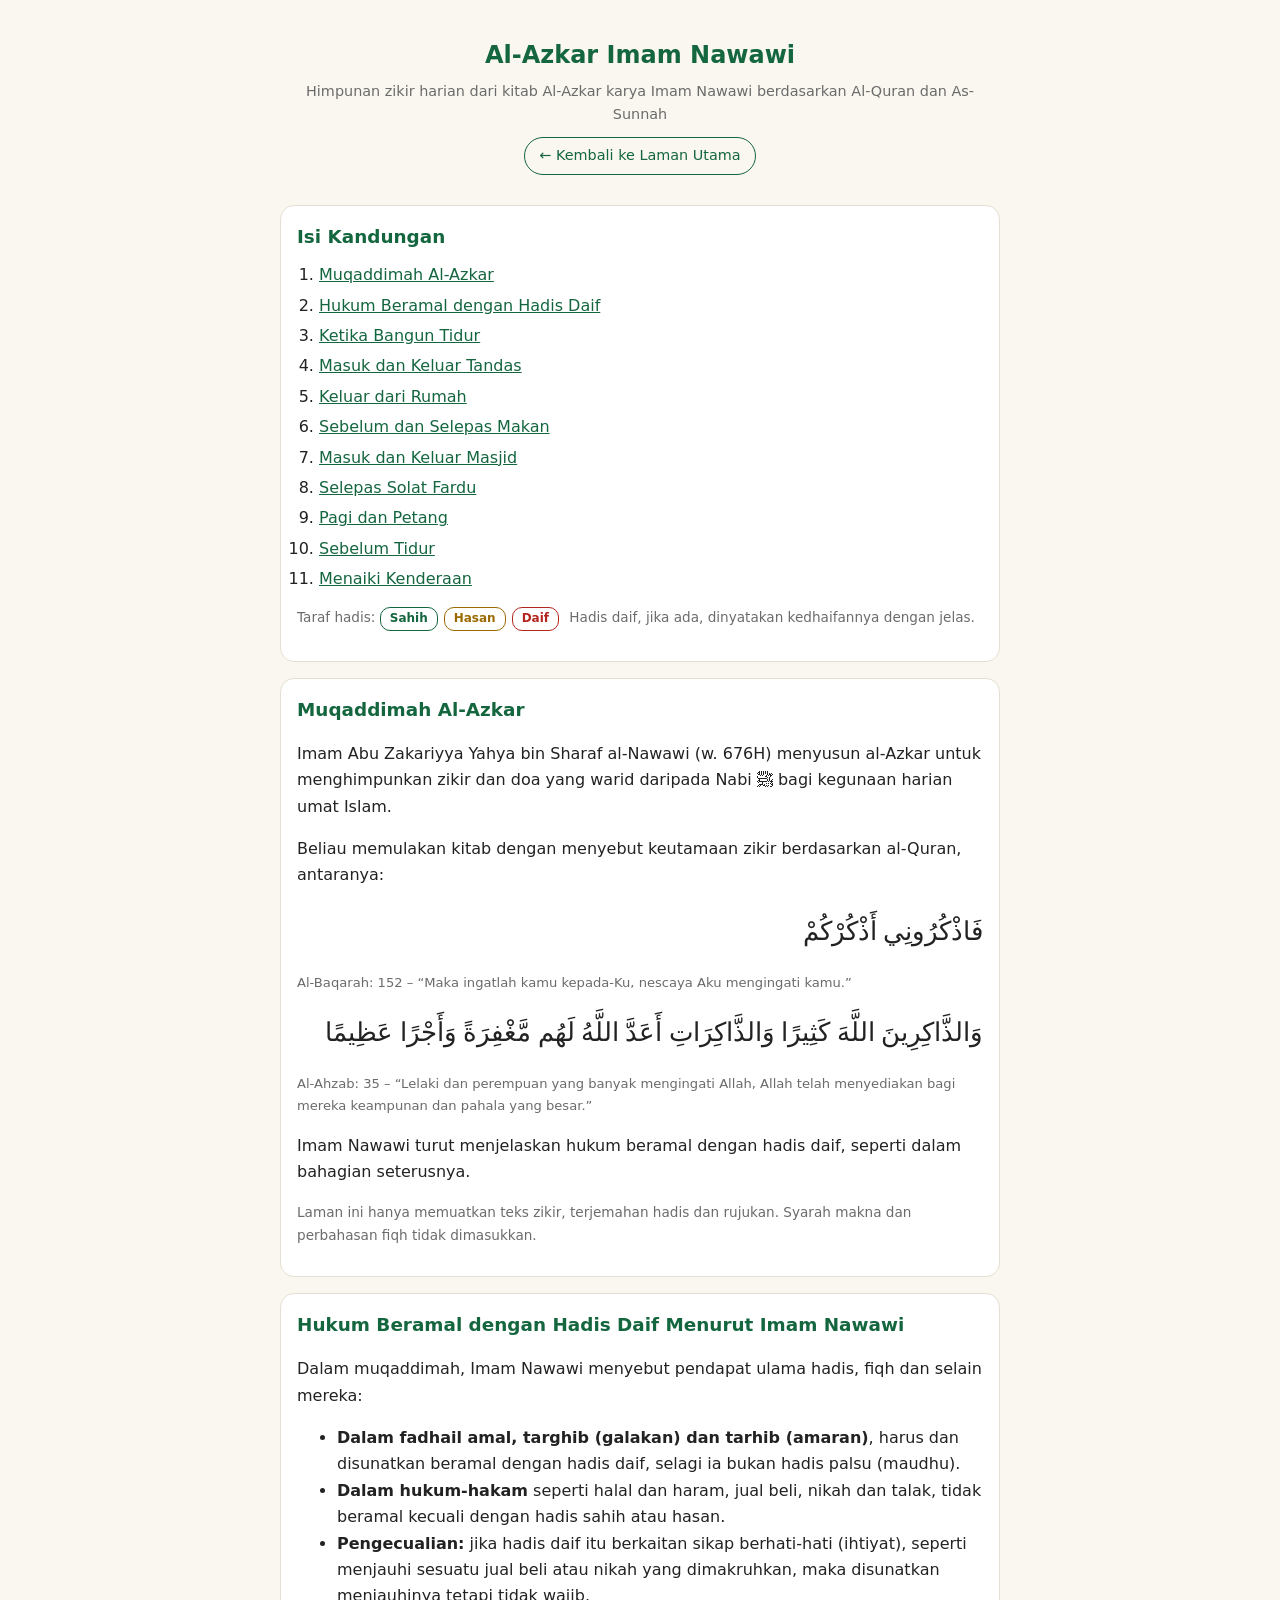
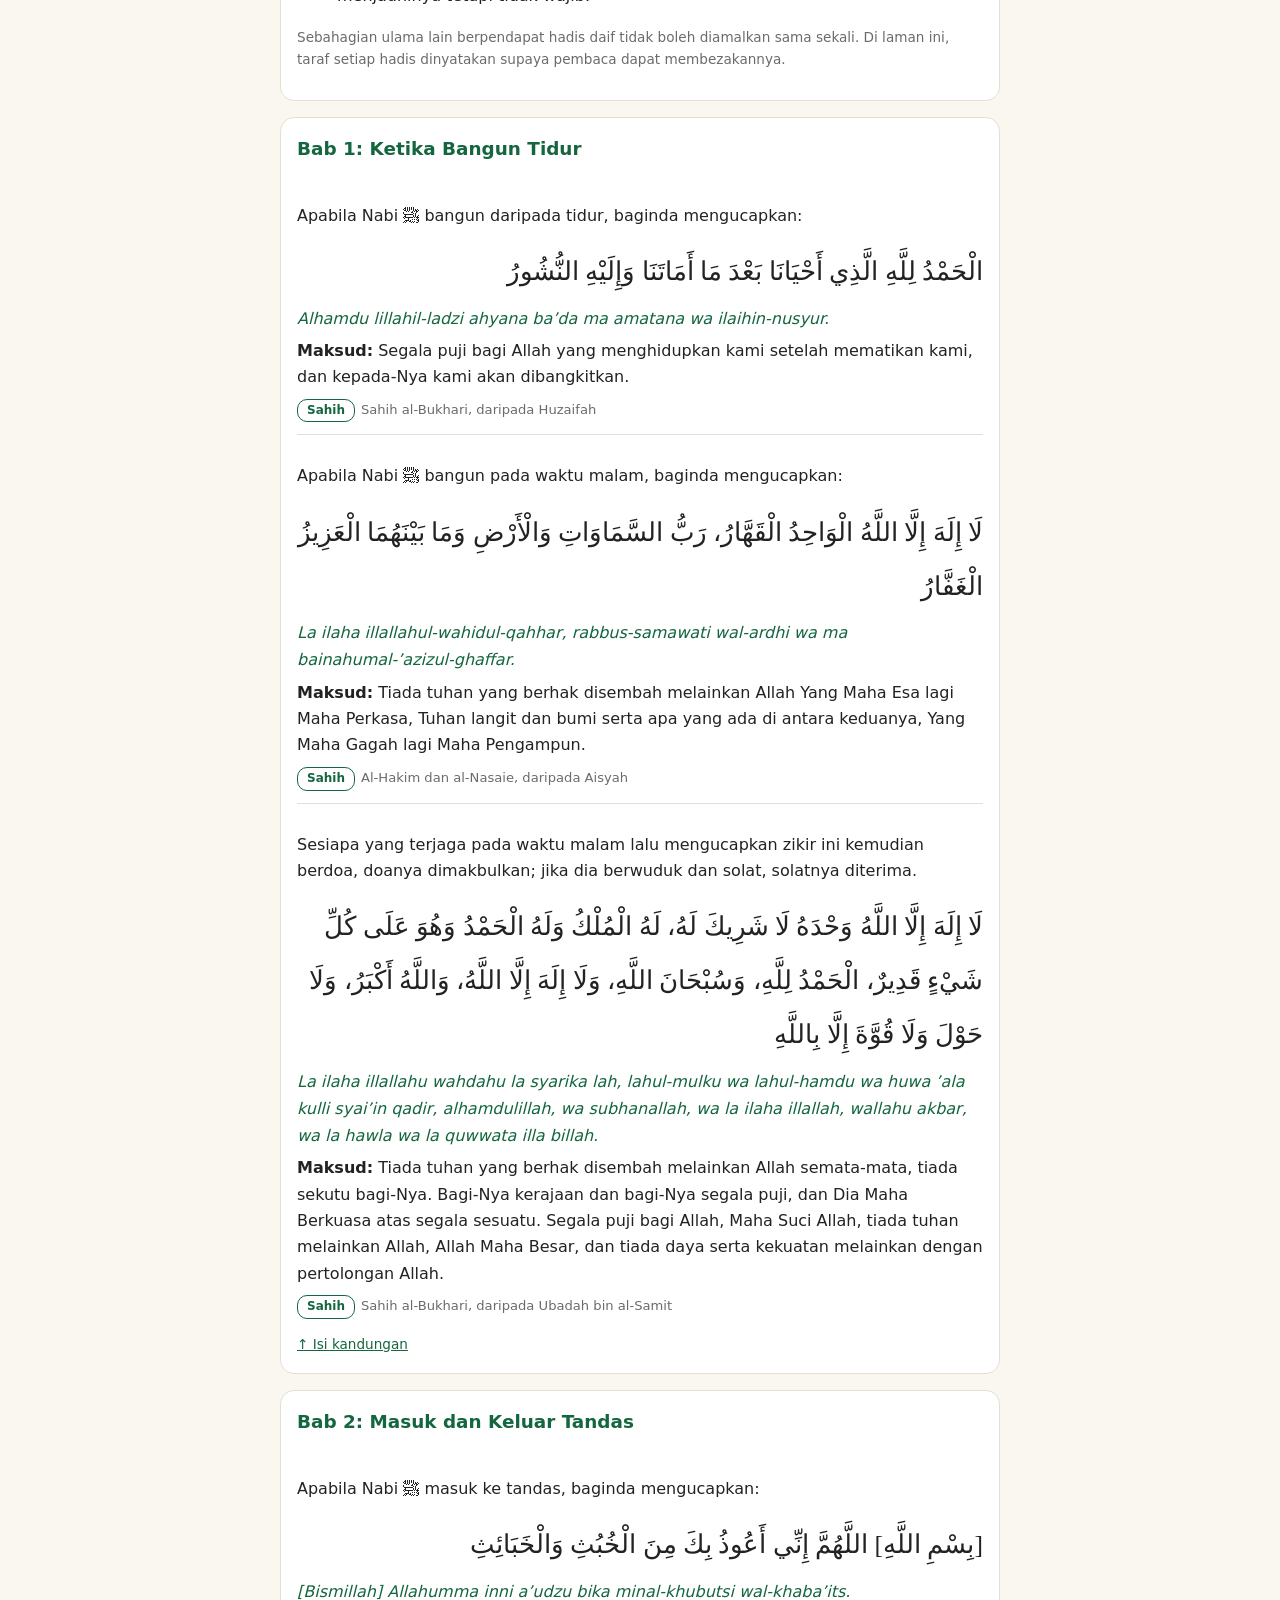
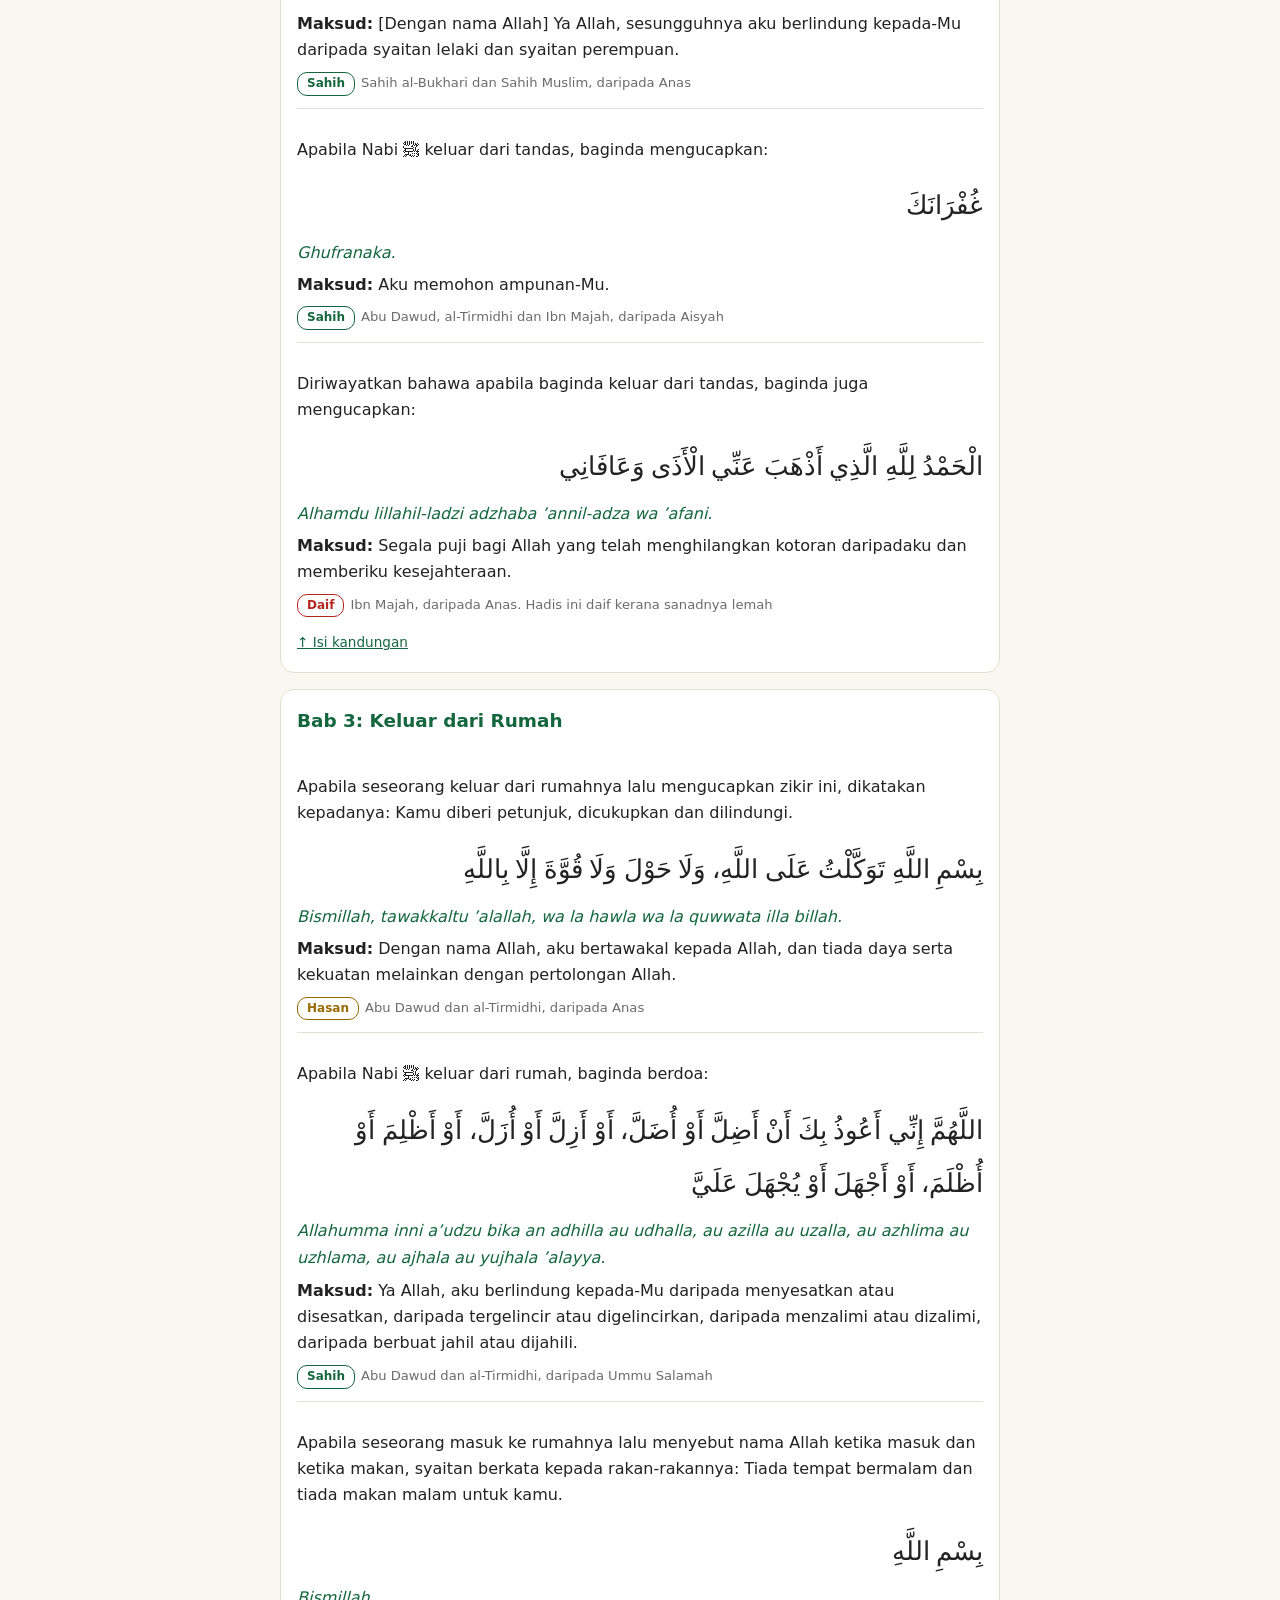
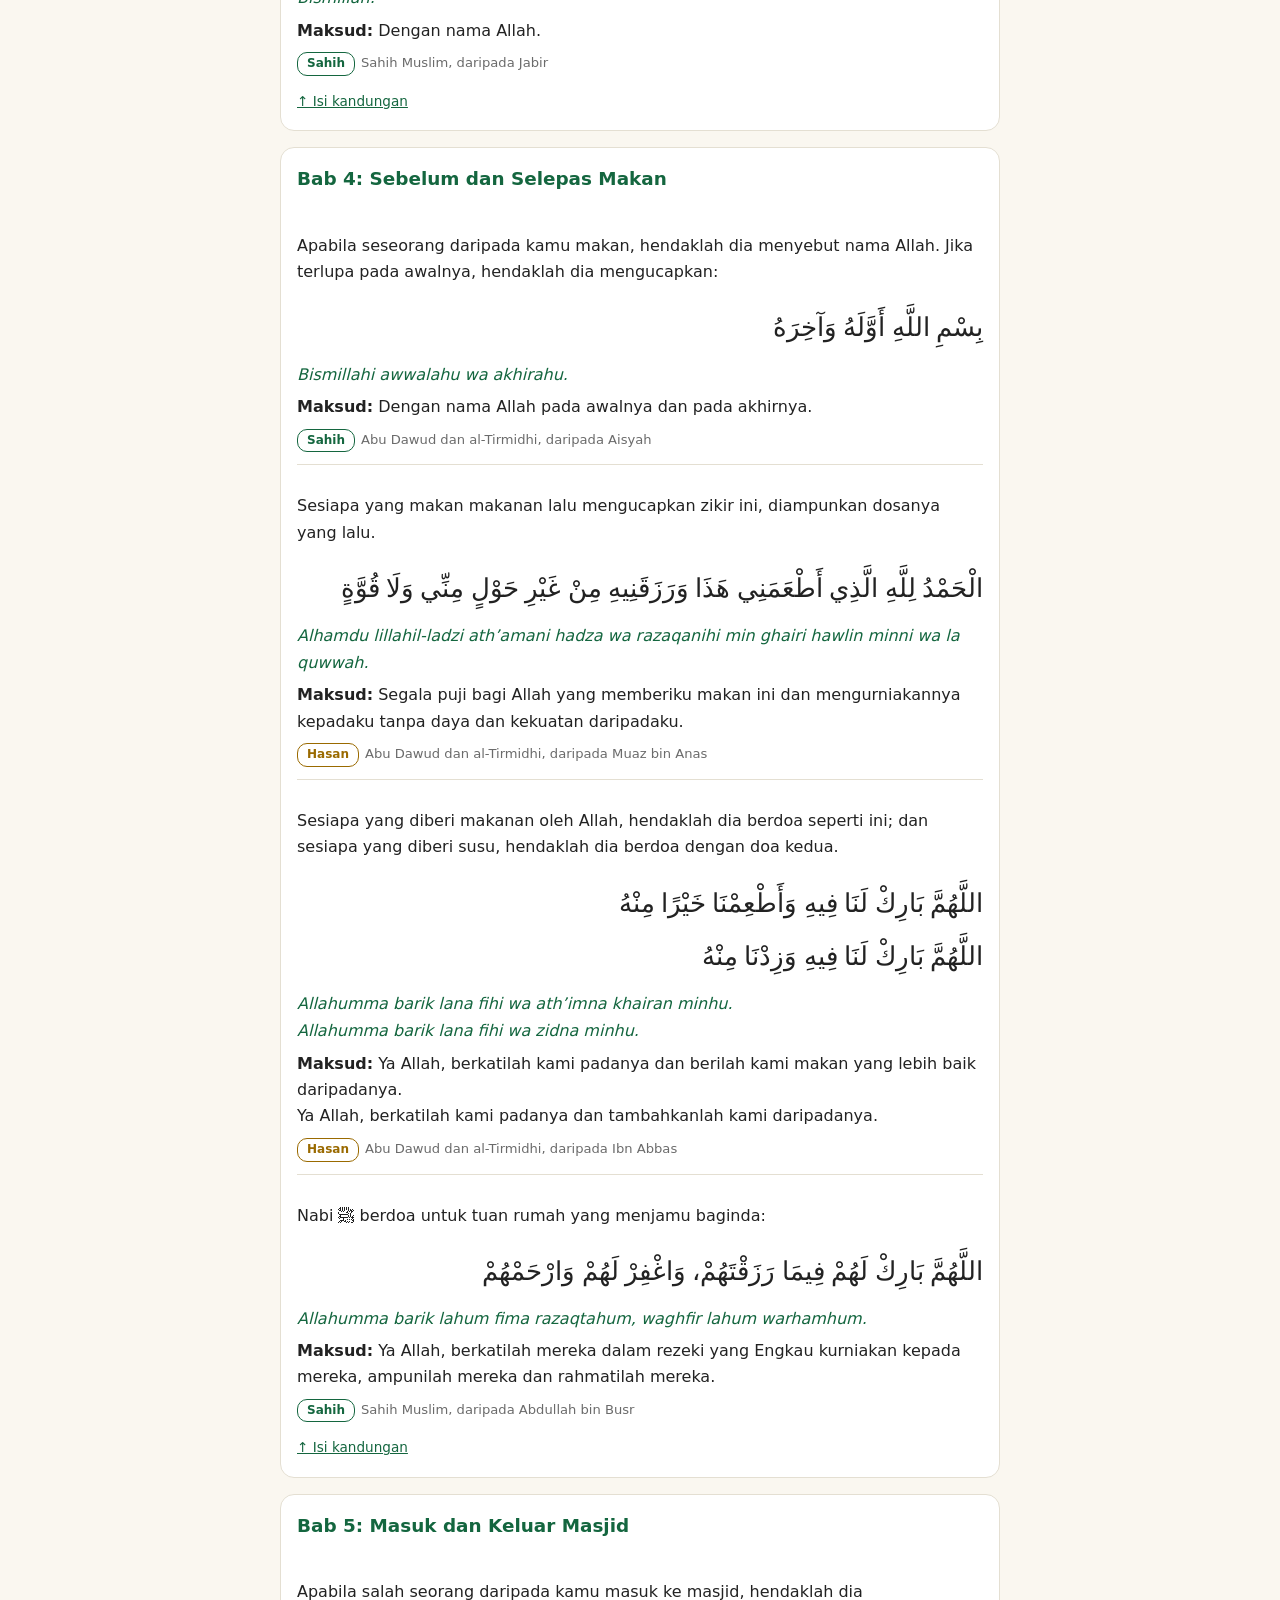
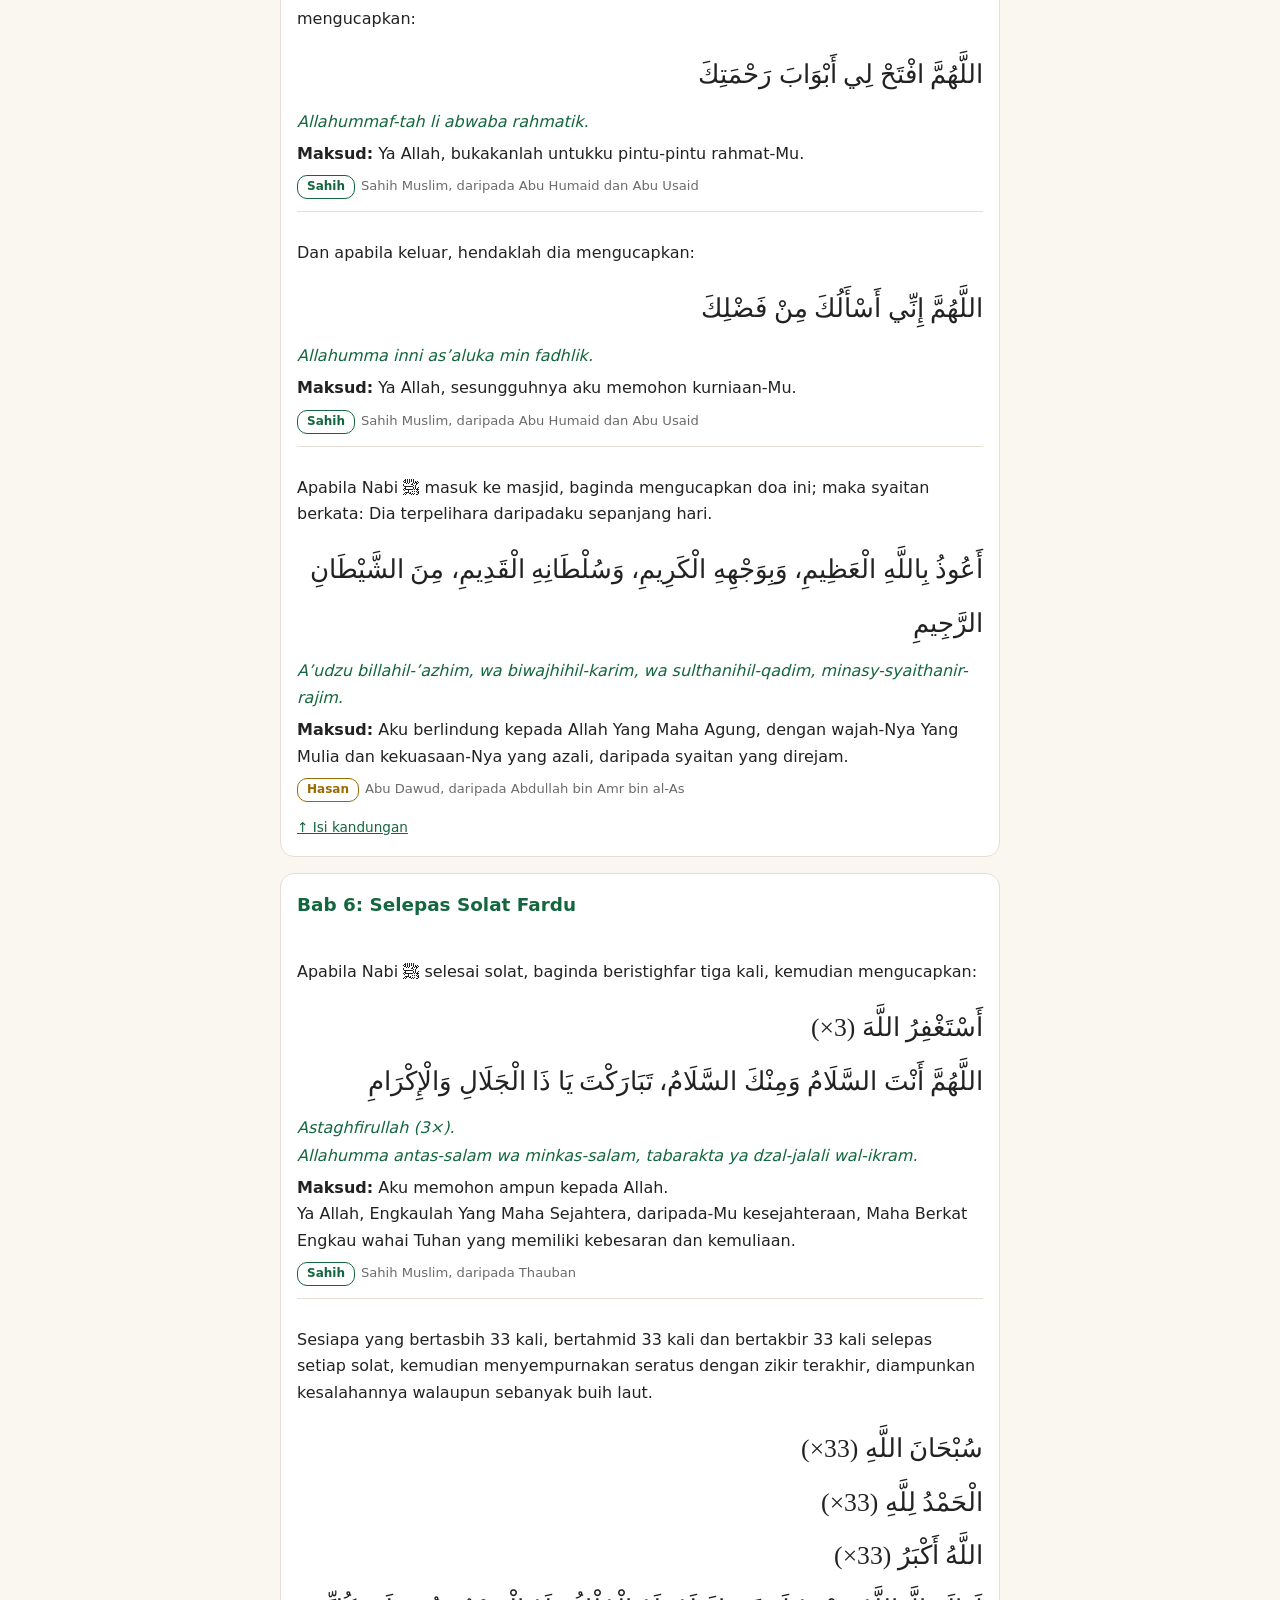
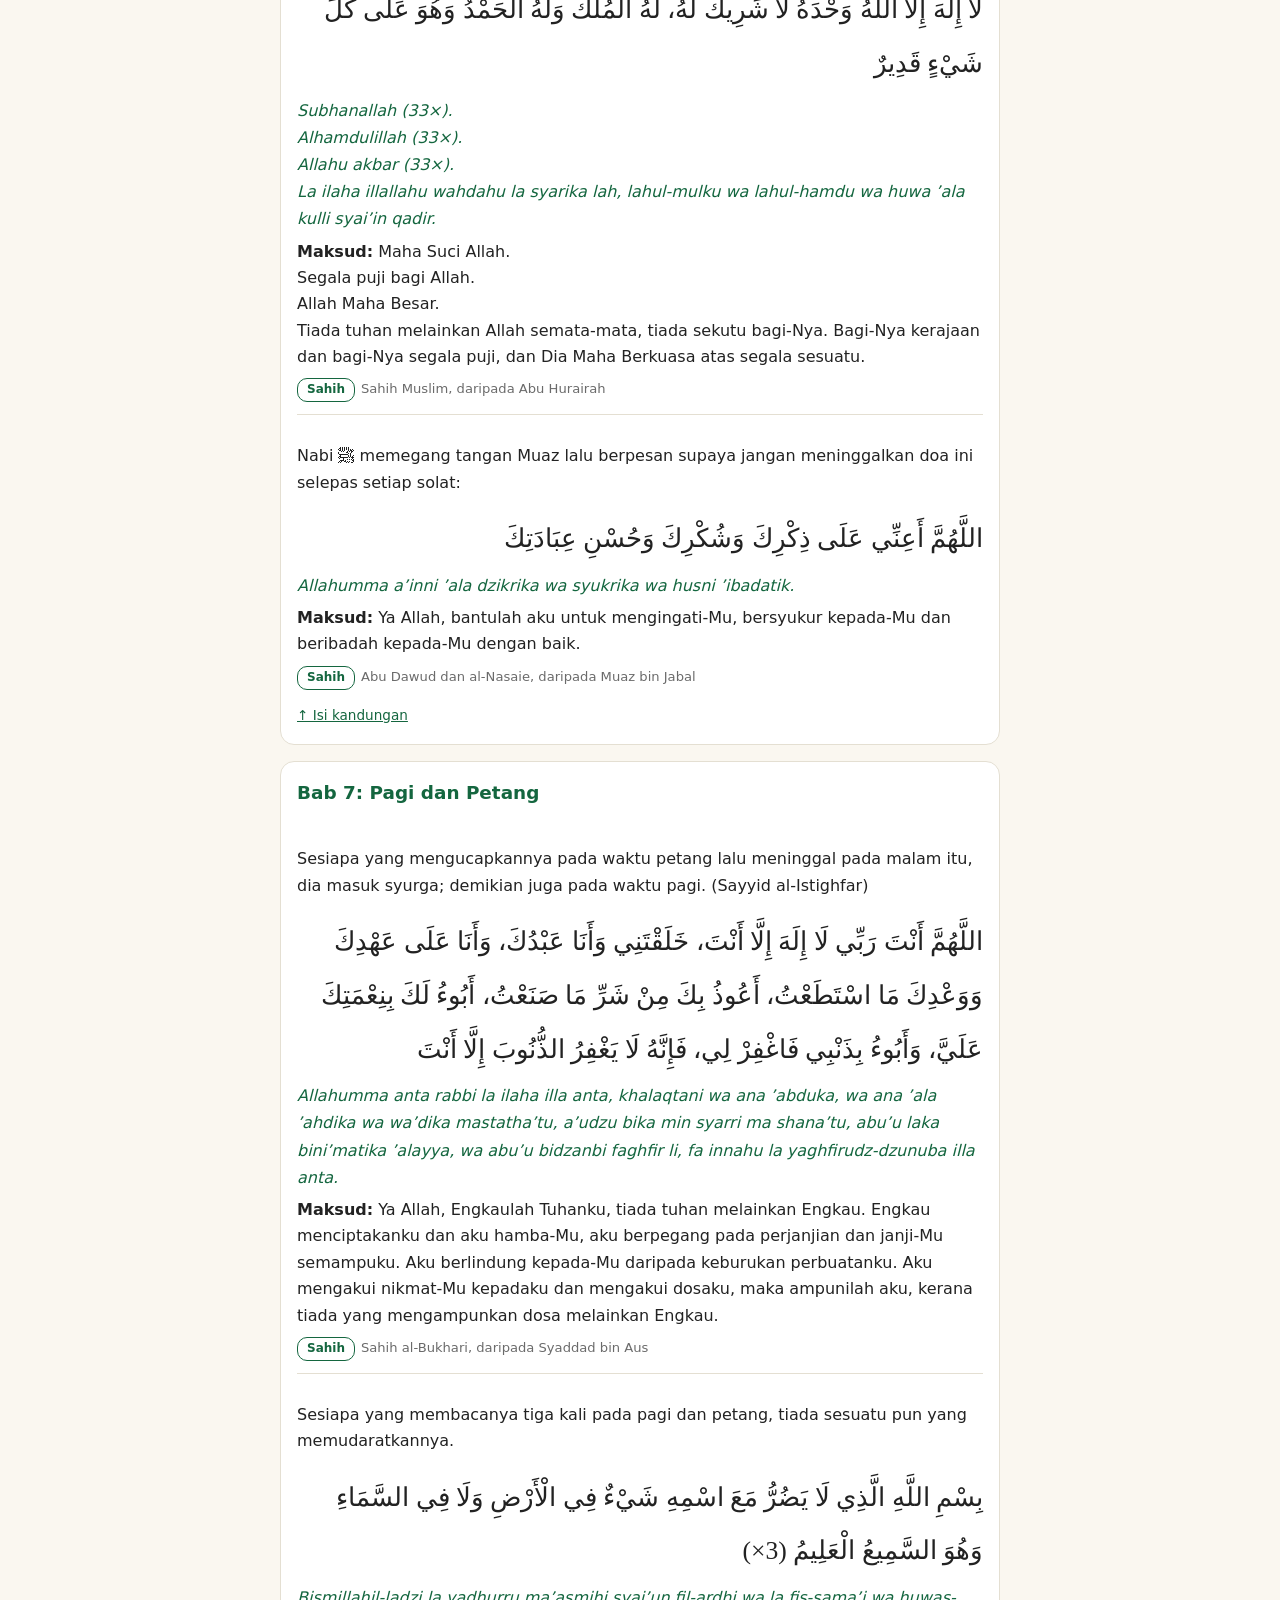
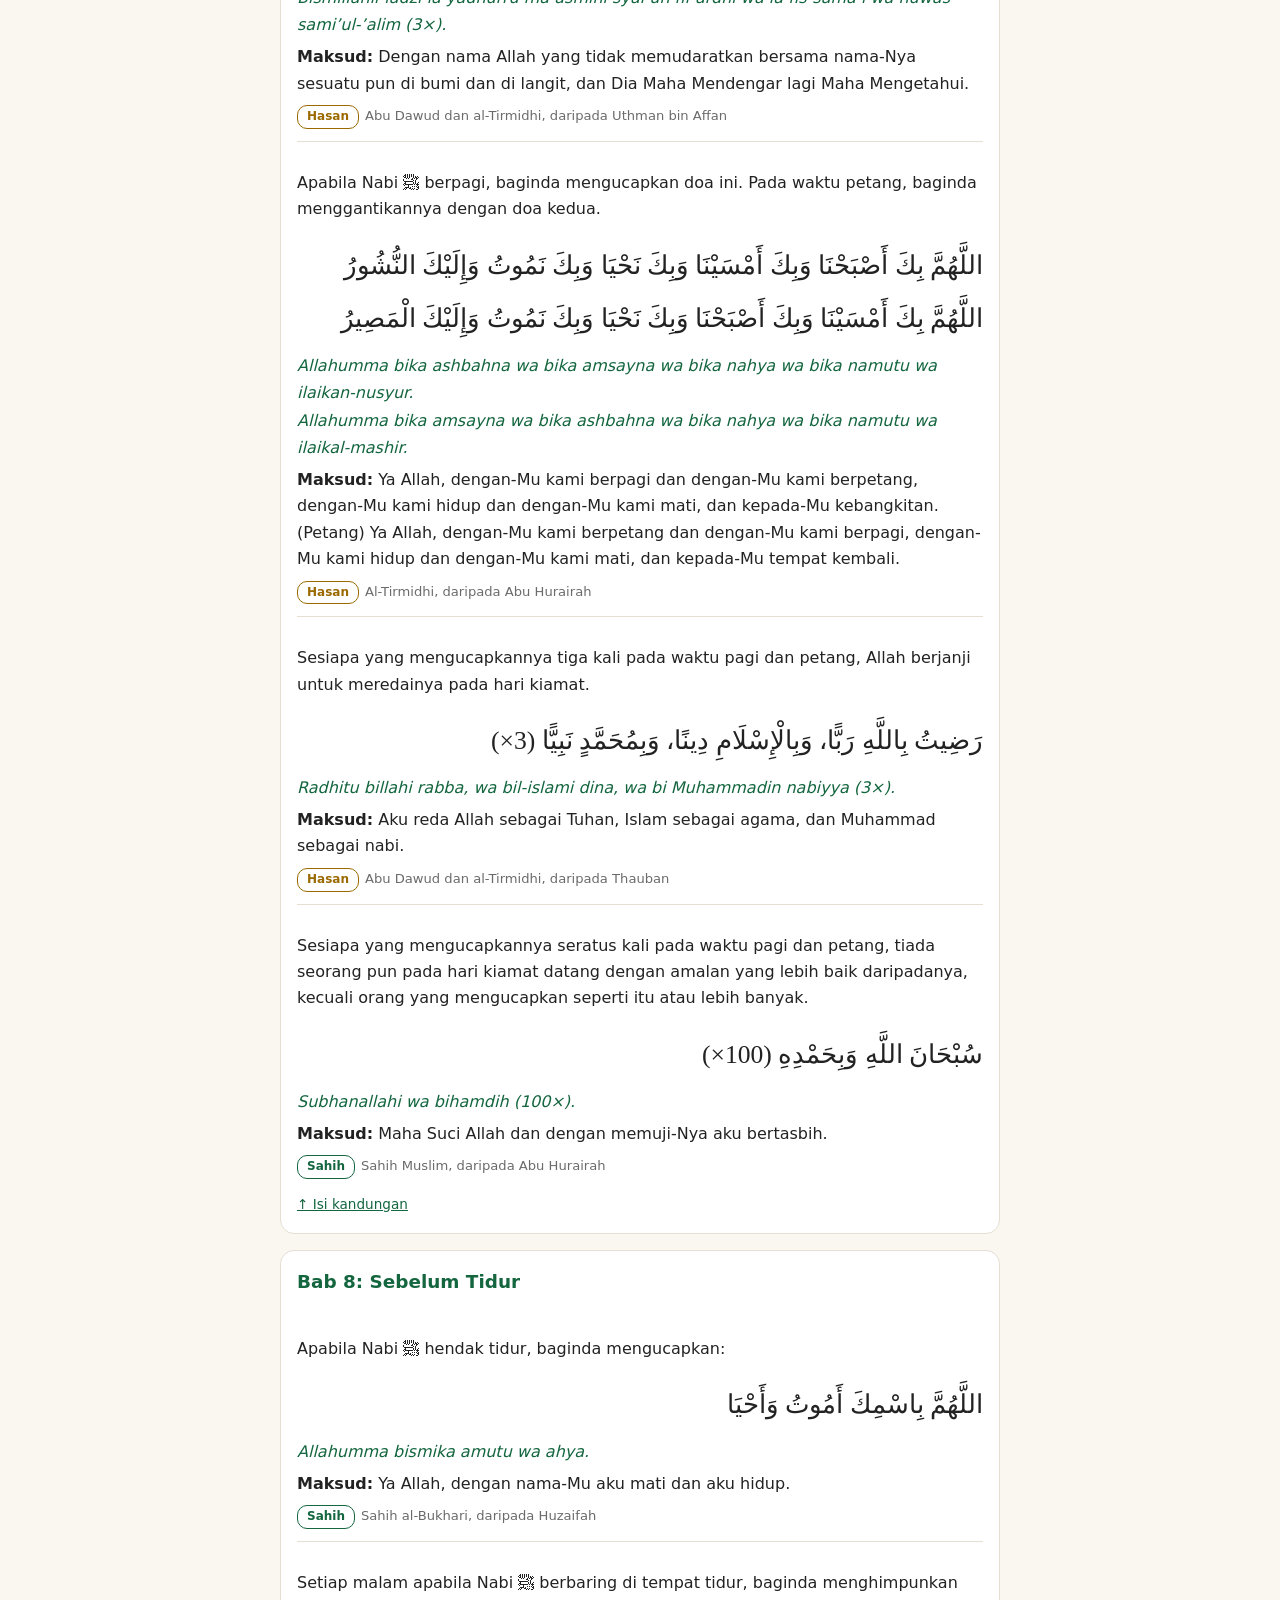
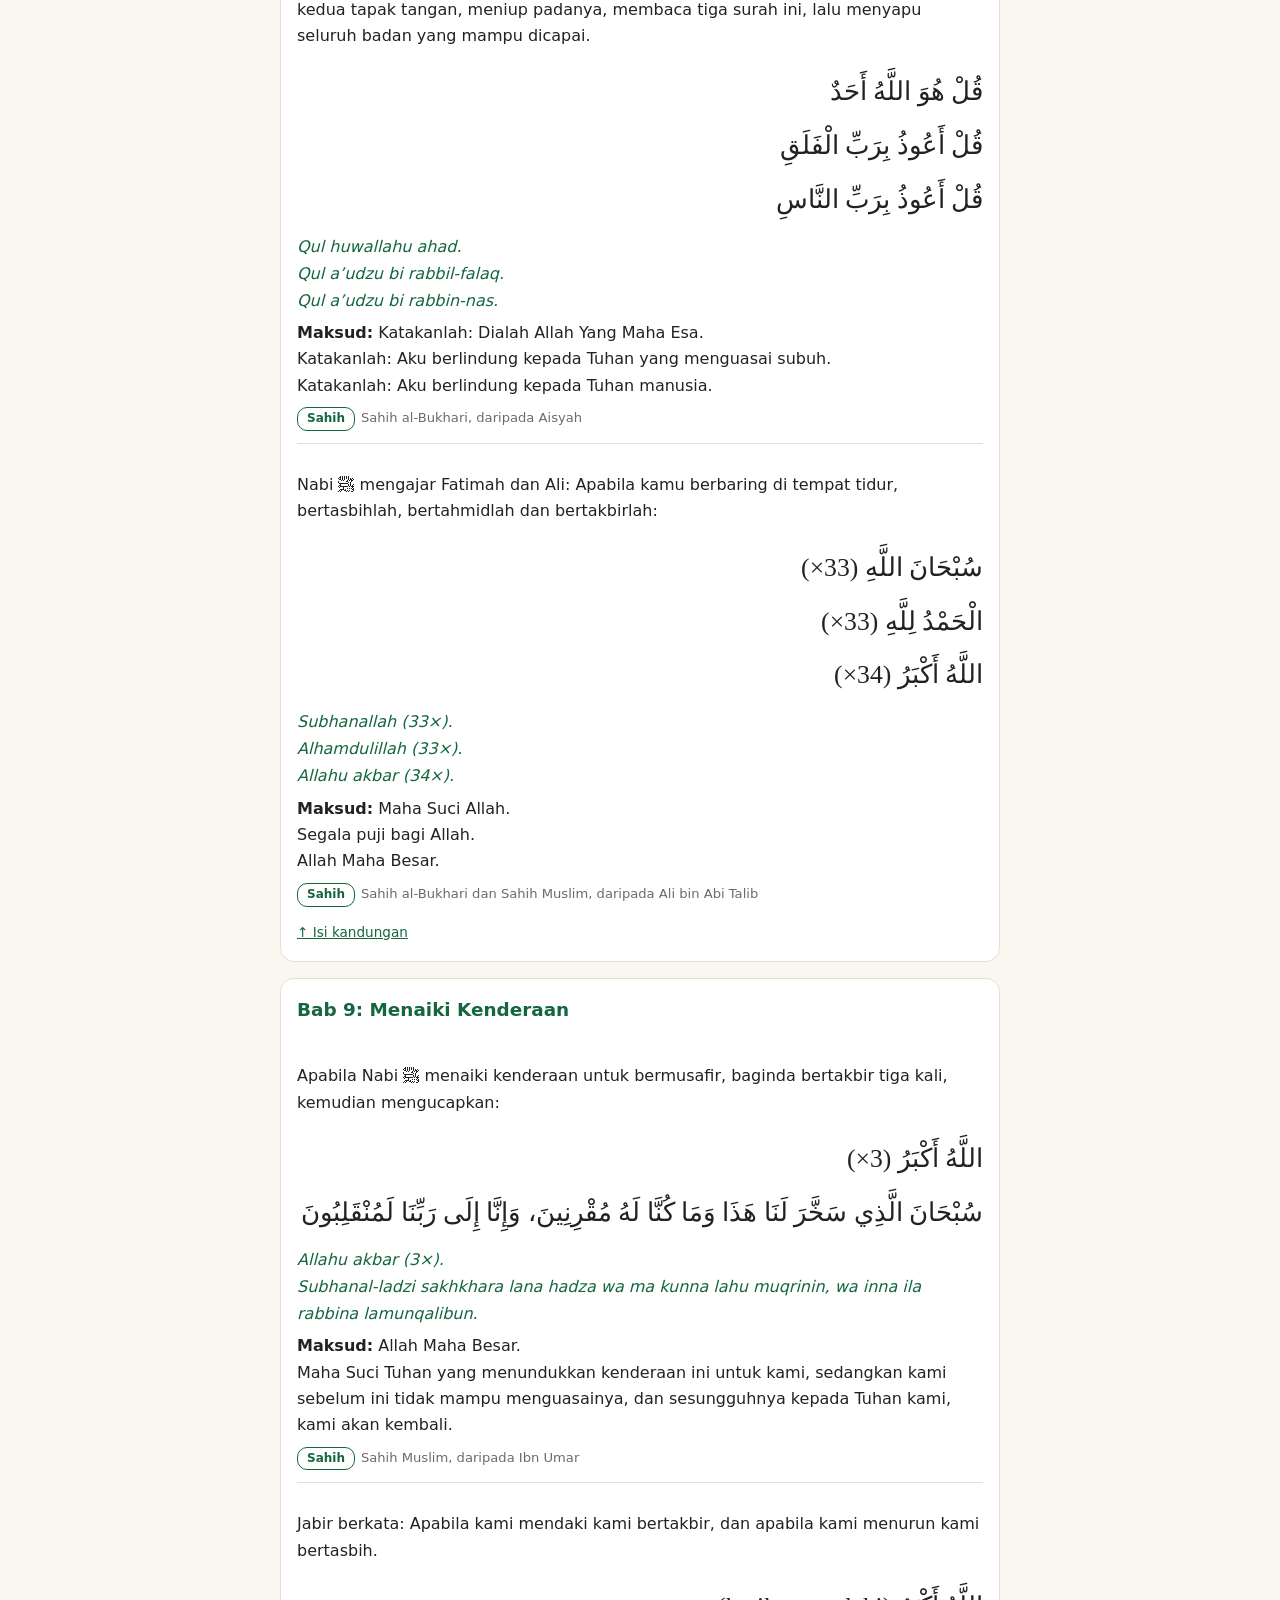
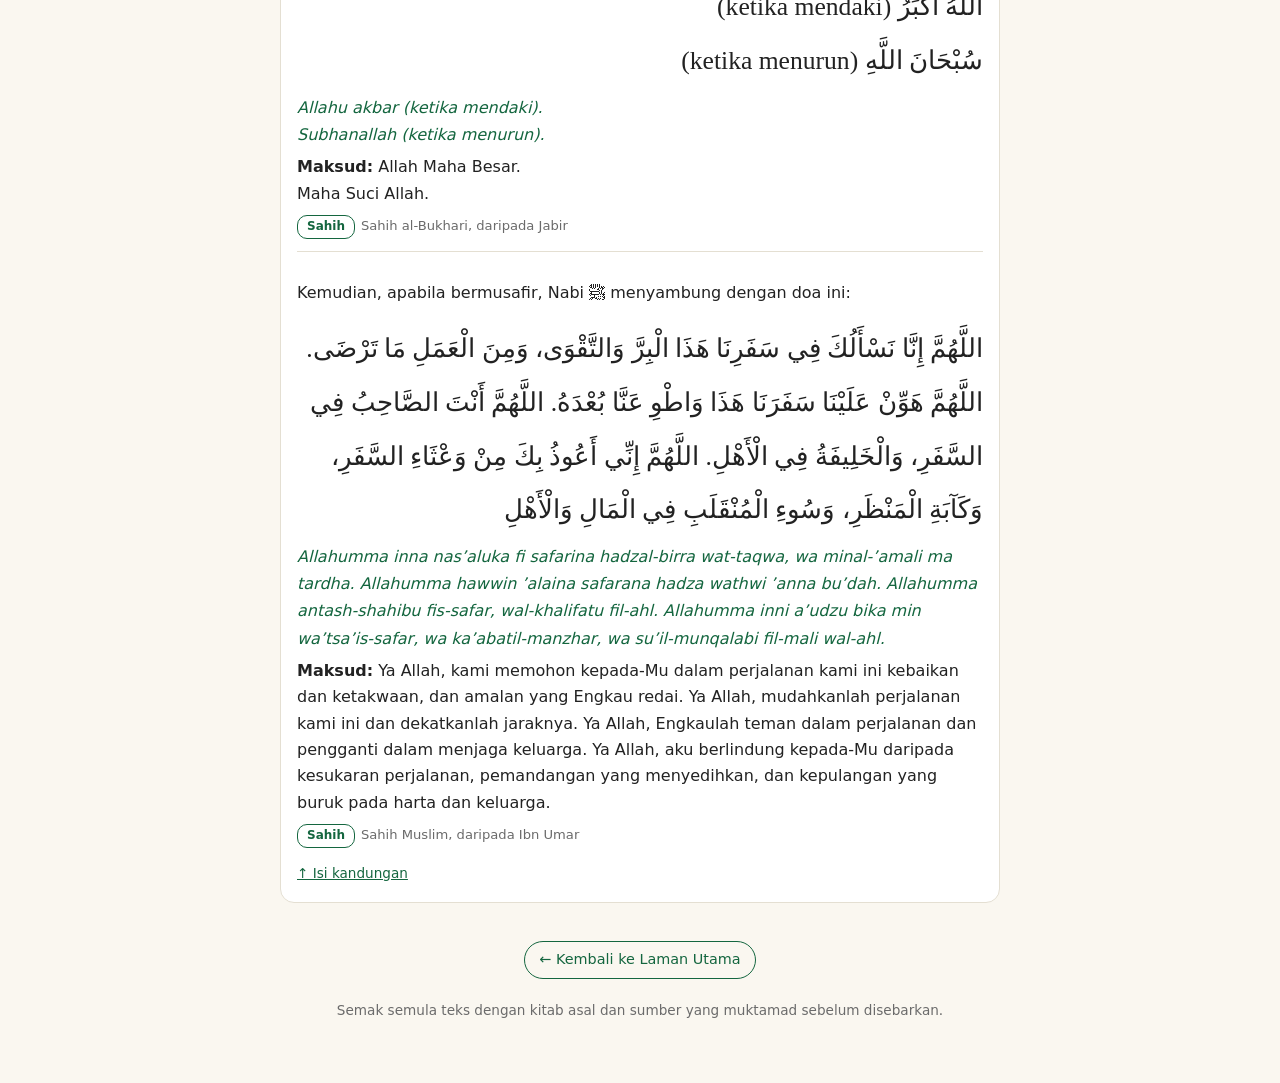
==== azkar/index.html @ 4aedb16b "Add files via upload" ====
<!DOCTYPE html>
<html lang="ms">
<head>
<meta charset="utf-8">
<meta name="viewport" content="width=device-width, initial-scale=1, viewport-fit=cover">
<title>Al-Azkar Imam Nawawi – Zikir Harian</title>
<style>
:root{--bg:#faf7f0;--card:#fff;--tx:#222;--mut:#6b6b6b;--ac:#14663f;--bd:#e4dfd2;--sah:#14663f;--has:#9a6a00;--dai:#b3261e;box-sizing:border-box;padding-top:env(safe-area-inset-top,0px);padding-bottom:env(safe-area-inset-bottom,0px)}
@media (prefers-color-scheme:dark){:root:not([data-theme="light"]){--bg:#14181a;--card:#1d2326;--tx:#e8e6e0;--mut:#a0a0a0;--ac:#6fd1a0;--bd:#2f393d;--sah:#6fd1a0;--has:#e0b44a;--dai:#ff8a80}}
:root[data-theme="dark"]{--bg:#14181a;--card:#1d2326;--tx:#e8e6e0;--mut:#a0a0a0;--ac:#6fd1a0;--bd:#2f393d;--sah:#6fd1a0;--has:#e0b44a;--dai:#ff8a80}
html{scroll-padding-top:env(safe-area-inset-top,0px);scroll-behavior:smooth}
body{margin:0;background:var(--bg);color:var(--tx);font:16px/1.65 system-ui,-apple-system,"Segoe UI",sans-serif}
main{max-width:720px;margin:0 auto;padding:16px}
header{text-align:center;padding:20px 0 8px}
h1{margin:0;font-size:1.5rem;color:var(--ac)}
header p{margin:4px 0;color:var(--mut);font-size:.9rem}
a{color:var(--ac)}
.back{display:inline-block;margin:6px 0;padding:6px 14px;border:1px solid var(--ac);border-radius:20px;text-decoration:none;font-size:.9rem}
section{background:var(--card);border:1px solid var(--bd);border-radius:14px;padding:16px;margin:16px 0}
h2{margin:0 0 10px;font-size:1.15rem;color:var(--ac)}
ol.toc{padding-left:22px;margin:0}
ol.toc li{margin:4px 0}
.item{border-top:1px solid var(--bd);padding:12px 0}
.item:first-of-type{border-top:0}
.ar{font-family:"Amiri","Scheherazade New","Noto Naskh Arabic","Traditional Arabic",serif;direction:rtl;text-align:right;font-size:1.6rem;line-height:2.1;margin:6px 0}
.ref{font-size:.82rem;color:var(--mut)}
.tr{font-style:italic;color:var(--ac);margin:6px 0;line-height:1.7}
.ms{margin:4px 0 8px}
.b{display:inline-block;font-size:.75rem;font-weight:700;padding:1px 9px;border-radius:10px;border:1px solid;margin-right:6px}
.b.sahih{color:var(--sah)}.b.hasan{color:var(--has)}.b.daif{color:var(--dai)}
.up{font-size:.85rem}
.note{font-size:.85rem;color:var(--mut)}
footer{text-align:center;color:var(--mut);font-size:.85rem;padding:16px 0 32px}
</style>
</head>
<body>
<main>
<header>
<h1>Al-Azkar Imam Nawawi</h1>
<p>Himpunan zikir harian dari kitab Al-Azkar karya Imam Nawawi berdasarkan Al-Quran dan As-Sunnah</p>
<a class="back" href="../">← Kembali ke Laman Utama</a>
</header>

<section id="isi-kandungan">
<h2>Isi Kandungan</h2>
<ol class="toc" id="toc"></ol>
<p class="note">Taraf hadis: <span class="b sahih">Sahih</span><span class="b hasan">Hasan</span><span class="b daif">Daif</span> Hadis daif, jika ada, dinyatakan kedhaifannya dengan jelas.</p>
</section>

<section id="muqaddimah">
<h2>Muqaddimah Al-Azkar</h2>
<p>Imam Abu Zakariyya Yahya bin Sharaf al-Nawawi (w. 676H) menyusun al-Azkar untuk menghimpunkan zikir dan doa yang warid daripada Nabi ﷺ bagi kegunaan harian umat Islam.</p>
<p>Beliau memulakan kitab dengan menyebut keutamaan zikir berdasarkan al-Quran, antaranya:</p>
<div class="ar">فَاذْكُرُونِي أَذْكُرْكُمْ</div>
<p class="ref">Al-Baqarah: 152 – “Maka ingatlah kamu kepada-Ku, nescaya Aku mengingati kamu.”</p>
<div class="ar">وَالذَّاكِرِينَ اللَّهَ كَثِيرًا وَالذَّاكِرَاتِ أَعَدَّ اللَّهُ لَهُم مَّغْفِرَةً وَأَجْرًا عَظِيمًا</div>
<p class="ref">Al-Ahzab: 35 – “Lelaki dan perempuan yang banyak mengingati Allah, Allah telah menyediakan bagi mereka keampunan dan pahala yang besar.”</p>
<p>Imam Nawawi turut menjelaskan hukum beramal dengan hadis daif, seperti dalam bahagian seterusnya.</p>
<p class="note">Laman ini hanya memuatkan teks zikir, terjemahan hadis dan rujukan. Syarah makna dan perbahasan fiqh tidak dimasukkan.</p>
</section>

<section id="hukum-hadis-daif">
<h2>Hukum Beramal dengan Hadis Daif Menurut Imam Nawawi</h2>
<p>Dalam muqaddimah, Imam Nawawi menyebut pendapat ulama hadis, fiqh dan selain mereka:</p>
<ul>
<li><b>Dalam fadhail amal, targhib (galakan) dan tarhib (amaran)</b>, harus dan disunatkan beramal dengan hadis daif, selagi ia bukan hadis palsu (maudhu).</li>
<li><b>Dalam hukum-hakam</b> seperti halal dan haram, jual beli, nikah dan talak, tidak beramal kecuali dengan hadis sahih atau hasan.</li>
<li><b>Pengecualian:</b> jika hadis daif itu berkaitan sikap berhati-hati (ihtiyat), seperti menjauhi sesuatu jual beli atau nikah yang dimakruhkan, maka disunatkan menjauhinya tetapi tidak wajib.</li>
</ul>
<p class="note">Sebahagian ulama lain berpendapat hadis daif tidak boleh diamalkan sama sekali. Di laman ini, taraf setiap hadis dinyatakan supaya pembaca dapat membezakannya.</p>
</section>

<div id="bab"></div>
<footer>
<a class="back" href="../">← Kembali ke Laman Utama</a>
<p>Semak semula teks dengan kitab asal dan sumber yang muktamad sebelum disebarkan.</p>
</footer>
</main>
<script>
var G={s:["sahih","Sahih"],h:["hasan","Hasan"],d:["daif","Daif"]};
var D=[
["Ketika Bangun Tidur",[
["Apabila Nabi ﷺ bangun daripada tidur, baginda mengucapkan:","الْحَمْدُ لِلَّهِ الَّذِي أَحْيَانَا بَعْدَ مَا أَمَاتَنَا وَإِلَيْهِ النُّشُورُ","Sahih al-Bukhari, daripada Huzaifah","s"],
["Apabila Nabi ﷺ bangun pada waktu malam, baginda mengucapkan:","لَا إِلَهَ إِلَّا اللَّهُ الْوَاحِدُ الْقَهَّارُ، رَبُّ السَّمَاوَاتِ وَالْأَرْضِ وَمَا بَيْنَهُمَا الْعَزِيزُ الْغَفَّارُ","Al-Hakim dan al-Nasaie, daripada Aisyah","s"],
["Sesiapa yang terjaga pada waktu malam lalu mengucapkan zikir ini kemudian berdoa, doanya dimakbulkan; jika dia berwuduk dan solat, solatnya diterima.","لَا إِلَهَ إِلَّا اللَّهُ وَحْدَهُ لَا شَرِيكَ لَهُ، لَهُ الْمُلْكُ وَلَهُ الْحَمْدُ وَهُوَ عَلَى كُلِّ شَيْءٍ قَدِيرٌ، الْحَمْدُ لِلَّهِ، وَسُبْحَانَ اللَّهِ، وَلَا إِلَهَ إِلَّا اللَّهُ، وَاللَّهُ أَكْبَرُ، وَلَا حَوْلَ وَلَا قُوَّةَ إِلَّا بِاللَّهِ","Sahih al-Bukhari, daripada Ubadah bin al-Samit","s"]]],
["Masuk dan Keluar Tandas",[
["Apabila Nabi ﷺ masuk ke tandas, baginda mengucapkan:","[بِسْمِ اللَّهِ] اللَّهُمَّ إِنِّي أَعُوذُ بِكَ مِنَ الْخُبُثِ وَالْخَبَائِثِ","Sahih al-Bukhari dan Sahih Muslim, daripada Anas","s"],
["Apabila Nabi ﷺ keluar dari tandas, baginda mengucapkan:","غُفْرَانَكَ","Abu Dawud, al-Tirmidhi dan Ibn Majah, daripada Aisyah","s"],
["Diriwayatkan bahawa apabila baginda keluar dari tandas, baginda juga mengucapkan:","الْحَمْدُ لِلَّهِ الَّذِي أَذْهَبَ عَنِّي الْأَذَى وَعَافَانِي","Ibn Majah, daripada Anas. Hadis ini daif kerana sanadnya lemah","d"]]],
["Keluar dari Rumah",[
["Apabila seseorang keluar dari rumahnya lalu mengucapkan zikir ini, dikatakan kepadanya: Kamu diberi petunjuk, dicukupkan dan dilindungi.","بِسْمِ اللَّهِ تَوَكَّلْتُ عَلَى اللَّهِ، وَلَا حَوْلَ وَلَا قُوَّةَ إِلَّا بِاللَّهِ","Abu Dawud dan al-Tirmidhi, daripada Anas","h"],
["Apabila Nabi ﷺ keluar dari rumah, baginda berdoa:","اللَّهُمَّ إِنِّي أَعُوذُ بِكَ أَنْ أَضِلَّ أَوْ أُضَلَّ، أَوْ أَزِلَّ أَوْ أُزَلَّ، أَوْ أَظْلِمَ أَوْ أُظْلَمَ، أَوْ أَجْهَلَ أَوْ يُجْهَلَ عَلَيَّ","Abu Dawud dan al-Tirmidhi, daripada Ummu Salamah","s"],
["Apabila seseorang masuk ke rumahnya lalu menyebut nama Allah ketika masuk dan ketika makan, syaitan berkata kepada rakan-rakannya: Tiada tempat bermalam dan tiada makan malam untuk kamu.","بِسْمِ اللَّهِ","Sahih Muslim, daripada Jabir","s"]]],
["Sebelum dan Selepas Makan",[
["Apabila seseorang daripada kamu makan, hendaklah dia menyebut nama Allah. Jika terlupa pada awalnya, hendaklah dia mengucapkan:","بِسْمِ اللَّهِ أَوَّلَهُ وَآخِرَهُ","Abu Dawud dan al-Tirmidhi, daripada Aisyah","s"],
["Sesiapa yang makan makanan lalu mengucapkan zikir ini, diampunkan dosanya yang lalu.","الْحَمْدُ لِلَّهِ الَّذِي أَطْعَمَنِي هَذَا وَرَزَقَنِيهِ مِنْ غَيْرِ حَوْلٍ مِنِّي وَلَا قُوَّةٍ","Abu Dawud dan al-Tirmidhi, daripada Muaz bin Anas","h"],
["Sesiapa yang diberi makanan oleh Allah, hendaklah dia berdoa seperti ini; dan sesiapa yang diberi susu, hendaklah dia berdoa dengan doa kedua.","اللَّهُمَّ بَارِكْ لَنَا فِيهِ وَأَطْعِمْنَا خَيْرًا مِنْهُ<br>اللَّهُمَّ بَارِكْ لَنَا فِيهِ وَزِدْنَا مِنْهُ","Abu Dawud dan al-Tirmidhi, daripada Ibn Abbas","h"],
["Nabi ﷺ berdoa untuk tuan rumah yang menjamu baginda:","اللَّهُمَّ بَارِكْ لَهُمْ فِيمَا رَزَقْتَهُمْ، وَاغْفِرْ لَهُمْ وَارْحَمْهُمْ","Sahih Muslim, daripada Abdullah bin Busr","s"]]],
["Masuk dan Keluar Masjid",[
["Apabila salah seorang daripada kamu masuk ke masjid, hendaklah dia mengucapkan:","اللَّهُمَّ افْتَحْ لِي أَبْوَابَ رَحْمَتِكَ","Sahih Muslim, daripada Abu Humaid dan Abu Usaid","s"],
["Dan apabila keluar, hendaklah dia mengucapkan:","اللَّهُمَّ إِنِّي أَسْأَلُكَ مِنْ فَضْلِكَ","Sahih Muslim, daripada Abu Humaid dan Abu Usaid","s"],
["Apabila Nabi ﷺ masuk ke masjid, baginda mengucapkan doa ini; maka syaitan berkata: Dia terpelihara daripadaku sepanjang hari.","أَعُوذُ بِاللَّهِ الْعَظِيمِ، وَبِوَجْهِهِ الْكَرِيمِ، وَسُلْطَانِهِ الْقَدِيمِ، مِنَ الشَّيْطَانِ الرَّجِيمِ","Abu Dawud, daripada Abdullah bin Amr bin al-As","h"]]],
["Selepas Solat Fardu",[
["Apabila Nabi ﷺ selesai solat, baginda beristighfar tiga kali, kemudian mengucapkan:","أَسْتَغْفِرُ اللَّهَ (3×)<br>اللَّهُمَّ أَنْتَ السَّلَامُ وَمِنْكَ السَّلَامُ، تَبَارَكْتَ يَا ذَا الْجَلَالِ وَالْإِكْرَامِ","Sahih Muslim, daripada Thauban","s"],
["Sesiapa yang bertasbih 33 kali, bertahmid 33 kali dan bertakbir 33 kali selepas setiap solat, kemudian menyempurnakan seratus dengan zikir terakhir, diampunkan kesalahannya walaupun sebanyak buih laut.","سُبْحَانَ اللَّهِ (33×)<br>الْحَمْدُ لِلَّهِ (33×)<br>اللَّهُ أَكْبَرُ (33×)<br>لَا إِلَهَ إِلَّا اللَّهُ وَحْدَهُ لَا شَرِيكَ لَهُ، لَهُ الْمُلْكُ وَلَهُ الْحَمْدُ وَهُوَ عَلَى كُلِّ شَيْءٍ قَدِيرٌ","Sahih Muslim, daripada Abu Hurairah","s"],
["Nabi ﷺ memegang tangan Muaz lalu berpesan supaya jangan meninggalkan doa ini selepas setiap solat:","اللَّهُمَّ أَعِنِّي عَلَى ذِكْرِكَ وَشُكْرِكَ وَحُسْنِ عِبَادَتِكَ","Abu Dawud dan al-Nasaie, daripada Muaz bin Jabal","s"]]],
["Pagi dan Petang",[
["Sesiapa yang mengucapkannya pada waktu petang lalu meninggal pada malam itu, dia masuk syurga; demikian juga pada waktu pagi. (Sayyid al-Istighfar)","اللَّهُمَّ أَنْتَ رَبِّي لَا إِلَهَ إِلَّا أَنْتَ، خَلَقْتَنِي وَأَنَا عَبْدُكَ، وَأَنَا عَلَى عَهْدِكَ وَوَعْدِكَ مَا اسْتَطَعْتُ، أَعُوذُ بِكَ مِنْ شَرِّ مَا صَنَعْتُ، أَبُوءُ لَكَ بِنِعْمَتِكَ عَلَيَّ، وَأَبُوءُ بِذَنْبِي فَاغْفِرْ لِي، فَإِنَّهُ لَا يَغْفِرُ الذُّنُوبَ إِلَّا أَنْتَ","Sahih al-Bukhari, daripada Syaddad bin Aus","s"],
["Sesiapa yang membacanya tiga kali pada pagi dan petang, tiada sesuatu pun yang memudaratkannya.","بِسْمِ اللَّهِ الَّذِي لَا يَضُرُّ مَعَ اسْمِهِ شَيْءٌ فِي الْأَرْضِ وَلَا فِي السَّمَاءِ وَهُوَ السَّمِيعُ الْعَلِيمُ (3×)","Abu Dawud dan al-Tirmidhi, daripada Uthman bin Affan","h"],
["Apabila Nabi ﷺ berpagi, baginda mengucapkan doa ini. Pada waktu petang, baginda menggantikannya dengan doa kedua.","اللَّهُمَّ بِكَ أَصْبَحْنَا وَبِكَ أَمْسَيْنَا وَبِكَ نَحْيَا وَبِكَ نَمُوتُ وَإِلَيْكَ النُّشُورُ<br>اللَّهُمَّ بِكَ أَمْسَيْنَا وَبِكَ أَصْبَحْنَا وَبِكَ نَحْيَا وَبِكَ نَمُوتُ وَإِلَيْكَ الْمَصِيرُ","Al-Tirmidhi, daripada Abu Hurairah","h"],
["Sesiapa yang mengucapkannya tiga kali pada waktu pagi dan petang, Allah berjanji untuk meredainya pada hari kiamat.","رَضِيتُ بِاللَّهِ رَبًّا، وَبِالْإِسْلَامِ دِينًا، وَبِمُحَمَّدٍ نَبِيًّا (3×)","Abu Dawud dan al-Tirmidhi, daripada Thauban","h"],
["Sesiapa yang mengucapkannya seratus kali pada waktu pagi dan petang, tiada seorang pun pada hari kiamat datang dengan amalan yang lebih baik daripadanya, kecuali orang yang mengucapkan seperti itu atau lebih banyak.","سُبْحَانَ اللَّهِ وَبِحَمْدِهِ (100×)","Sahih Muslim, daripada Abu Hurairah","s"]]],
["Sebelum Tidur",[
["Apabila Nabi ﷺ hendak tidur, baginda mengucapkan:","اللَّهُمَّ بِاسْمِكَ أَمُوتُ وَأَحْيَا","Sahih al-Bukhari, daripada Huzaifah","s"],
["Setiap malam apabila Nabi ﷺ berbaring di tempat tidur, baginda menghimpunkan kedua tapak tangan, meniup padanya, membaca tiga surah ini, lalu menyapu seluruh badan yang mampu dicapai.","قُلْ هُوَ اللَّهُ أَحَدٌ<br>قُلْ أَعُوذُ بِرَبِّ الْفَلَقِ<br>قُلْ أَعُوذُ بِرَبِّ النَّاسِ","Sahih al-Bukhari, daripada Aisyah","s"],
["Nabi ﷺ mengajar Fatimah dan Ali: Apabila kamu berbaring di tempat tidur, bertasbihlah, bertahmidlah dan bertakbirlah:","سُبْحَانَ اللَّهِ (33×)<br>الْحَمْدُ لِلَّهِ (33×)<br>اللَّهُ أَكْبَرُ (34×)","Sahih al-Bukhari dan Sahih Muslim, daripada Ali bin Abi Talib","s"]]],
["Menaiki Kenderaan",[
["Apabila Nabi ﷺ menaiki kenderaan untuk bermusafir, baginda bertakbir tiga kali, kemudian mengucapkan:","اللَّهُ أَكْبَرُ (3×)<br>سُبْحَانَ الَّذِي سَخَّرَ لَنَا هَذَا وَمَا كُنَّا لَهُ مُقْرِنِينَ، وَإِنَّا إِلَى رَبِّنَا لَمُنْقَلِبُونَ","Sahih Muslim, daripada Ibn Umar","s"],
["Jabir berkata: Apabila kami mendaki kami bertakbir, dan apabila kami menurun kami bertasbih.","اللَّهُ أَكْبَرُ (ketika mendaki)<br>سُبْحَانَ اللَّهِ (ketika menurun)","Sahih al-Bukhari, daripada Jabir","s"],
["Kemudian, apabila bermusafir, Nabi ﷺ menyambung dengan doa ini:","اللَّهُمَّ إِنَّا نَسْأَلُكَ فِي سَفَرِنَا هَذَا الْبِرَّ وَالتَّقْوَى، وَمِنَ الْعَمَلِ مَا تَرْضَى. اللَّهُمَّ هَوِّنْ عَلَيْنَا سَفَرَنَا هَذَا وَاطْوِ عَنَّا بُعْدَهُ. اللَّهُمَّ أَنْتَ الصَّاحِبُ فِي السَّفَرِ، وَالْخَلِيفَةُ فِي الْأَهْلِ. اللَّهُمَّ إِنِّي أَعُوذُ بِكَ مِنْ وَعْثَاءِ السَّفَرِ، وَكَآبَةِ الْمَنْظَرِ، وَسُوءِ الْمُنْقَلَبِ فِي الْمَالِ وَالْأَهْلِ","Sahih Muslim, daripada Ibn Umar","s"]]]
];
var T=[
[["Alhamdu lillahil-ladzi ahyana ba’da ma amatana wa ilaihin-nusyur.","Segala puji bagi Allah yang menghidupkan kami setelah mematikan kami, dan kepada-Nya kami akan dibangkitkan."],
["La ilaha illallahul-wahidul-qahhar, rabbus-samawati wal-ardhi wa ma bainahumal-’azizul-ghaffar.","Tiada tuhan yang berhak disembah melainkan Allah Yang Maha Esa lagi Maha Perkasa, Tuhan langit dan bumi serta apa yang ada di antara keduanya, Yang Maha Gagah lagi Maha Pengampun."],
["La ilaha illallahu wahdahu la syarika lah, lahul-mulku wa lahul-hamdu wa huwa ’ala kulli syai’in qadir, alhamdulillah, wa subhanallah, wa la ilaha illallah, wallahu akbar, wa la hawla wa la quwwata illa billah.","Tiada tuhan yang berhak disembah melainkan Allah semata-mata, tiada sekutu bagi-Nya. Bagi-Nya kerajaan dan bagi-Nya segala puji, dan Dia Maha Berkuasa atas segala sesuatu. Segala puji bagi Allah, Maha Suci Allah, tiada tuhan melainkan Allah, Allah Maha Besar, dan tiada daya serta kekuatan melainkan dengan pertolongan Allah."]],
[["[Bismillah] Allahumma inni a’udzu bika minal-khubutsi wal-khaba’its.","[Dengan nama Allah] Ya Allah, sesungguhnya aku berlindung kepada-Mu daripada syaitan lelaki dan syaitan perempuan."],
["Ghufranaka.","Aku memohon ampunan-Mu."],
["Alhamdu lillahil-ladzi adzhaba ’annil-adza wa ’afani.","Segala puji bagi Allah yang telah menghilangkan kotoran daripadaku dan memberiku kesejahteraan."]],
[["Bismillah, tawakkaltu ’alallah, wa la hawla wa la quwwata illa billah.","Dengan nama Allah, aku bertawakal kepada Allah, dan tiada daya serta kekuatan melainkan dengan pertolongan Allah."],
["Allahumma inni a’udzu bika an adhilla au udhalla, au azilla au uzalla, au azhlima au uzhlama, au ajhala au yujhala ’alayya.","Ya Allah, aku berlindung kepada-Mu daripada menyesatkan atau disesatkan, daripada tergelincir atau digelincirkan, daripada menzalimi atau dizalimi, daripada berbuat jahil atau dijahili."],
["Bismillah.","Dengan nama Allah."]],
[["Bismillahi awwalahu wa akhirahu.","Dengan nama Allah pada awalnya dan pada akhirnya."],
["Alhamdu lillahil-ladzi ath’amani hadza wa razaqanihi min ghairi hawlin minni wa la quwwah.","Segala puji bagi Allah yang memberiku makan ini dan mengurniakannya kepadaku tanpa daya dan kekuatan daripadaku."],
["Allahumma barik lana fihi wa ath’imna khairan minhu.<br>Allahumma barik lana fihi wa zidna minhu.","Ya Allah, berkatilah kami padanya dan berilah kami makan yang lebih baik daripadanya.<br>Ya Allah, berkatilah kami padanya dan tambahkanlah kami daripadanya."],
["Allahumma barik lahum fima razaqtahum, waghfir lahum warhamhum.","Ya Allah, berkatilah mereka dalam rezeki yang Engkau kurniakan kepada mereka, ampunilah mereka dan rahmatilah mereka."]],
[["Allahummaf-tah li abwaba rahmatik.","Ya Allah, bukakanlah untukku pintu-pintu rahmat-Mu."],
["Allahumma inni as’aluka min fadhlik.","Ya Allah, sesungguhnya aku memohon kurniaan-Mu."],
["A’udzu billahil-’azhim, wa biwajhihil-karim, wa sulthanihil-qadim, minasy-syaithanir-rajim.","Aku berlindung kepada Allah Yang Maha Agung, dengan wajah-Nya Yang Mulia dan kekuasaan-Nya yang azali, daripada syaitan yang direjam."]],
[["Astaghfirullah (3×).<br>Allahumma antas-salam wa minkas-salam, tabarakta ya dzal-jalali wal-ikram.","Aku memohon ampun kepada Allah.<br>Ya Allah, Engkaulah Yang Maha Sejahtera, daripada-Mu kesejahteraan, Maha Berkat Engkau wahai Tuhan yang memiliki kebesaran dan kemuliaan."],
["Subhanallah (33×).<br>Alhamdulillah (33×).<br>Allahu akbar (33×).<br>La ilaha illallahu wahdahu la syarika lah, lahul-mulku wa lahul-hamdu wa huwa ’ala kulli syai’in qadir.","Maha Suci Allah.<br>Segala puji bagi Allah.<br>Allah Maha Besar.<br>Tiada tuhan melainkan Allah semata-mata, tiada sekutu bagi-Nya. Bagi-Nya kerajaan dan bagi-Nya segala puji, dan Dia Maha Berkuasa atas segala sesuatu."],
["Allahumma a’inni ’ala dzikrika wa syukrika wa husni ’ibadatik.","Ya Allah, bantulah aku untuk mengingati-Mu, bersyukur kepada-Mu dan beribadah kepada-Mu dengan baik."]],
[["Allahumma anta rabbi la ilaha illa anta, khalaqtani wa ana ’abduka, wa ana ’ala ’ahdika wa wa’dika mastatha’tu, a’udzu bika min syarri ma shana’tu, abu’u laka bini’matika ’alayya, wa abu’u bidzanbi faghfir li, fa innahu la yaghfirudz-dzunuba illa anta.","Ya Allah, Engkaulah Tuhanku, tiada tuhan melainkan Engkau. Engkau menciptakanku dan aku hamba-Mu, aku berpegang pada perjanjian dan janji-Mu semampuku. Aku berlindung kepada-Mu daripada keburukan perbuatanku. Aku mengakui nikmat-Mu kepadaku dan mengakui dosaku, maka ampunilah aku, kerana tiada yang mengampunkan dosa melainkan Engkau."],
["Bismillahil-ladzi la yadhurru ma’asmihi syai’un fil-ardhi wa la fis-sama’i wa huwas-sami’ul-’alim (3×).","Dengan nama Allah yang tidak memudaratkan bersama nama-Nya sesuatu pun di bumi dan di langit, dan Dia Maha Mendengar lagi Maha Mengetahui."],
["Allahumma bika ashbahna wa bika amsayna wa bika nahya wa bika namutu wa ilaikan-nusyur.<br>Allahumma bika amsayna wa bika ashbahna wa bika nahya wa bika namutu wa ilaikal-mashir.","Ya Allah, dengan-Mu kami berpagi dan dengan-Mu kami berpetang, dengan-Mu kami hidup dan dengan-Mu kami mati, dan kepada-Mu kebangkitan.<br>(Petang) Ya Allah, dengan-Mu kami berpetang dan dengan-Mu kami berpagi, dengan-Mu kami hidup dan dengan-Mu kami mati, dan kepada-Mu tempat kembali."],
["Radhitu billahi rabba, wa bil-islami dina, wa bi Muhammadin nabiyya (3×).","Aku reda Allah sebagai Tuhan, Islam sebagai agama, dan Muhammad sebagai nabi."],
["Subhanallahi wa bihamdih (100×).","Maha Suci Allah dan dengan memuji-Nya aku bertasbih."]],
[["Allahumma bismika amutu wa ahya.","Ya Allah, dengan nama-Mu aku mati dan aku hidup."],
["Qul huwallahu ahad.<br>Qul a’udzu bi rabbil-falaq.<br>Qul a’udzu bi rabbin-nas.","Katakanlah: Dialah Allah Yang Maha Esa.<br>Katakanlah: Aku berlindung kepada Tuhan yang menguasai subuh.<br>Katakanlah: Aku berlindung kepada Tuhan manusia."],
["Subhanallah (33×).<br>Alhamdulillah (33×).<br>Allahu akbar (34×).","Maha Suci Allah.<br>Segala puji bagi Allah.<br>Allah Maha Besar."]],
[["Allahu akbar (3×).<br>Subhanal-ladzi sakhkhara lana hadza wa ma kunna lahu muqrinin, wa inna ila rabbina lamunqalibun.","Allah Maha Besar.<br>Maha Suci Tuhan yang menundukkan kenderaan ini untuk kami, sedangkan kami sebelum ini tidak mampu menguasainya, dan sesungguhnya kepada Tuhan kami, kami akan kembali."],
["Allahu akbar (ketika mendaki).<br>Subhanallah (ketika menurun).","Allah Maha Besar.<br>Maha Suci Allah."],
["Allahumma inna nas’aluka fi safarina hadzal-birra wat-taqwa, wa minal-’amali ma tardha. Allahumma hawwin ’alaina safarana hadza wathwi ’anna bu’dah. Allahumma antash-shahibu fis-safar, wal-khalifatu fil-ahl. Allahumma inni a’udzu bika min wa’tsa’is-safar, wa ka’abatil-manzhar, wa su’il-munqalabi fil-mali wal-ahl.","Ya Allah, kami memohon kepada-Mu dalam perjalanan kami ini kebaikan dan ketakwaan, dan amalan yang Engkau redai. Ya Allah, mudahkanlah perjalanan kami ini dan dekatkanlah jaraknya. Ya Allah, Engkaulah teman dalam perjalanan dan pengganti dalam menjaga keluarga. Ya Allah, aku berlindung kepada-Mu daripada kesukaran perjalanan, pemandangan yang menyedihkan, dan kepulangan yang buruk pada harta dan keluarga."]]
];
var toc=document.getElementById("toc"),out=document.getElementById("bab");
toc.innerHTML='<li><a href="#muqaddimah">Muqaddimah Al-Azkar</a></li><li><a href="#hukum-hadis-daif">Hukum Beramal dengan Hadis Daif</a></li>';
D.forEach(function(c,i){
 var id="bab-"+(i+1);
 toc.innerHTML+='<li><a href="#'+id+'">'+c[0]+'</a></li>';
 var h='<section id="'+id+'"><h2>Bab '+(i+1)+': '+c[0]+'</h2>';
 c[1].forEach(function(t,j){
  var g=G[t[3]],x=(T[i]&&T[i][j])||["",""];
  h+='<div class="item"><p>'+t[0]+'</p><div class="ar">'+t[1]+'</div><div class="tr">'+x[0]+'</div><div class="ms"><b>Maksud:</b> '+x[1]+'</div><div class="ref"><span class="b '+g[0]+'">'+g[1]+'</span>'+t[2]+'</div></div>';
 });
 h+='<a class="up" href="#isi-kandungan">↑ Isi kandungan</a></section>';
 out.innerHTML+=h;
});
</script>
</body>
</html>
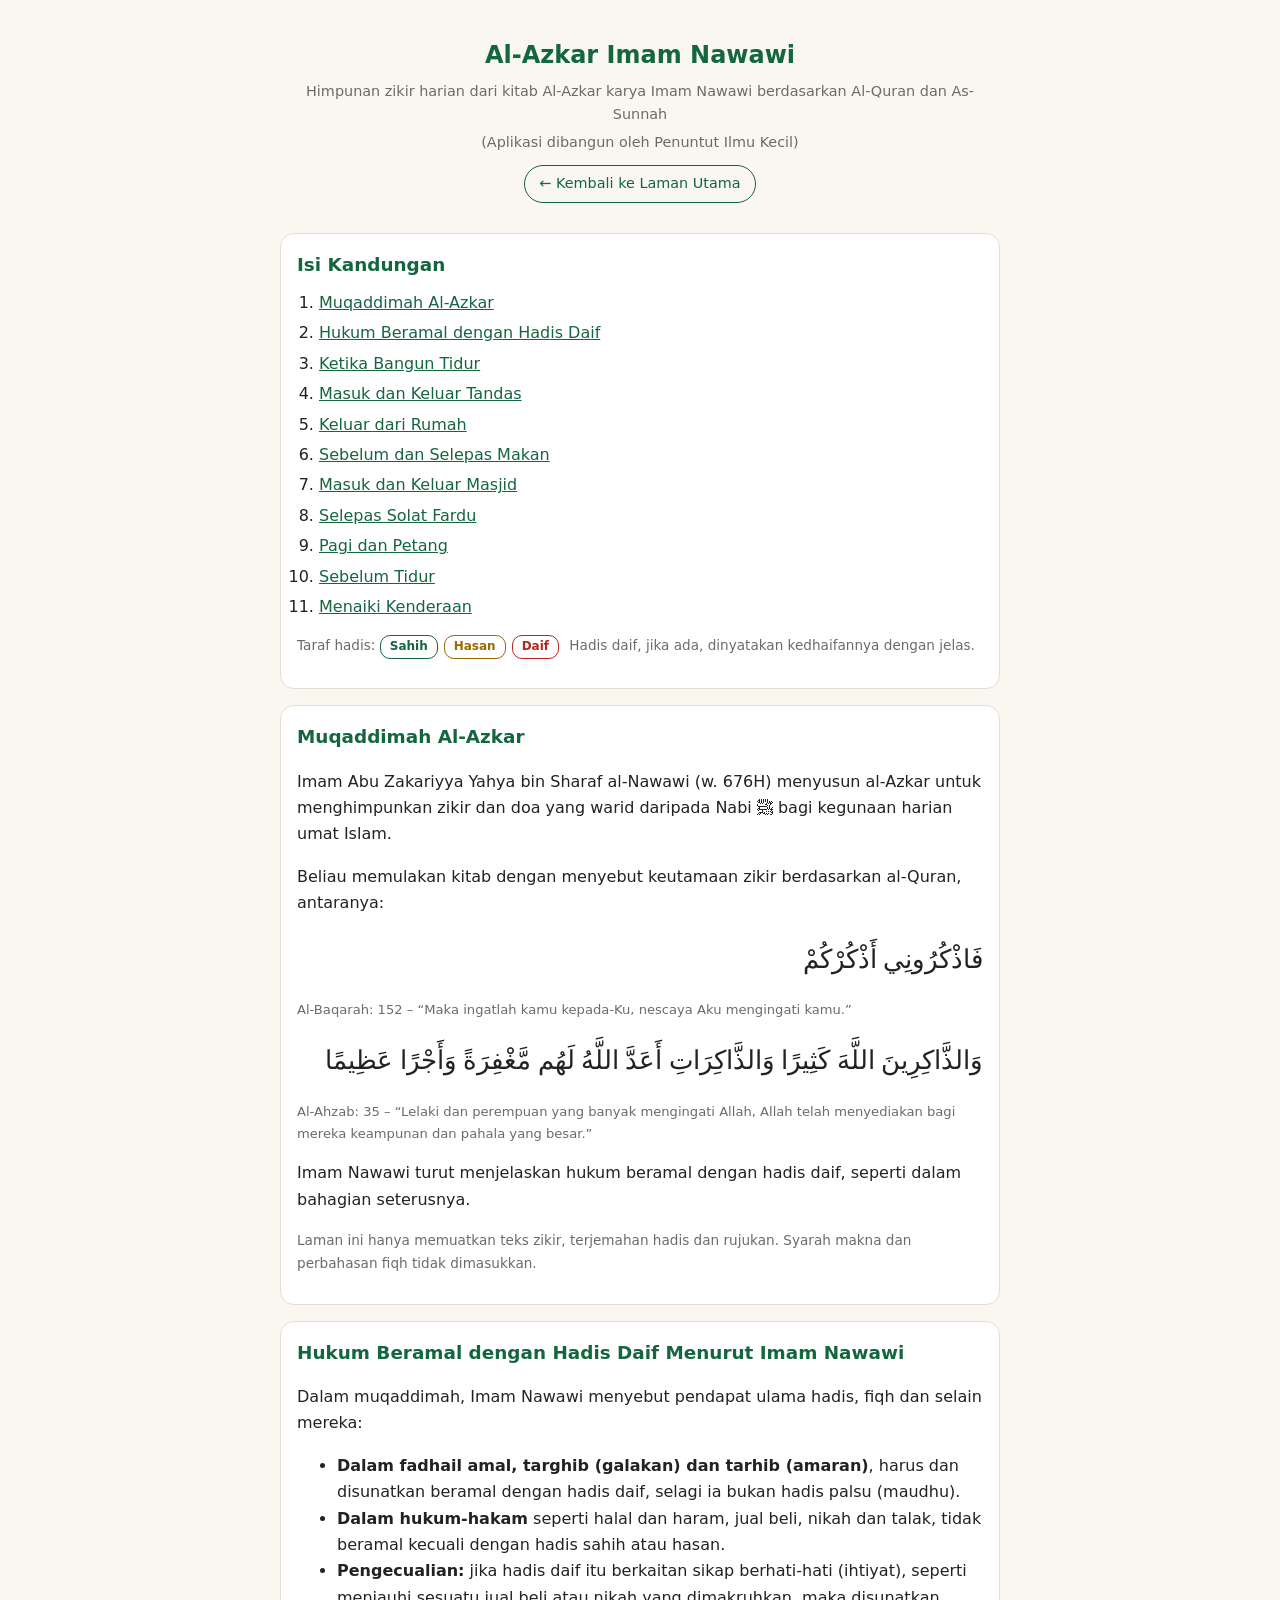
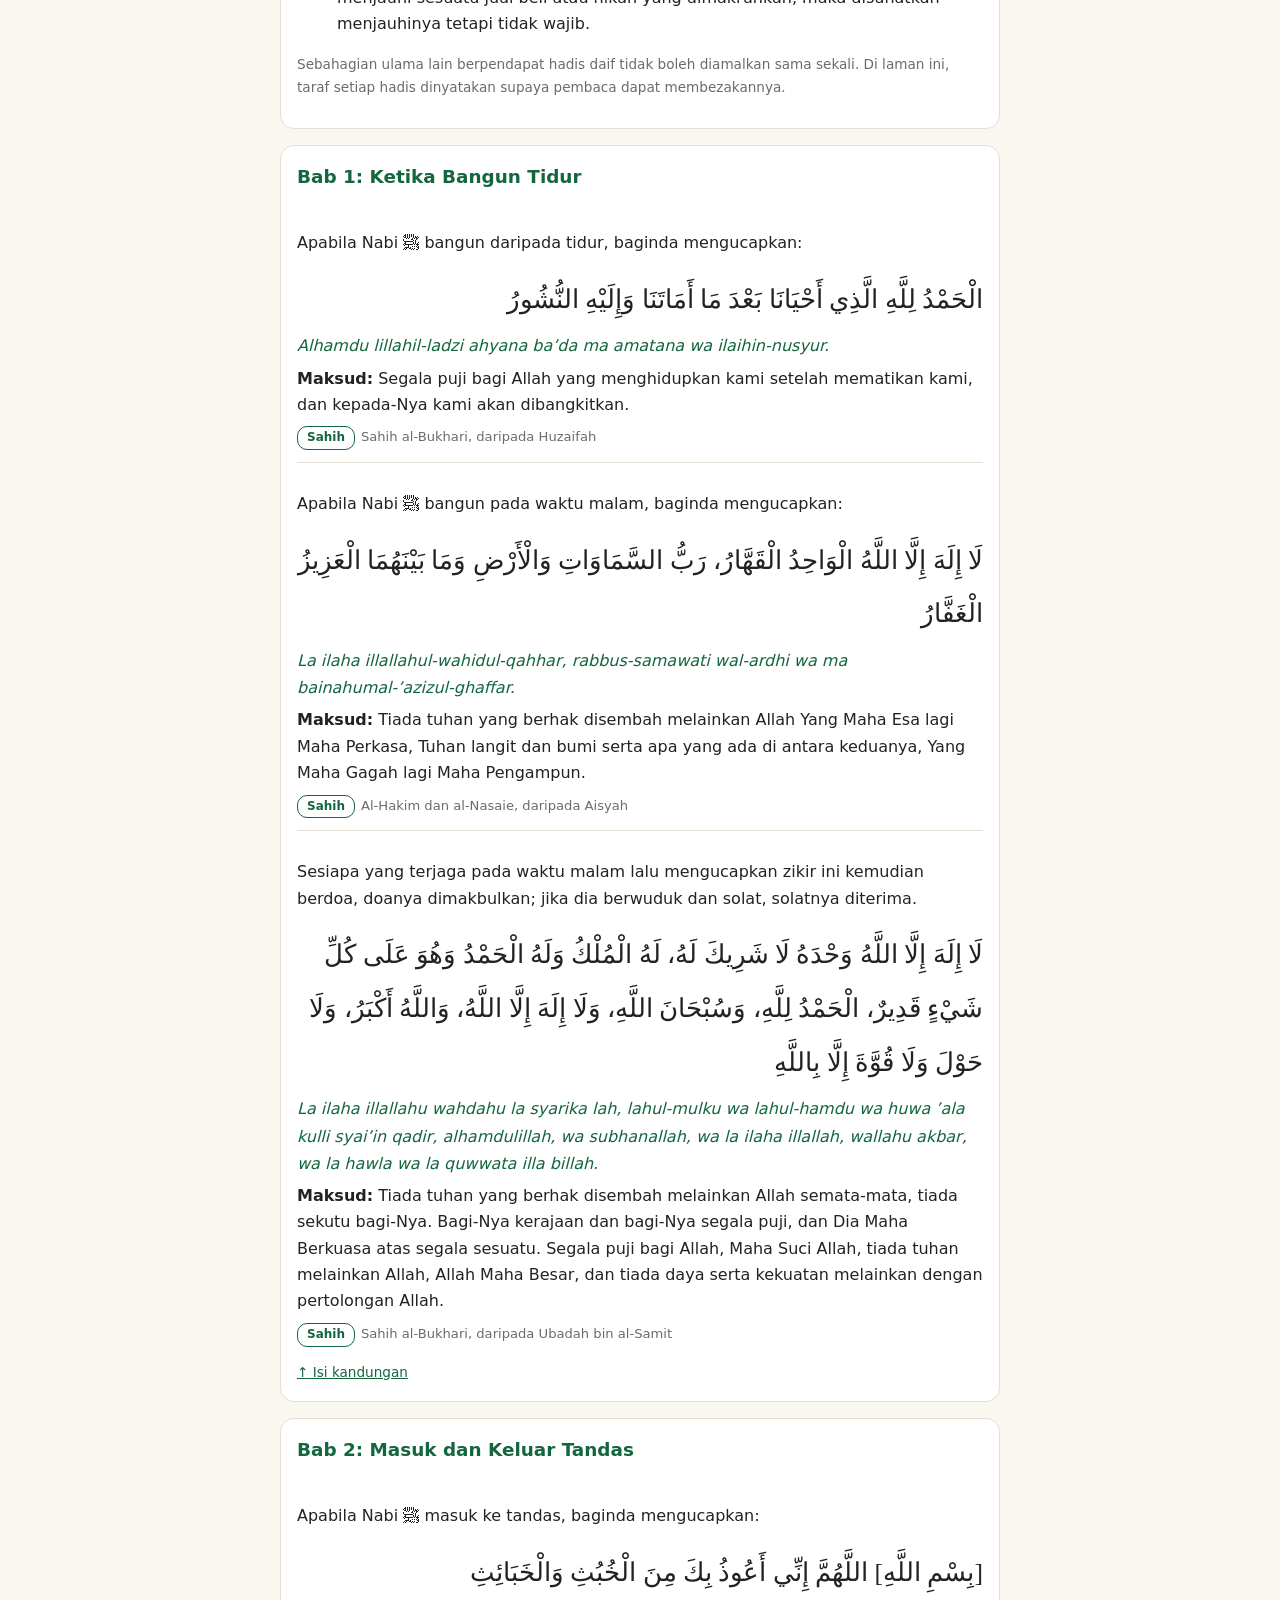
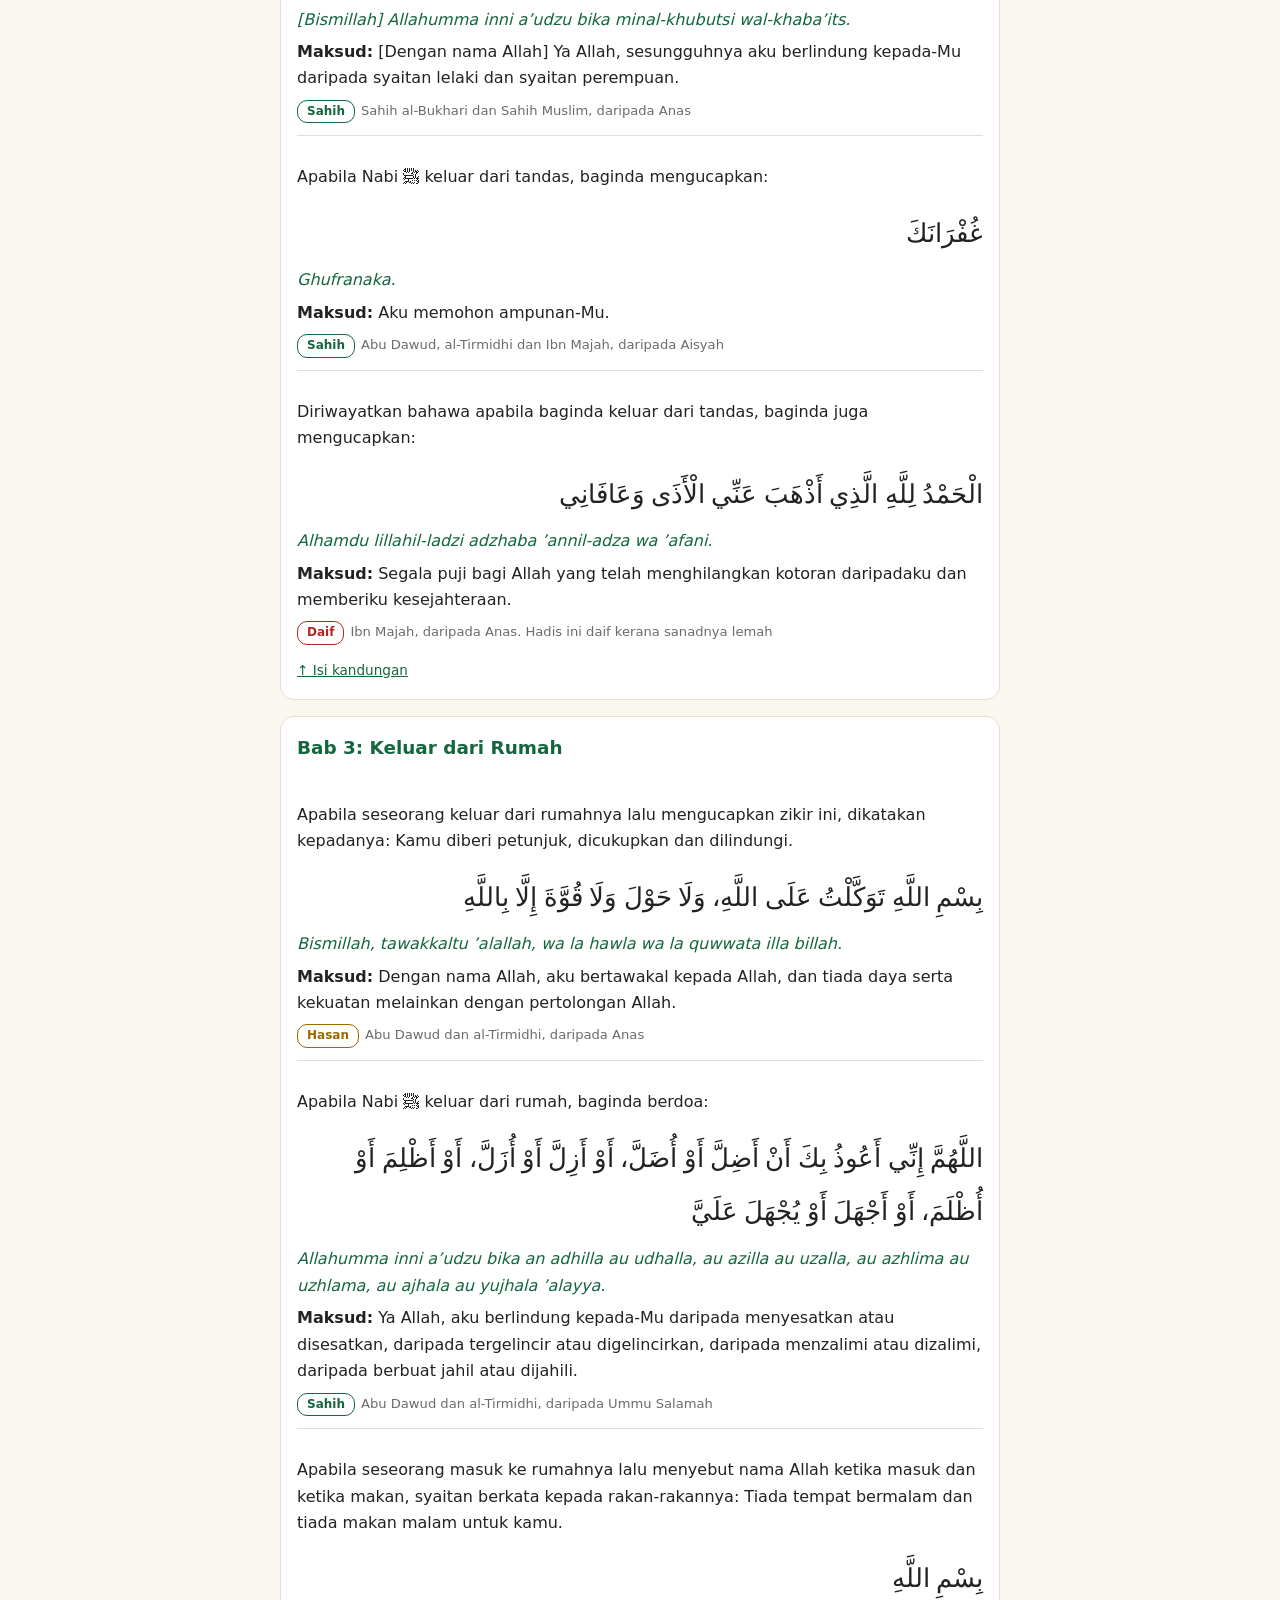
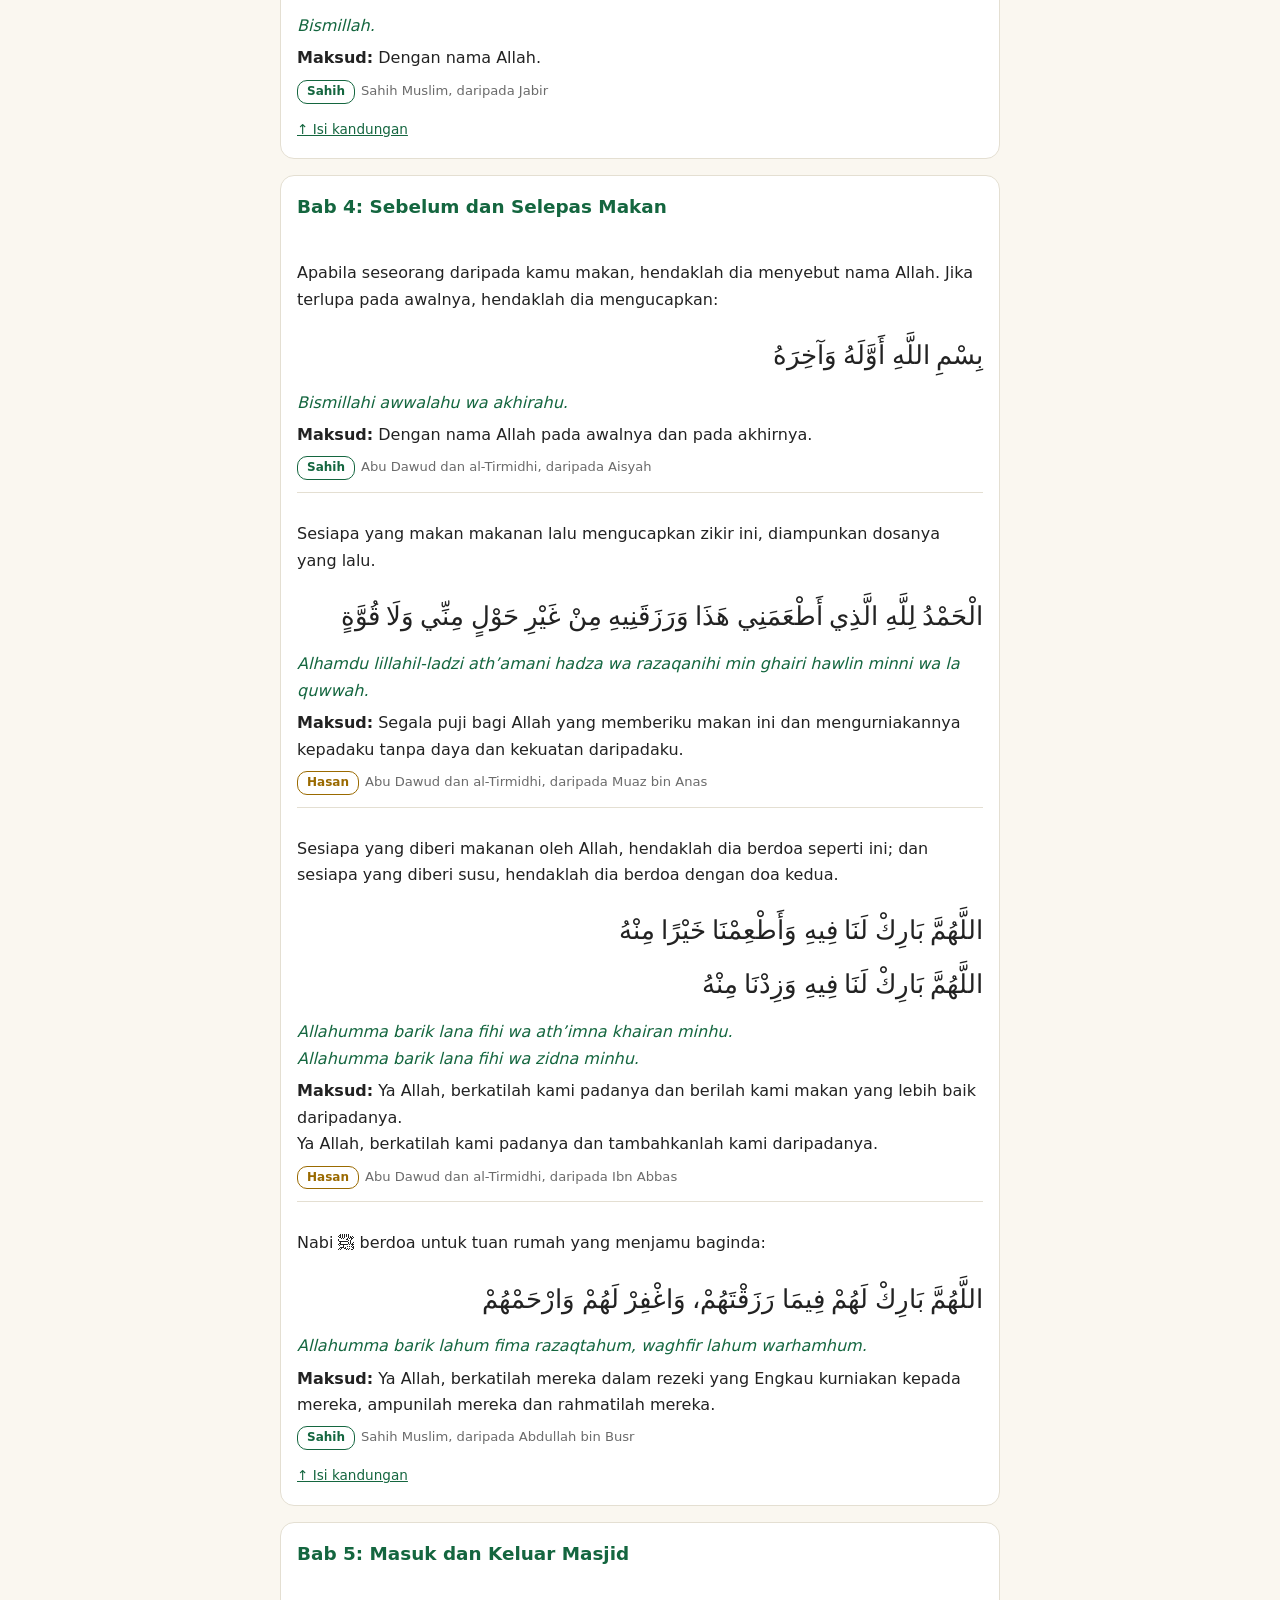
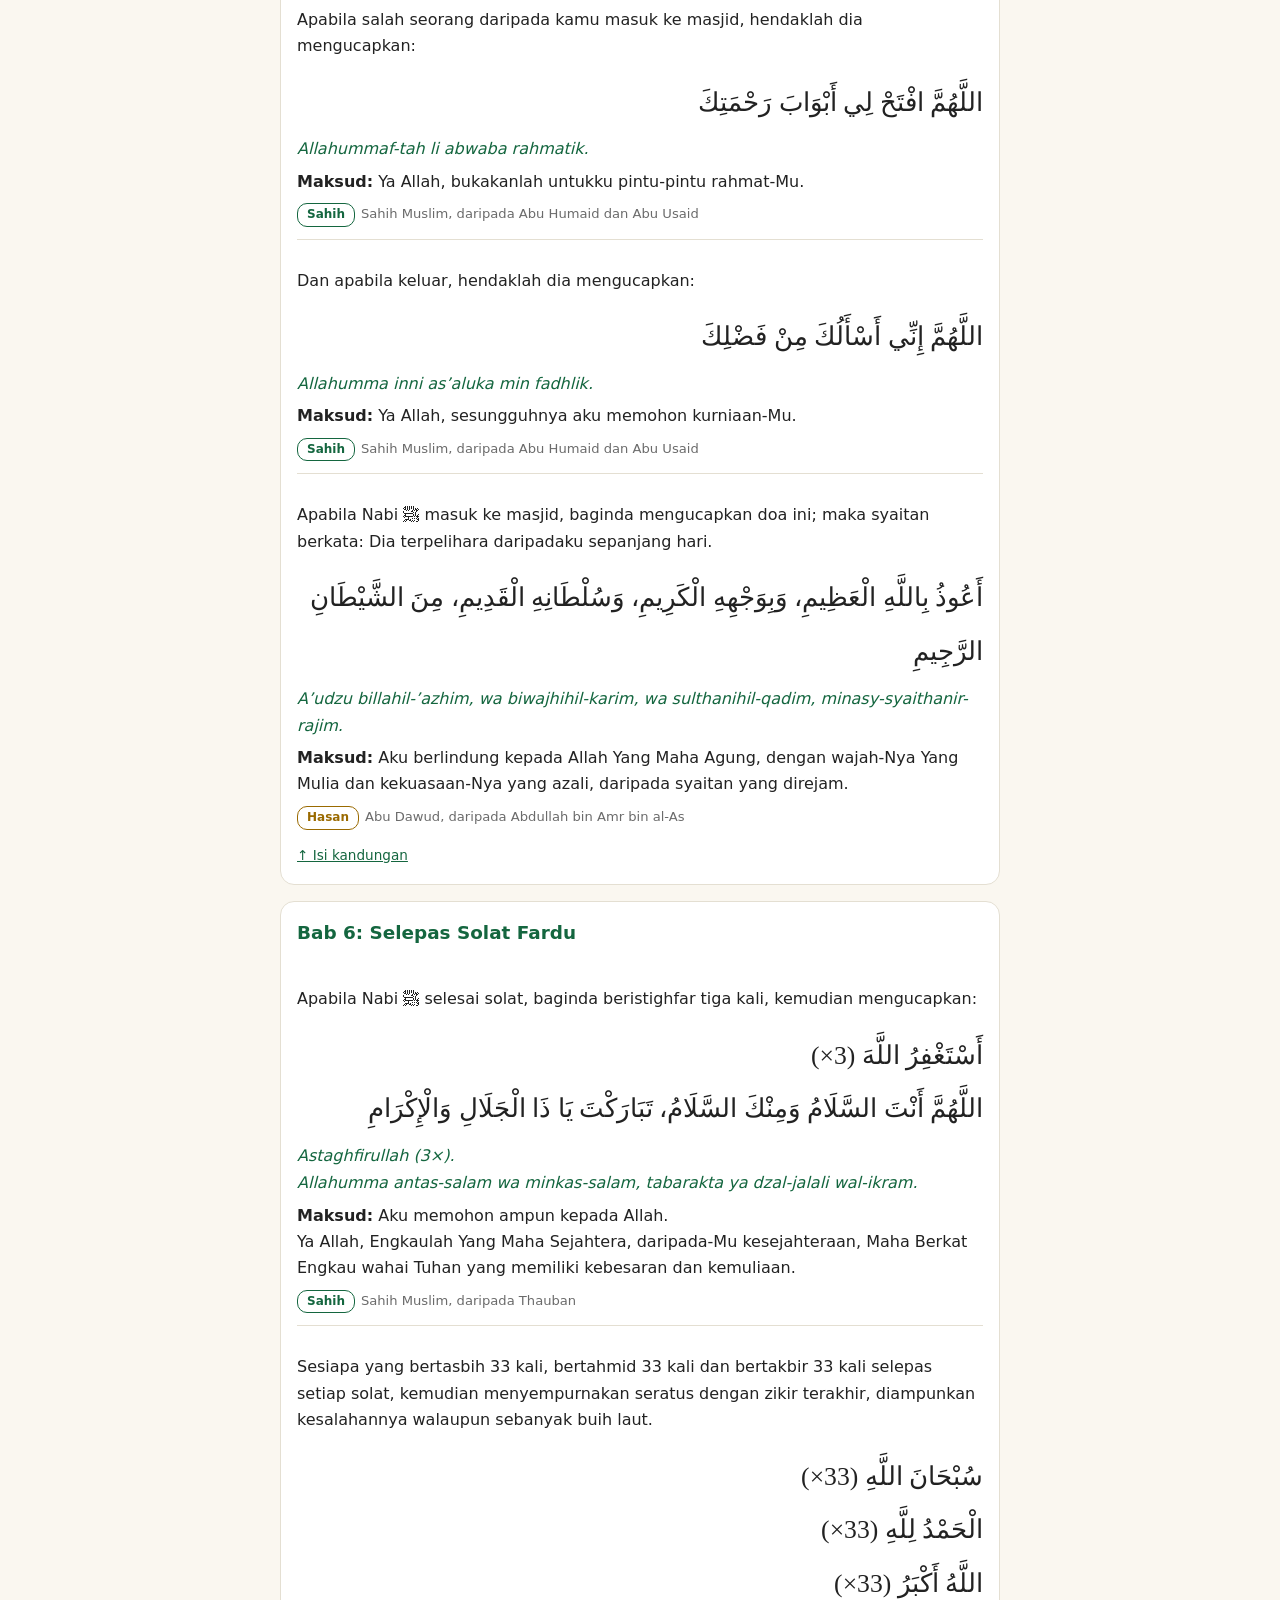
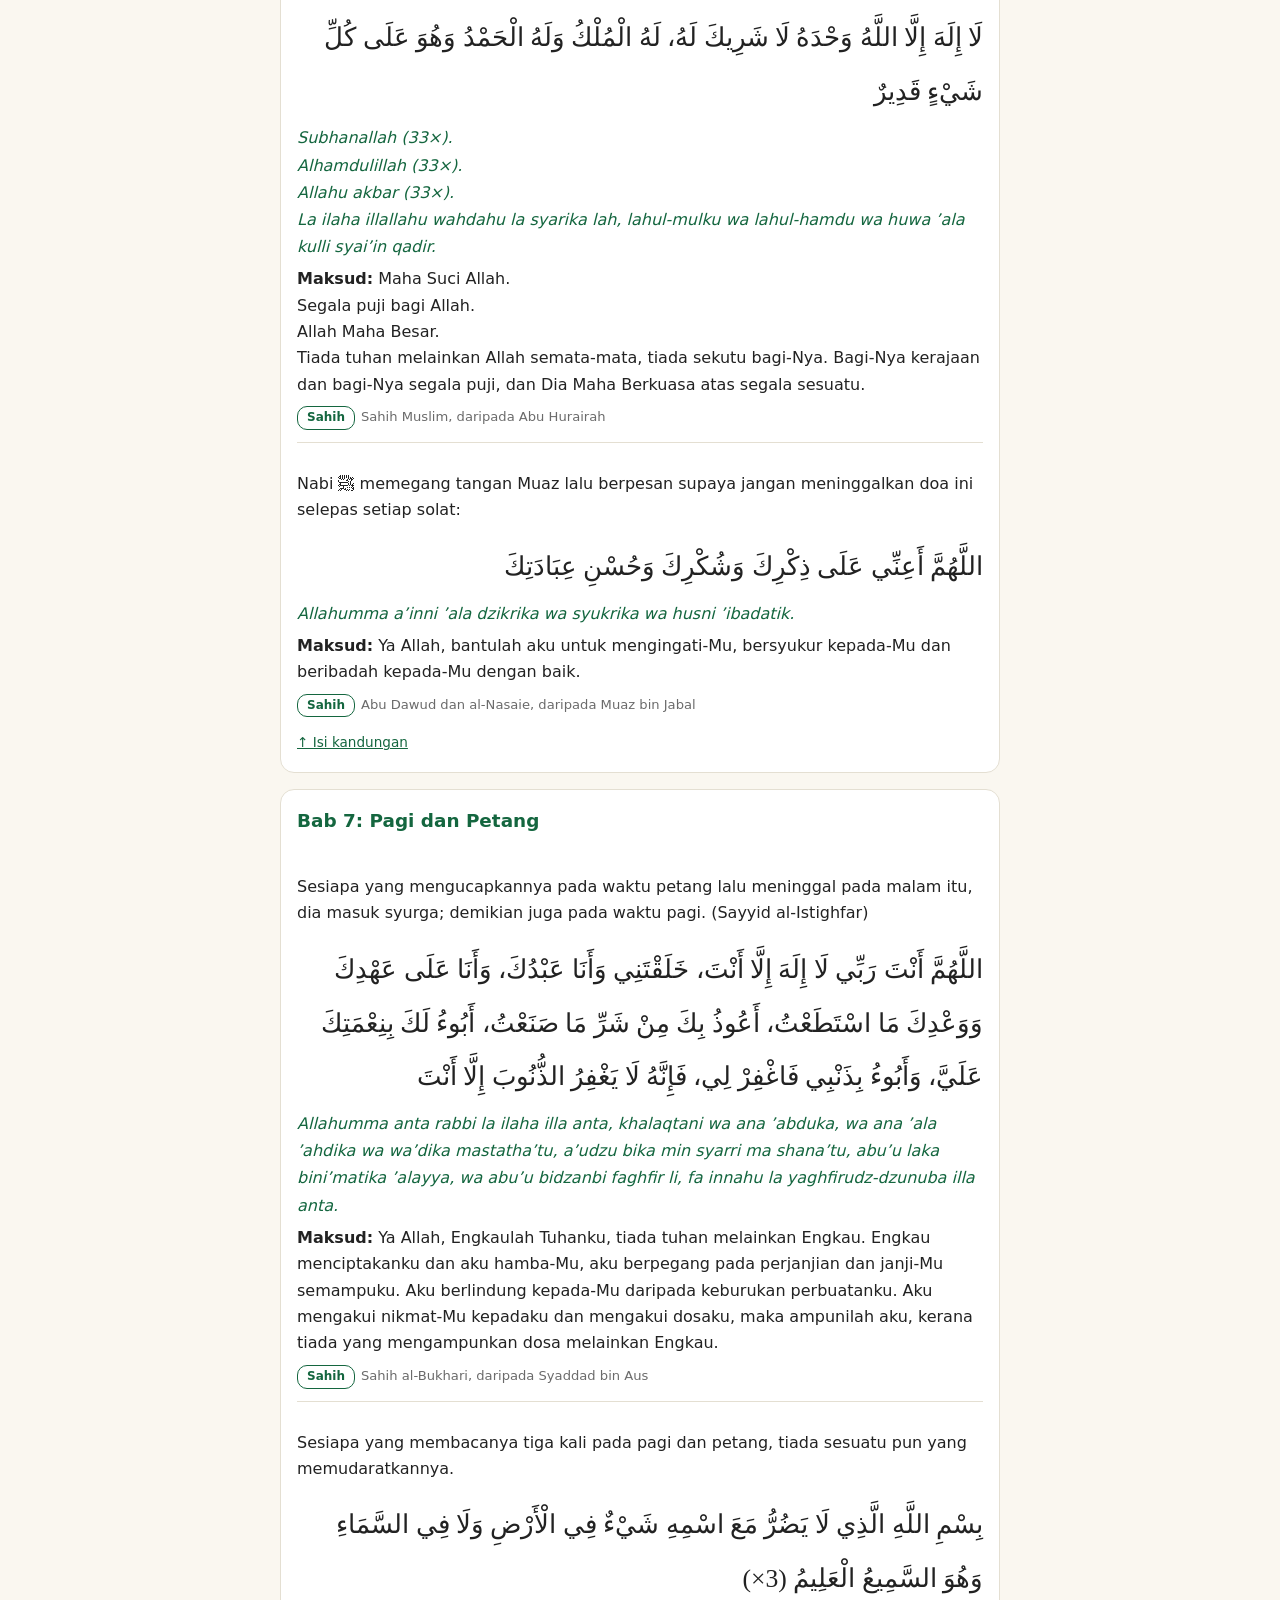
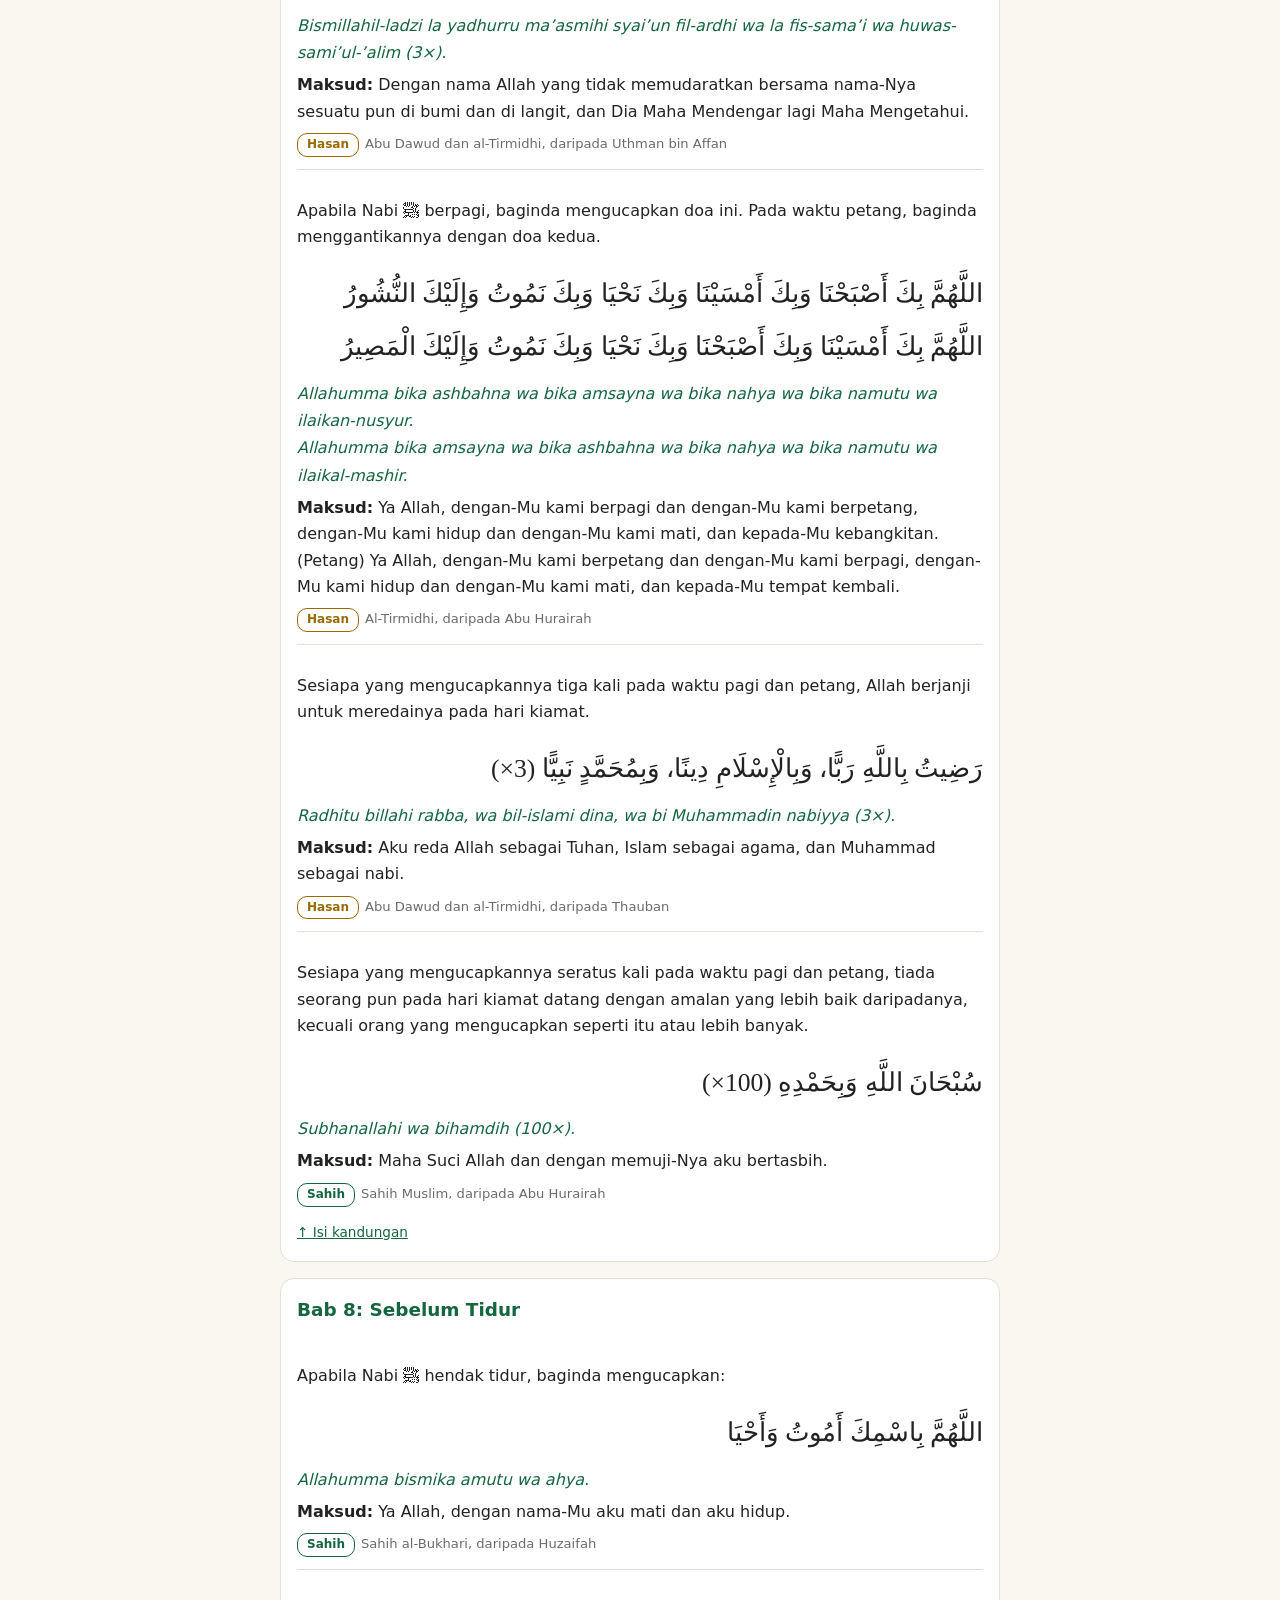
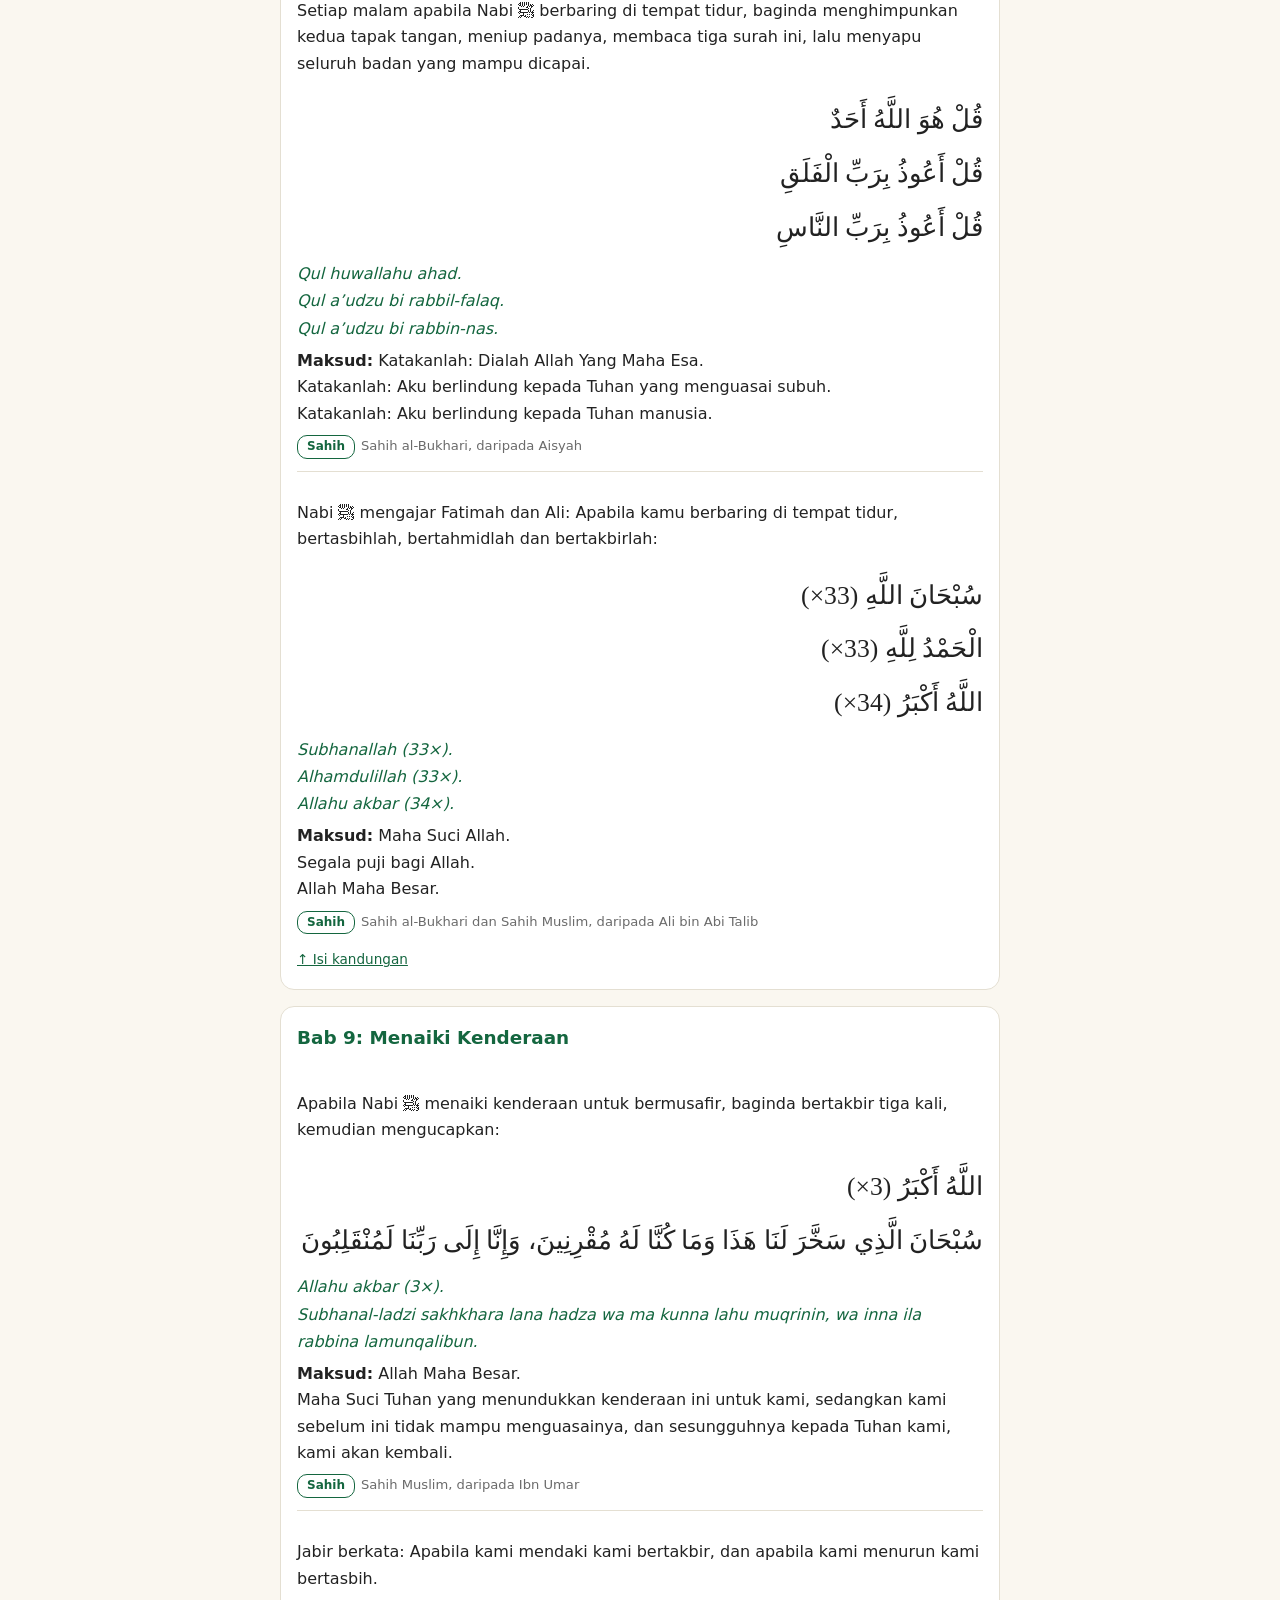
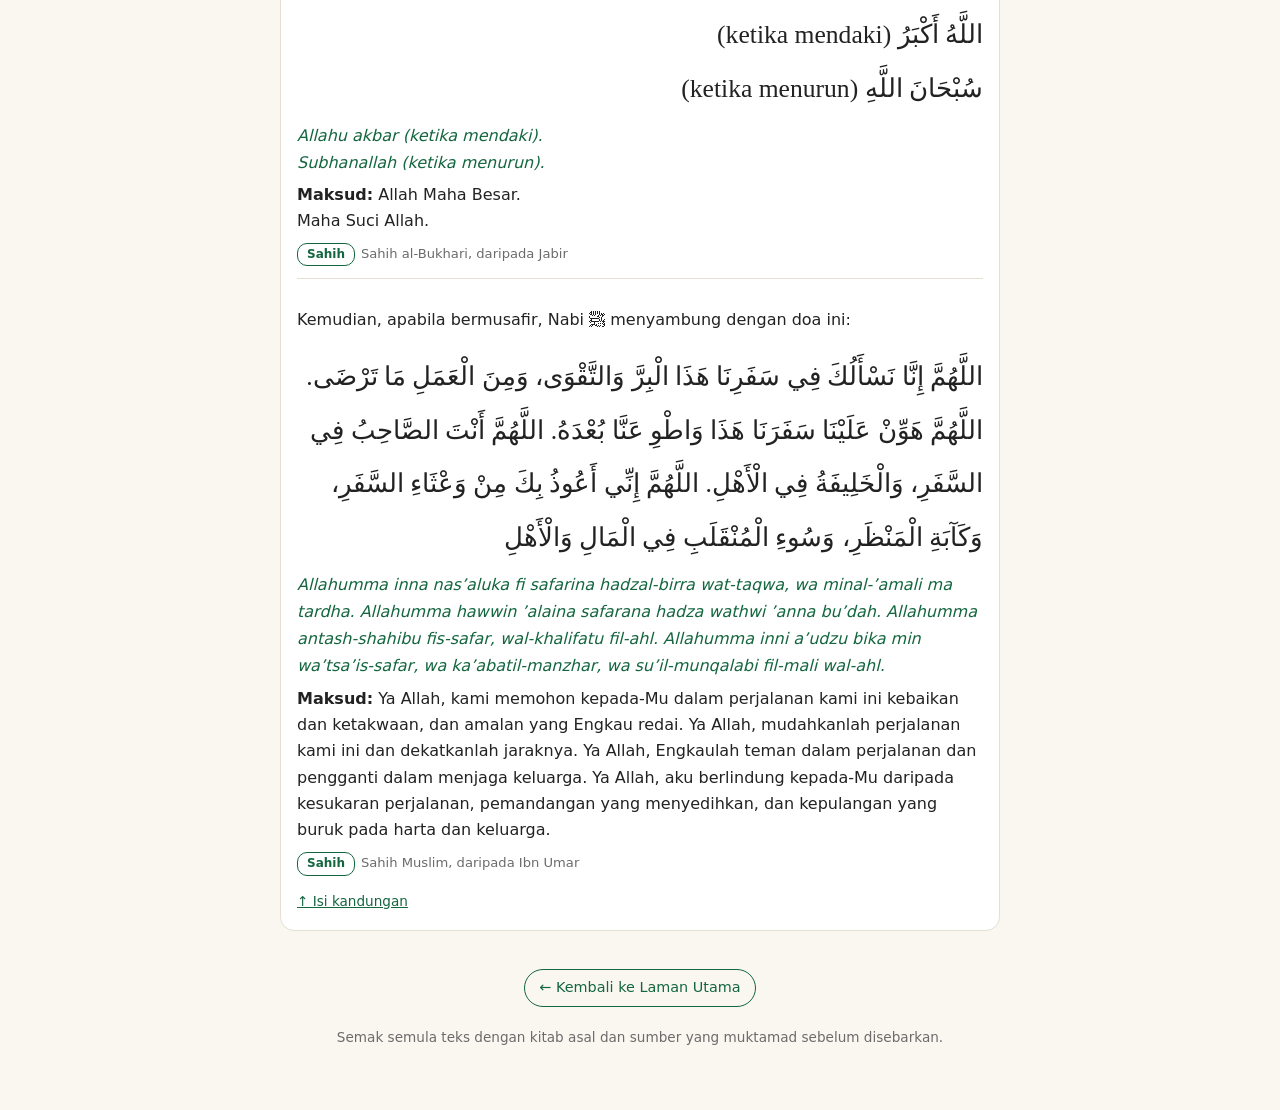
==== commit 04c3e4b1: "Add application builder credit to index.html" ====
--- a/azkar/index.html
+++ b/azkar/index.html
@@ -38,6 +38,7 @@
 <header>
 <h1>Al-Azkar Imam Nawawi</h1>
 <p>Himpunan zikir harian dari kitab Al-Azkar karya Imam Nawawi berdasarkan Al-Quran dan As-Sunnah</p>
+<p>(Aplikasi dibangun oleh Penuntut Ilmu Kecil)</p>
 <a class="back" href="../">← Kembali ke Laman Utama</a>
 </header>
 
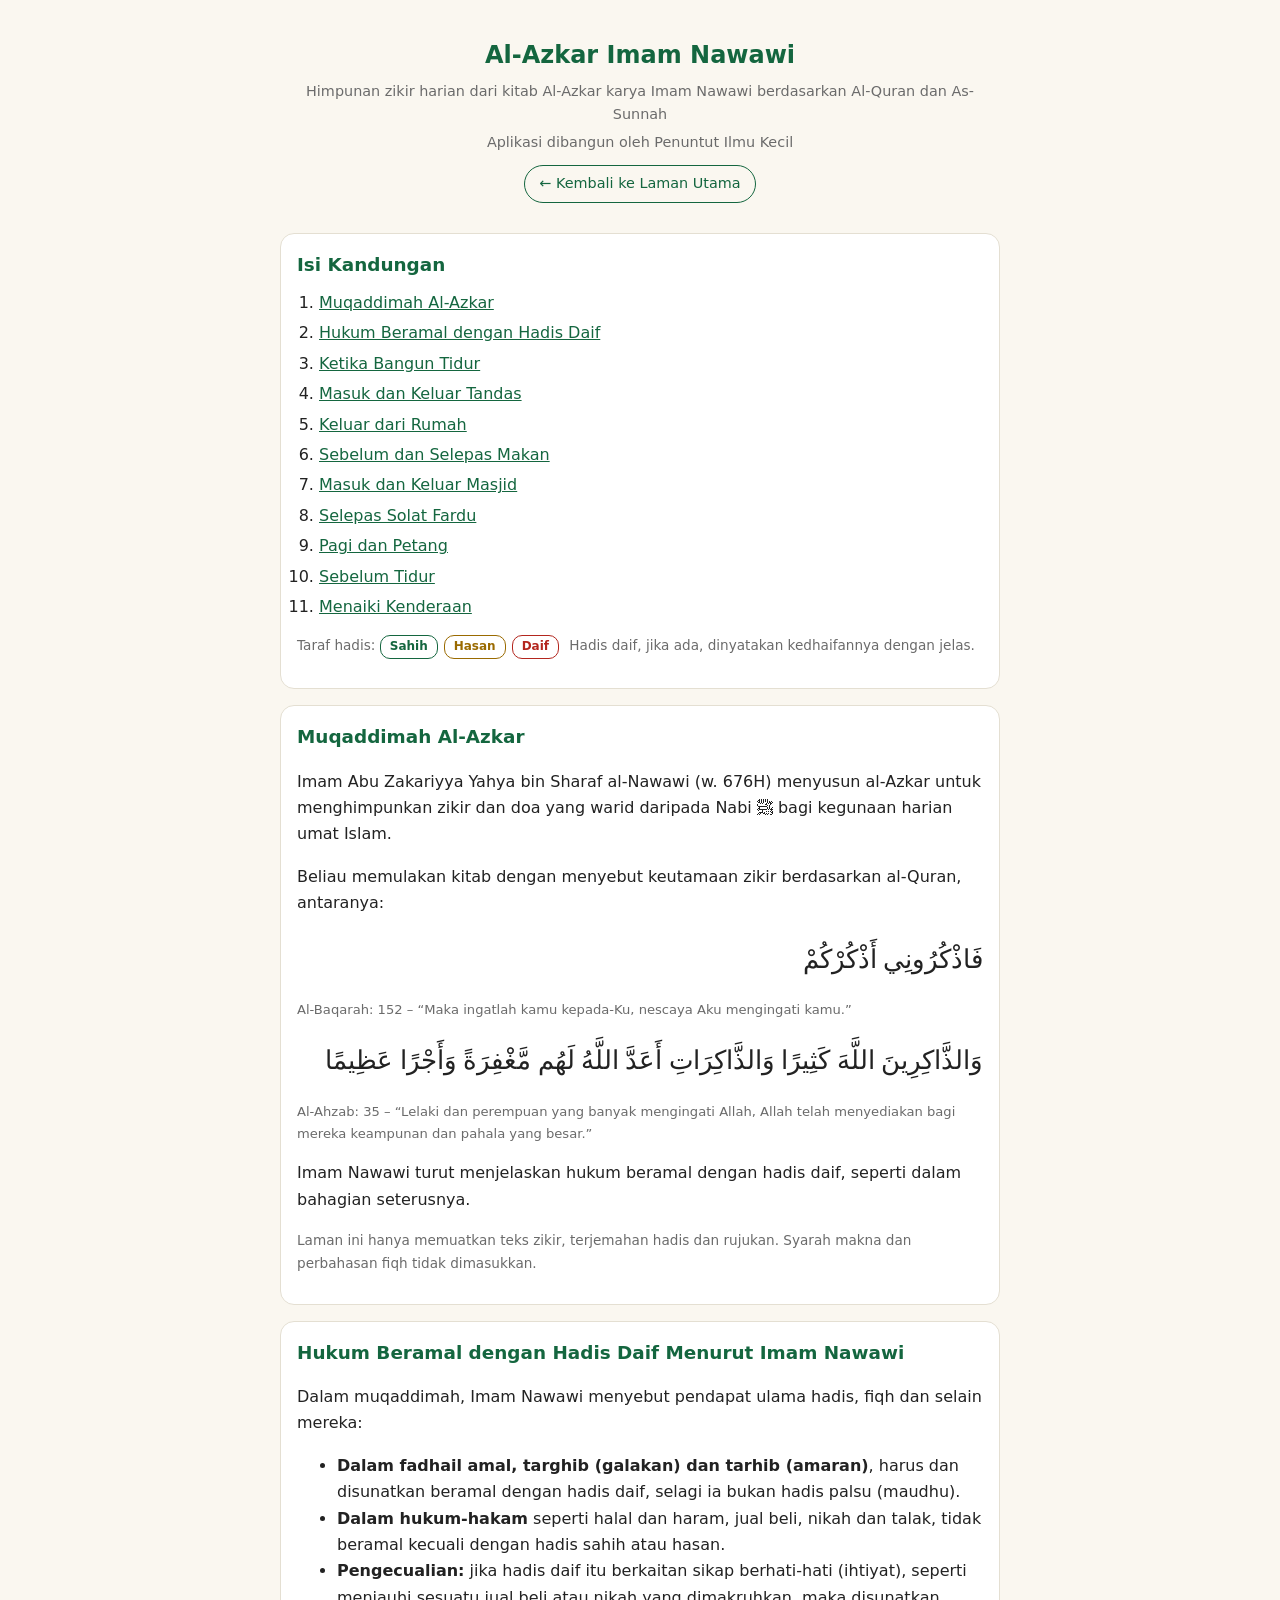
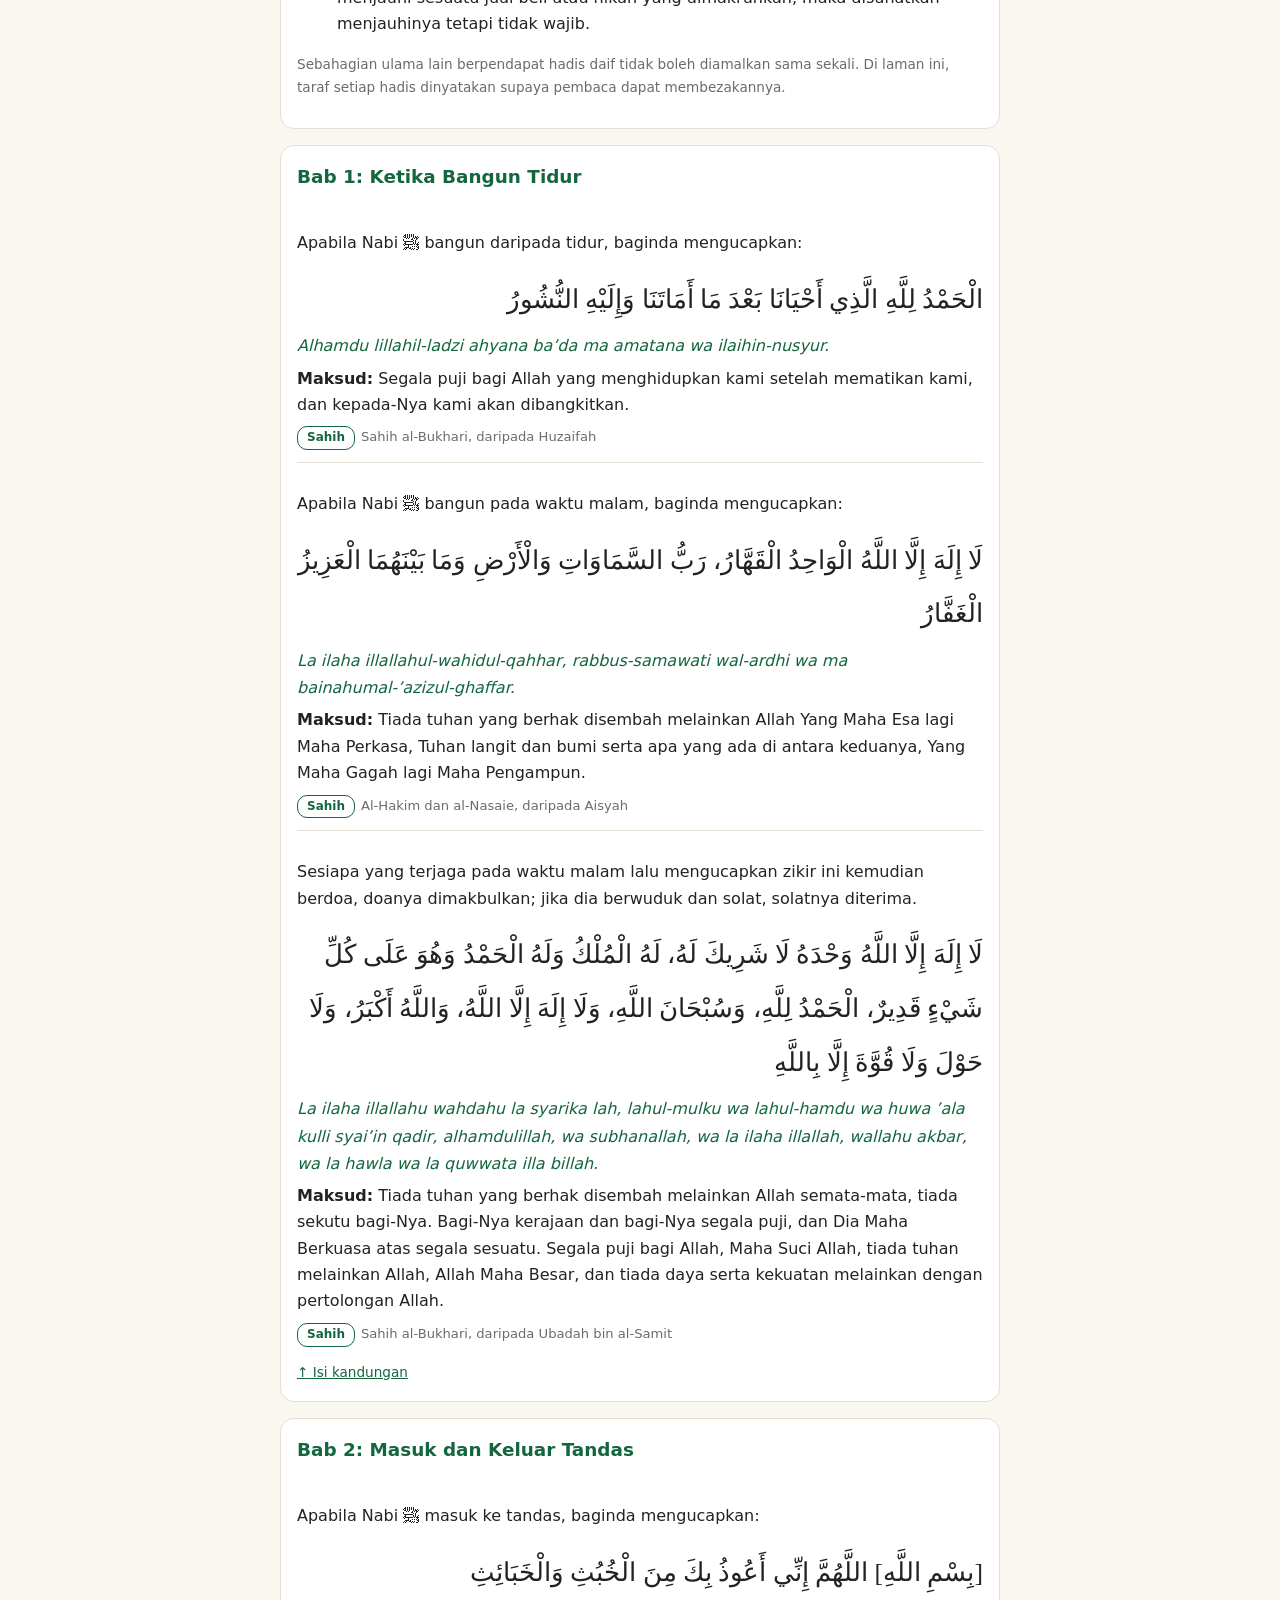
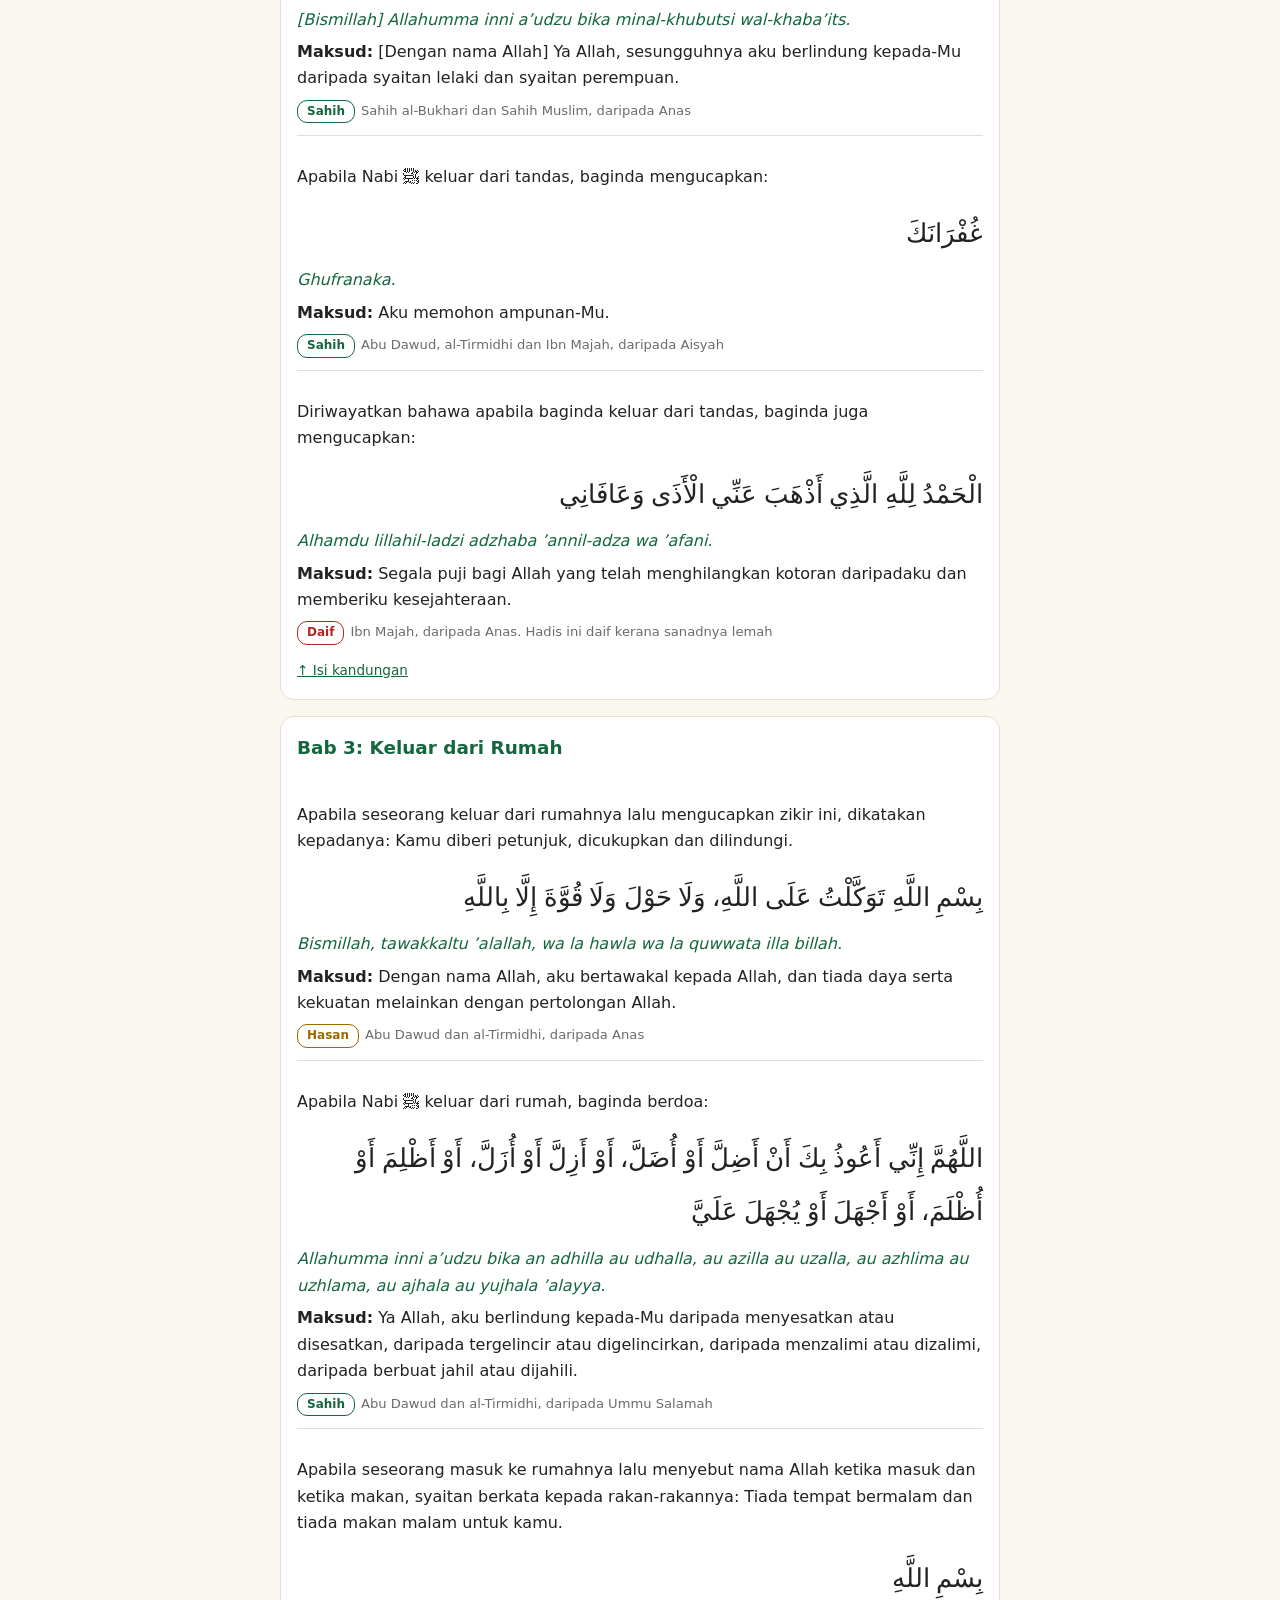
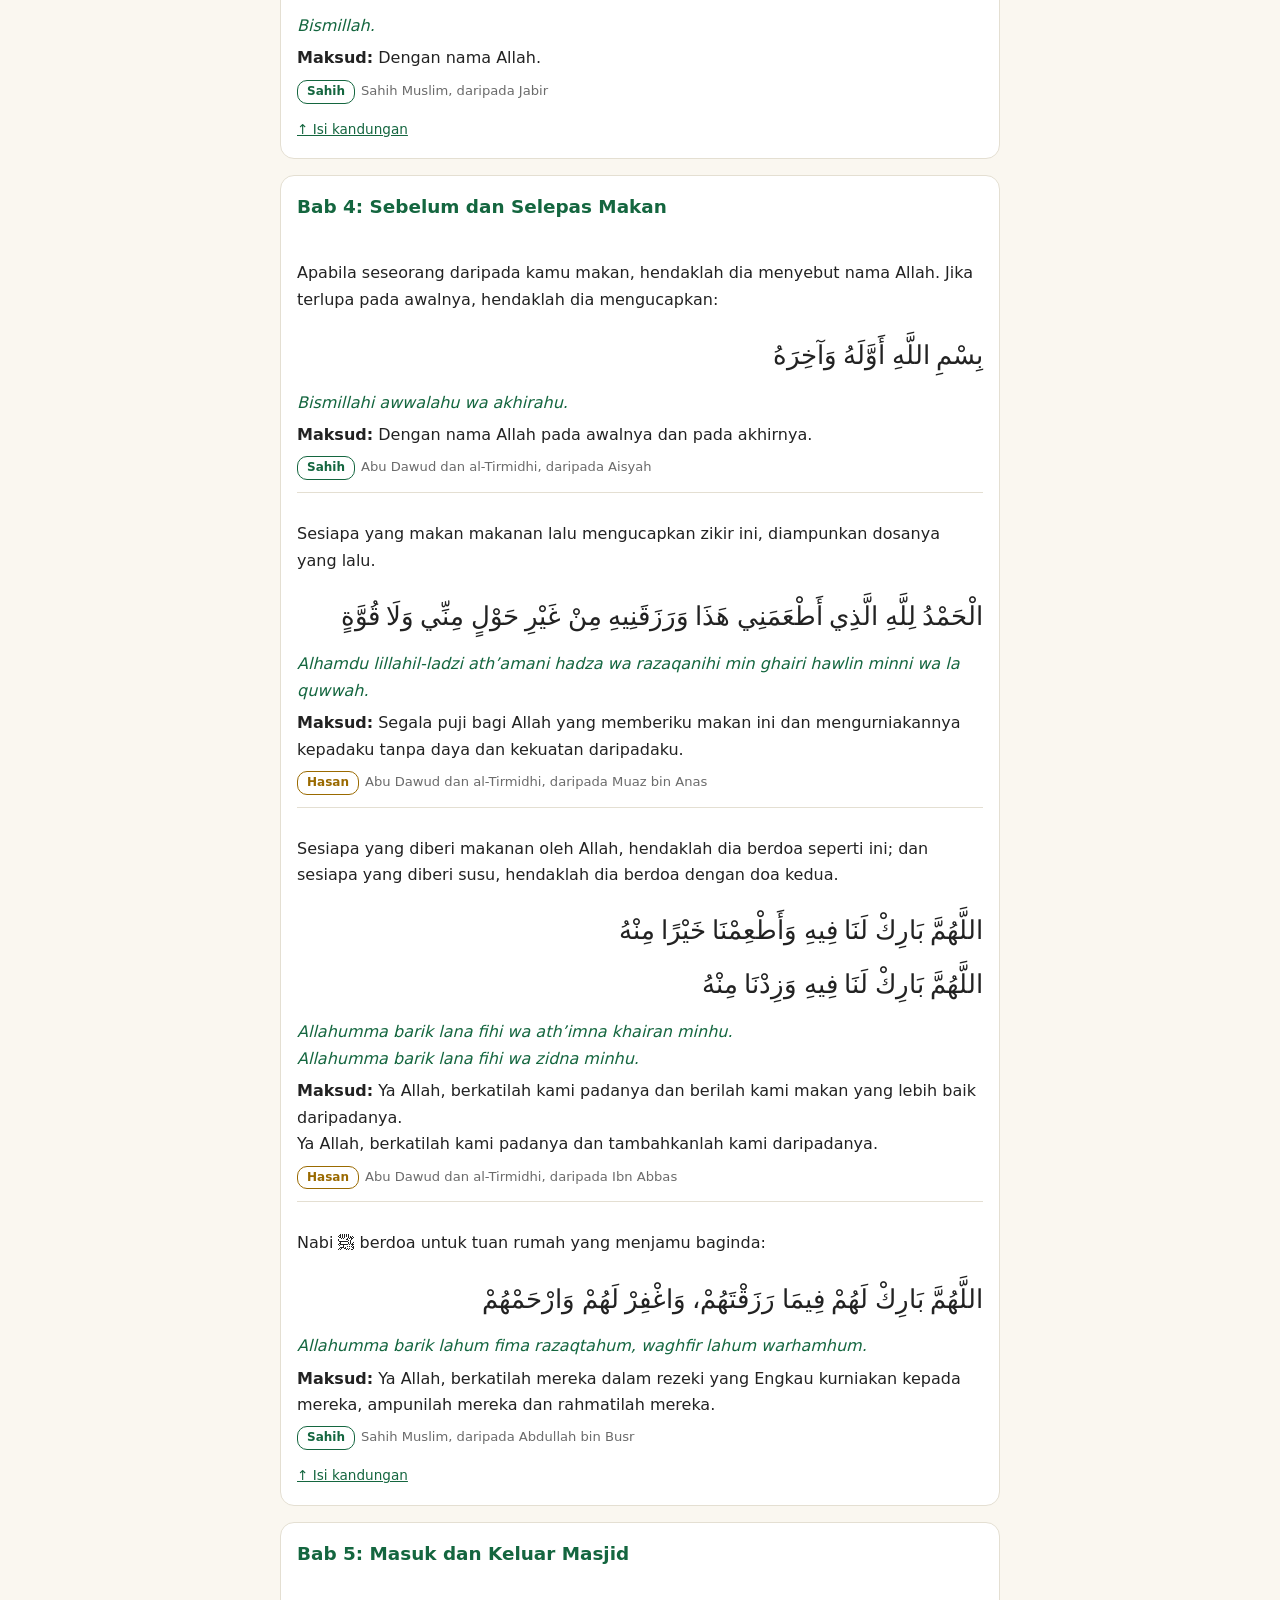
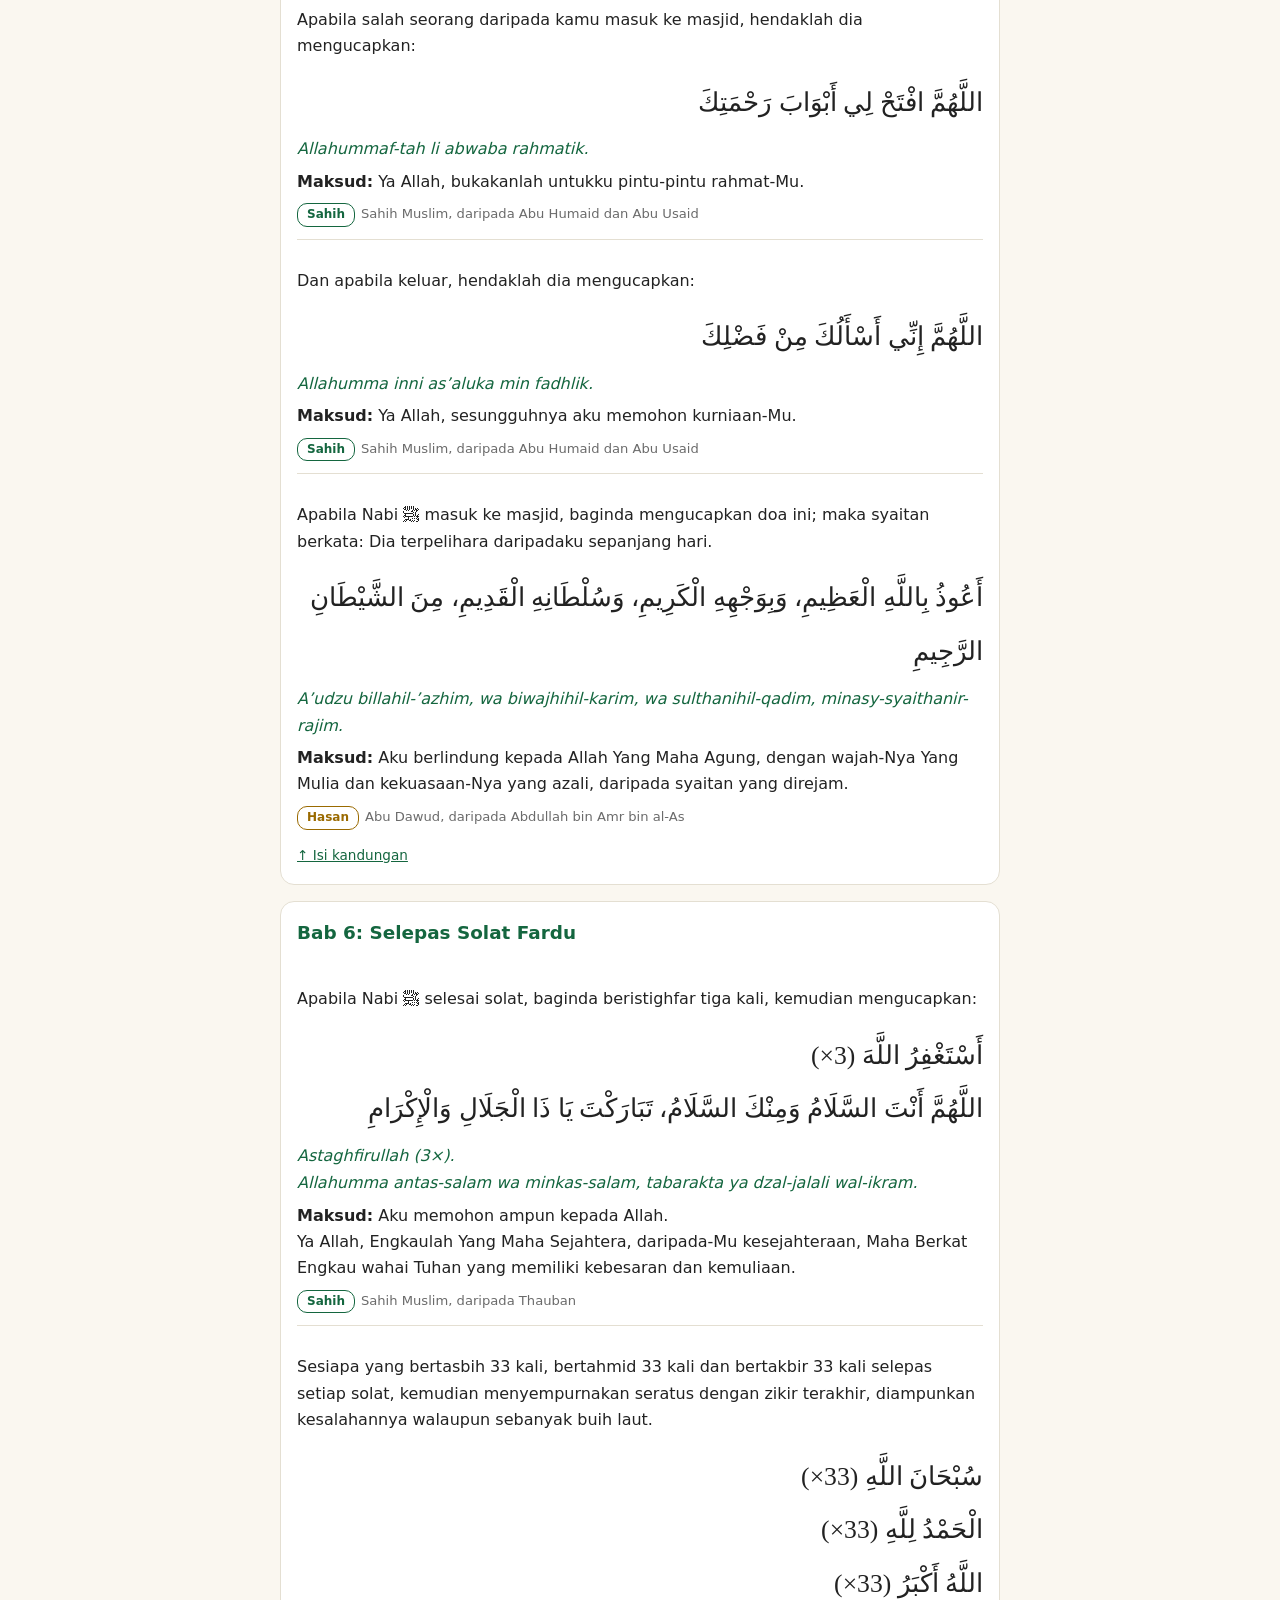
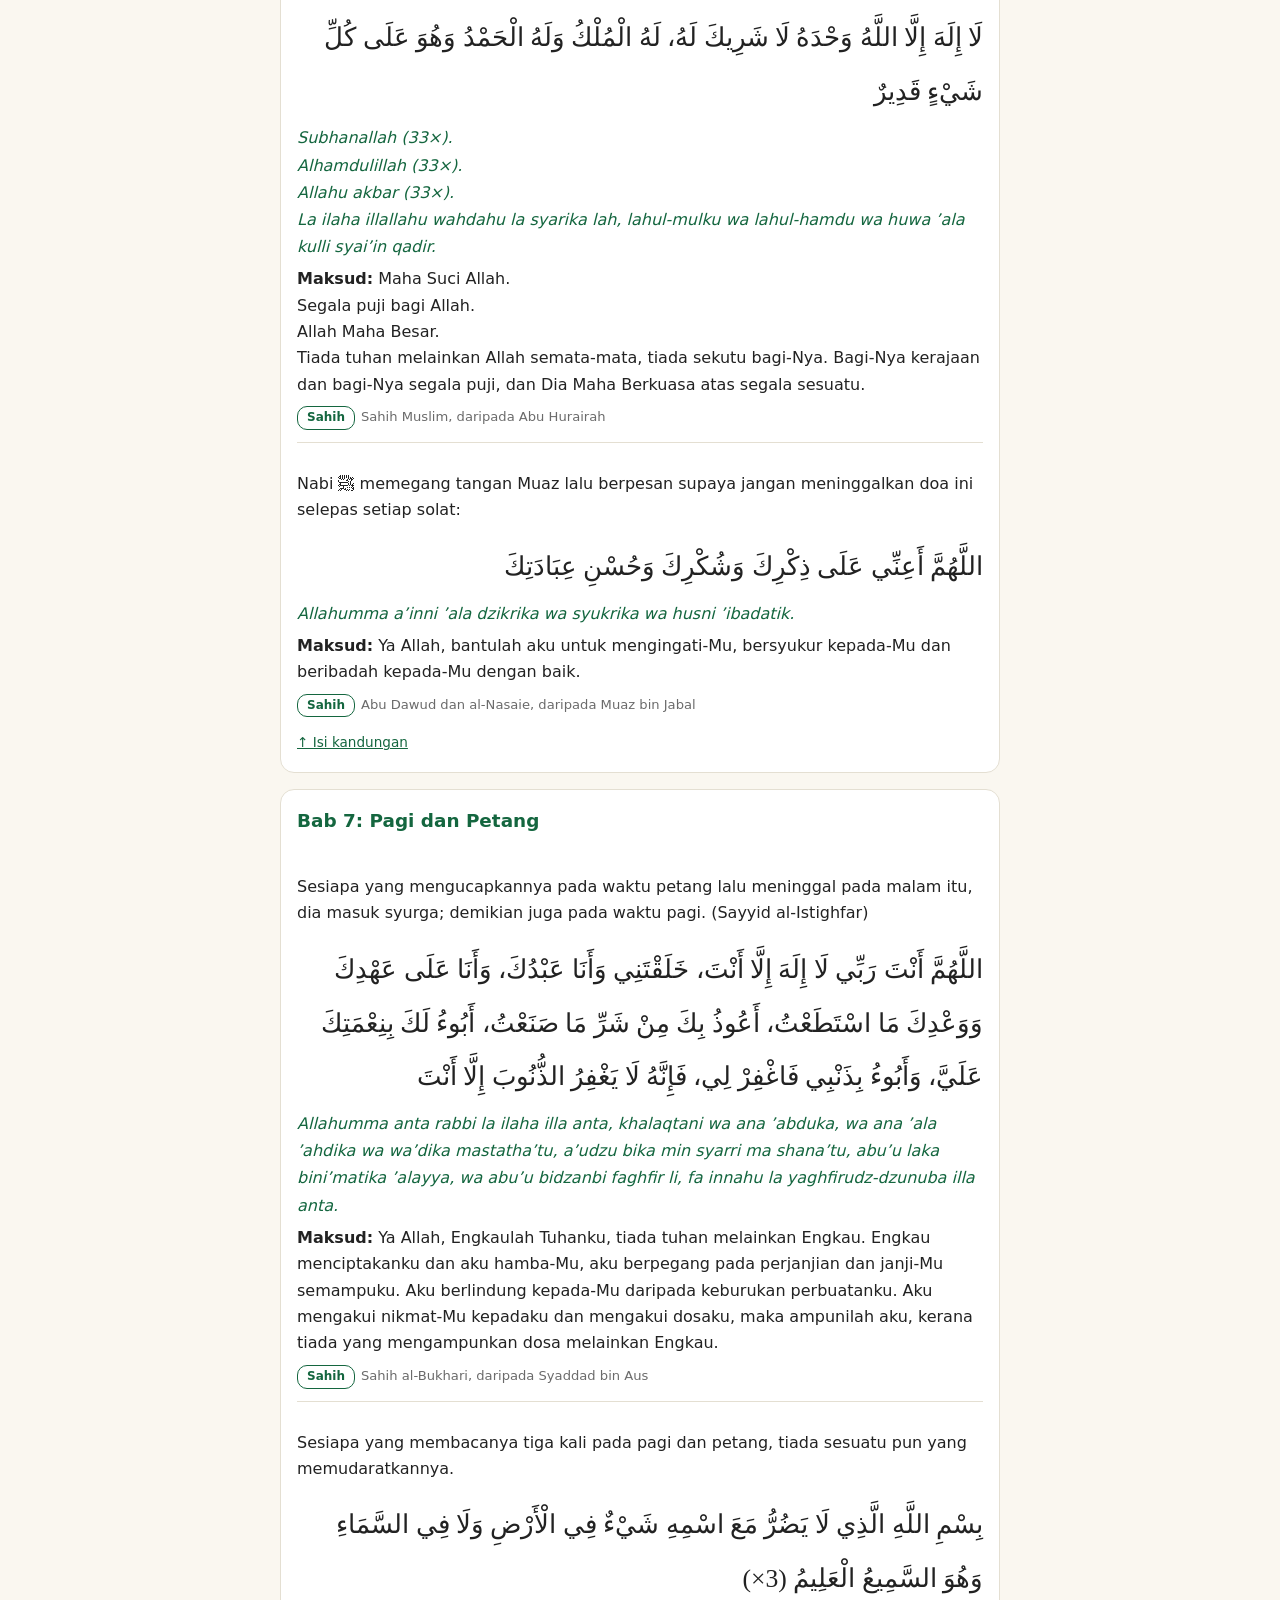
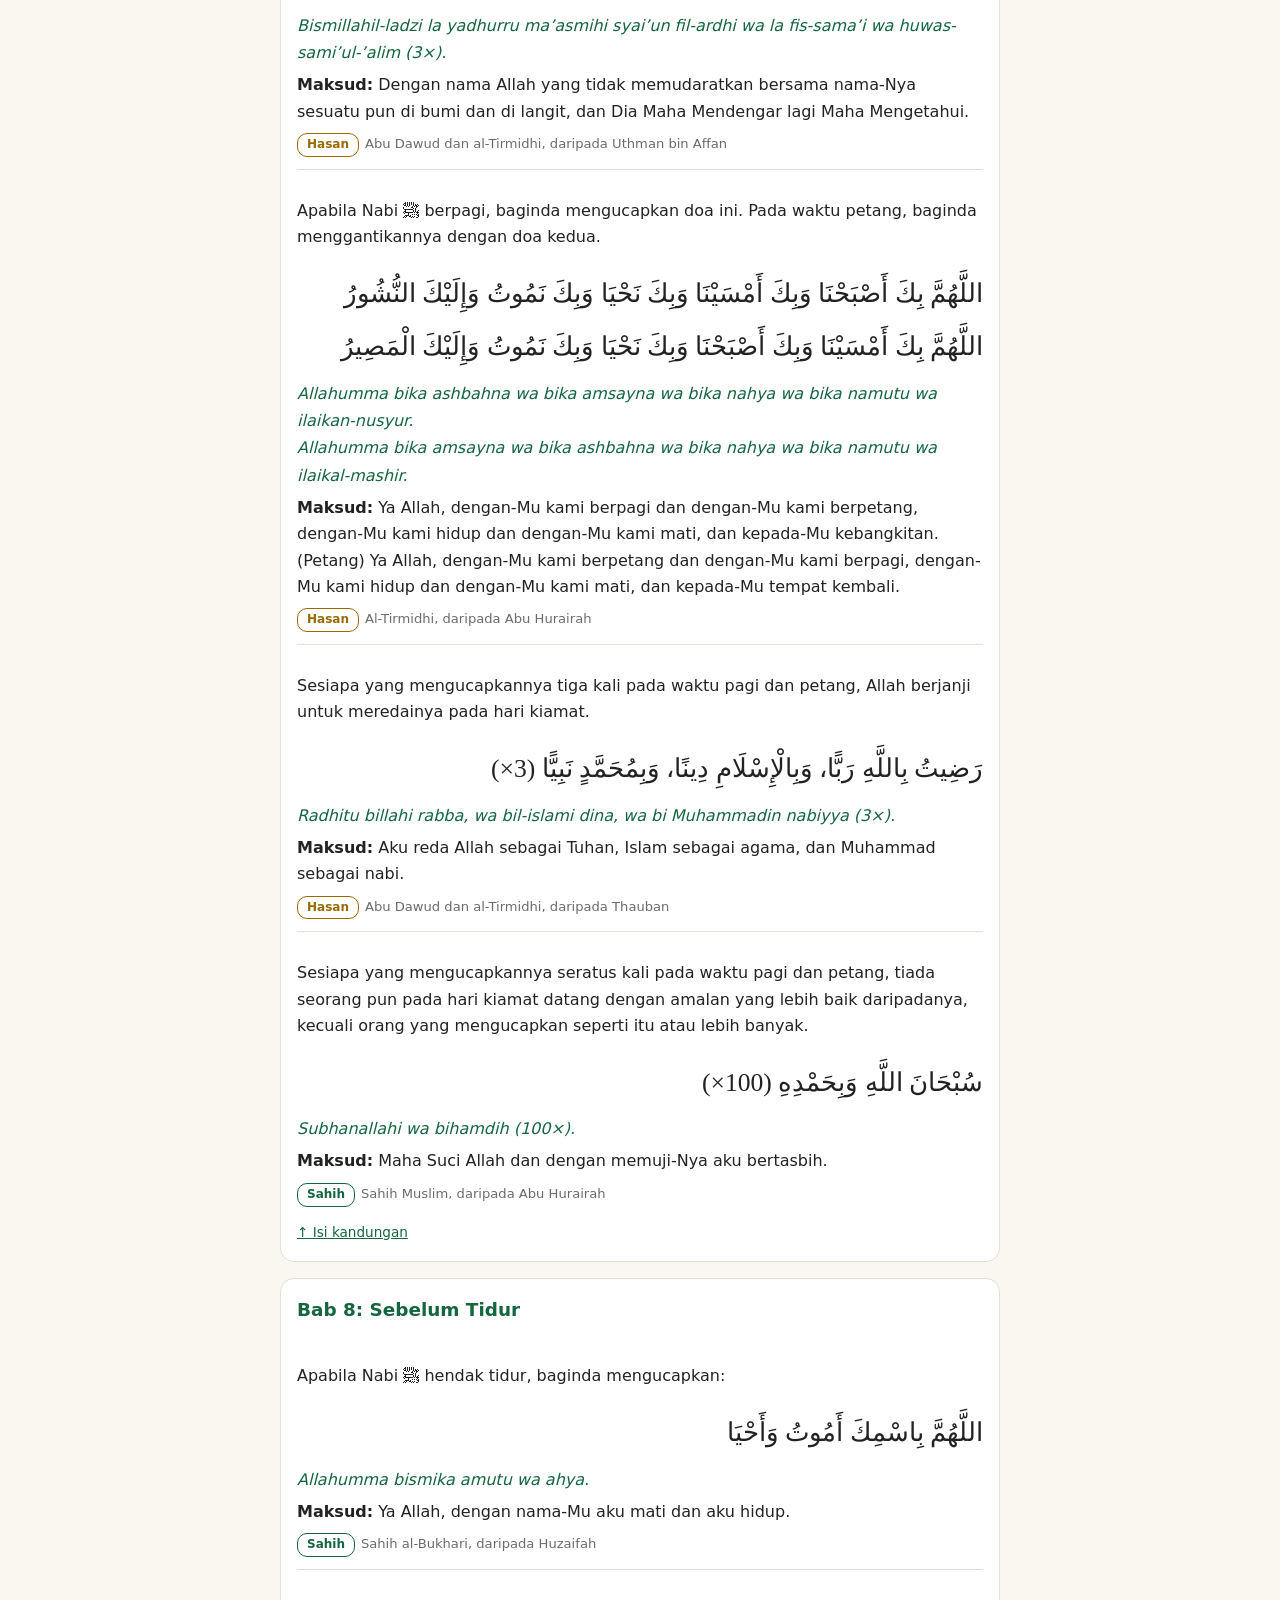
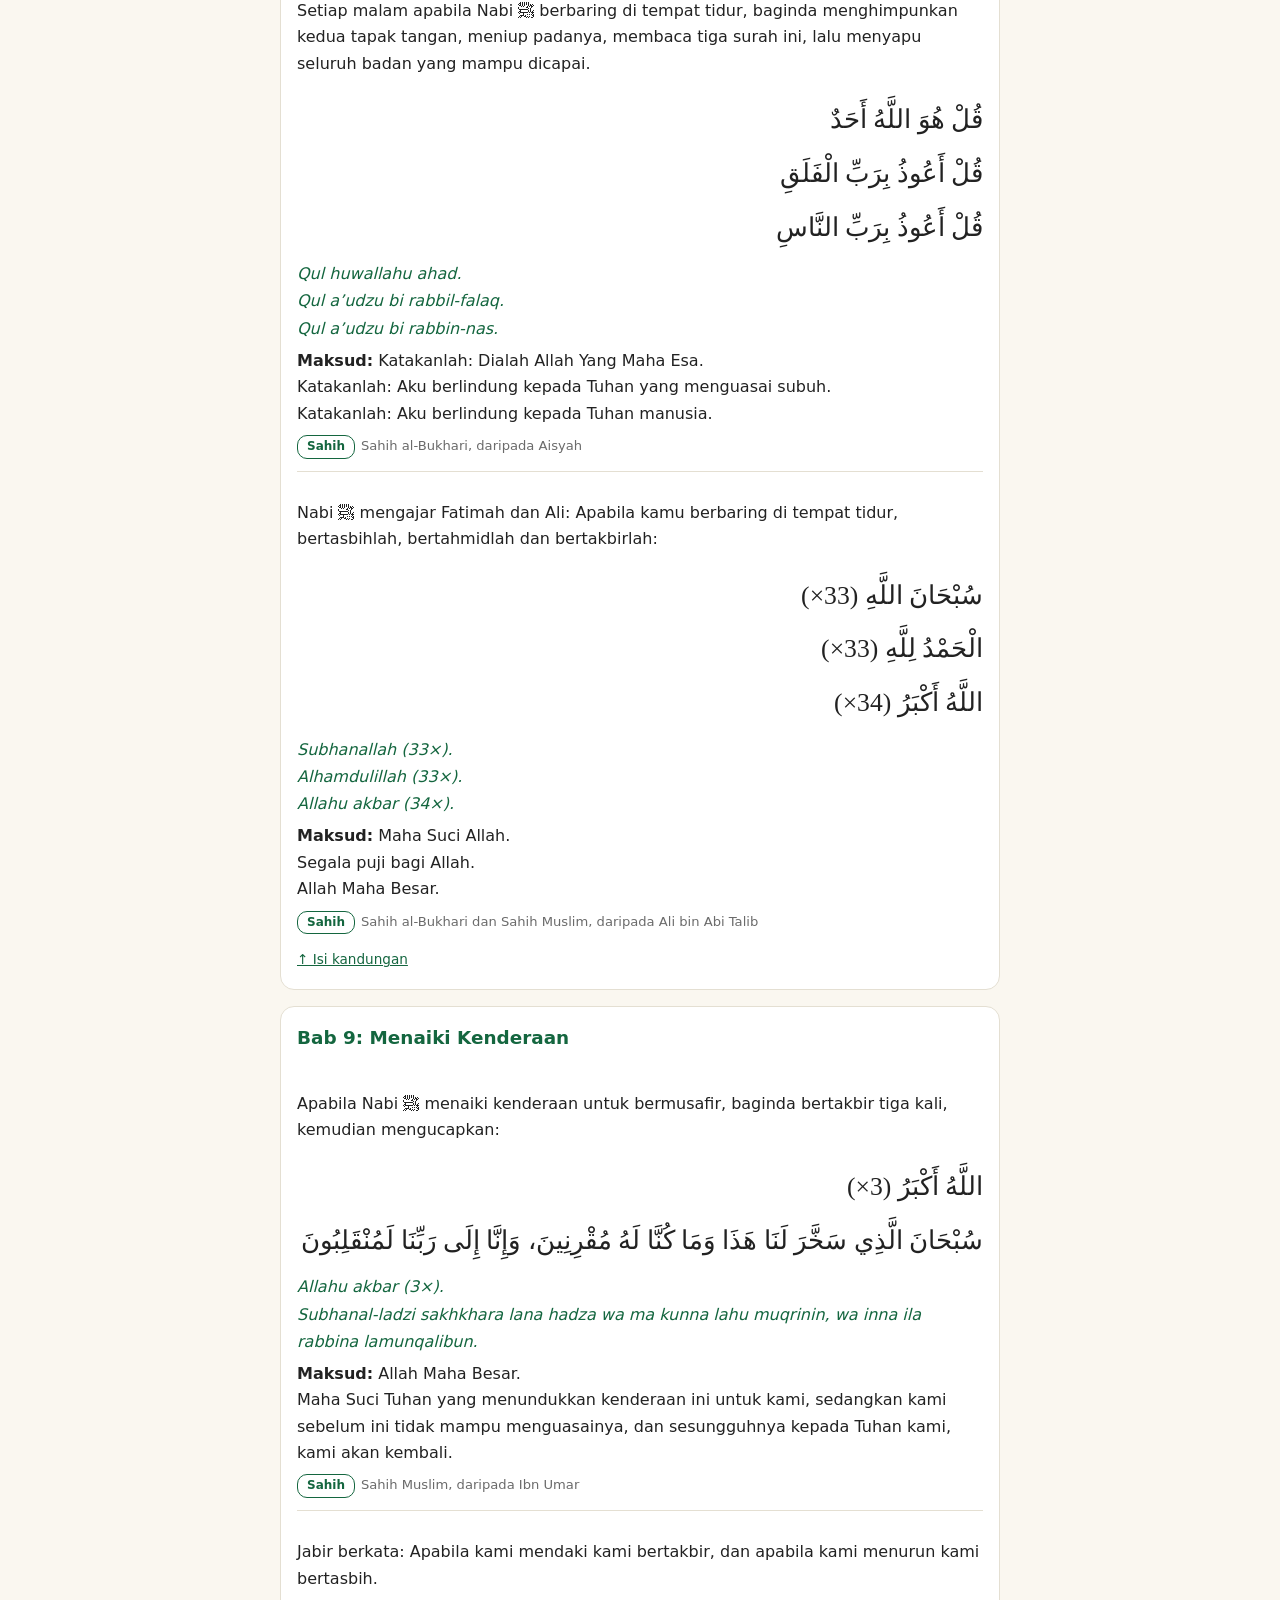
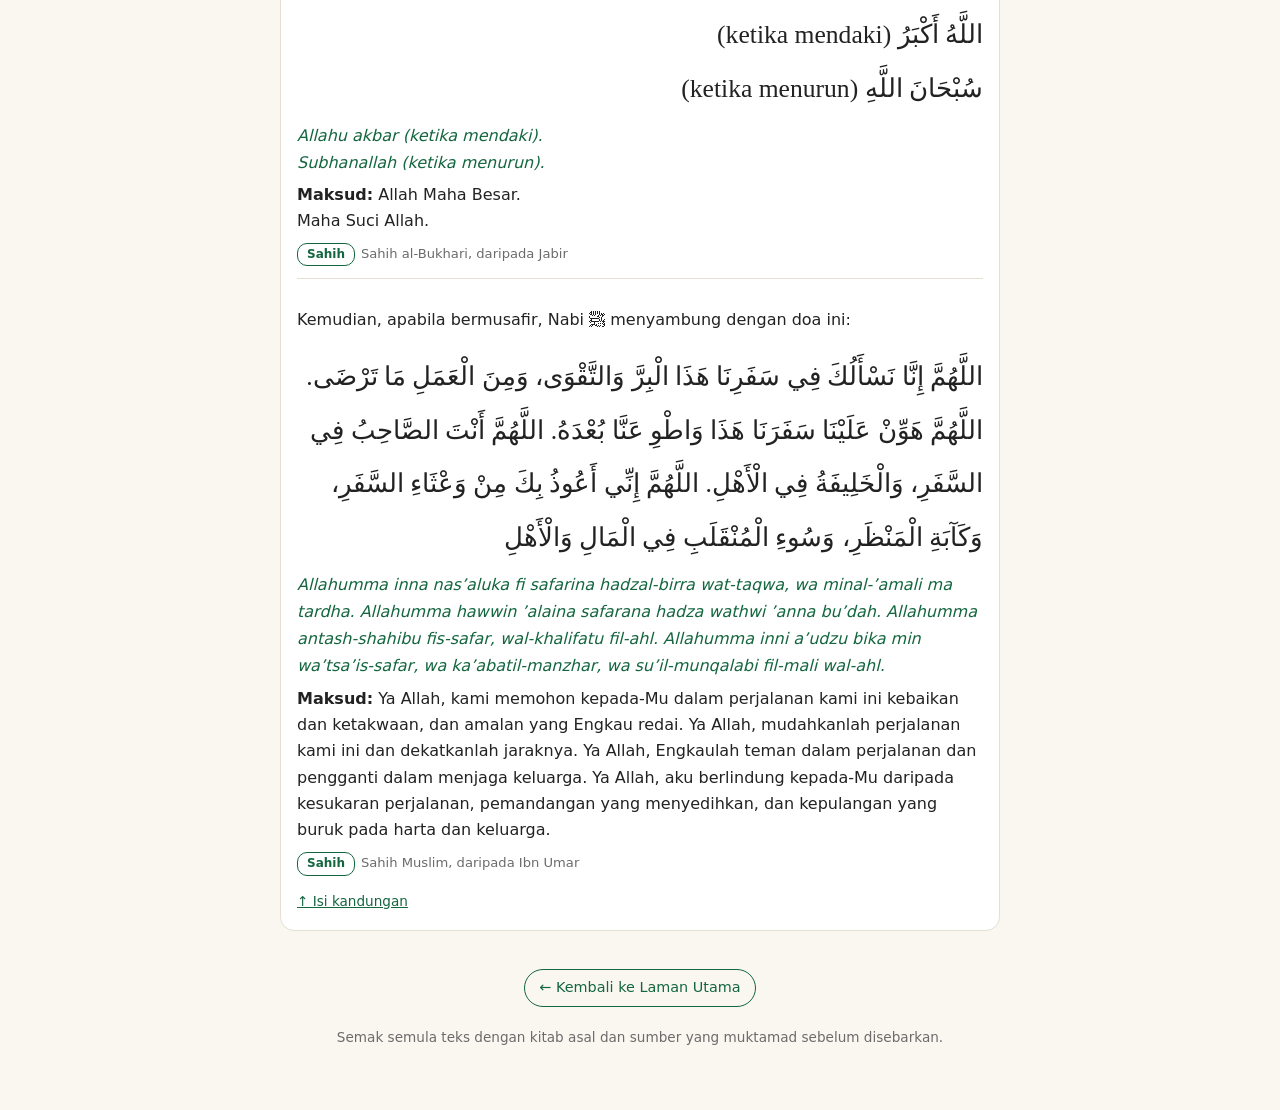
==== commit b5ff2e66: "Update index.html" ====
--- a/azkar/index.html
+++ b/azkar/index.html
@@ -38,7 +38,7 @@
 <header>
 <h1>Al-Azkar Imam Nawawi</h1>
 <p>Himpunan zikir harian dari kitab Al-Azkar karya Imam Nawawi berdasarkan Al-Quran dan As-Sunnah</p>
-<p>(Aplikasi dibangun oleh Penuntut Ilmu Kecil)</p>
+<p>Aplikasi dibangun oleh Penuntut Ilmu Kecil</p>
 <a class="back" href="../">← Kembali ke Laman Utama</a>
 </header>
 
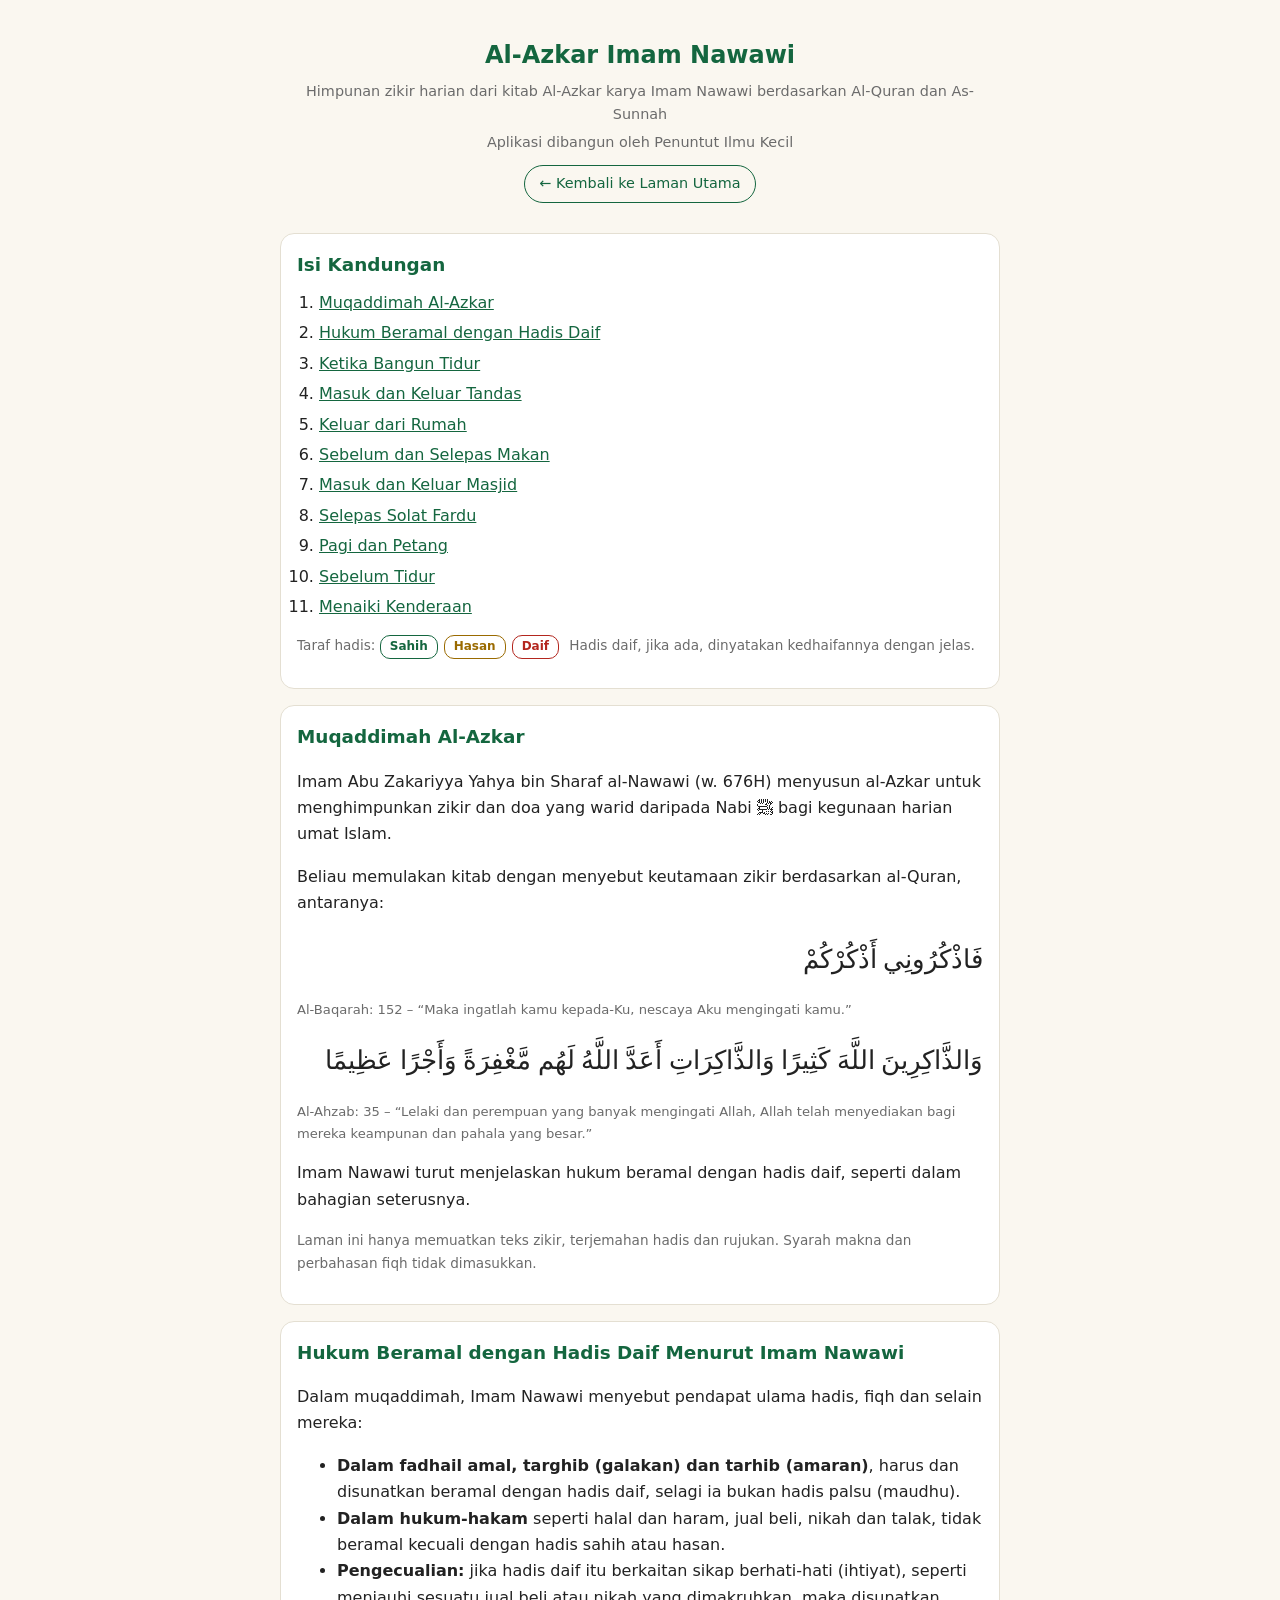
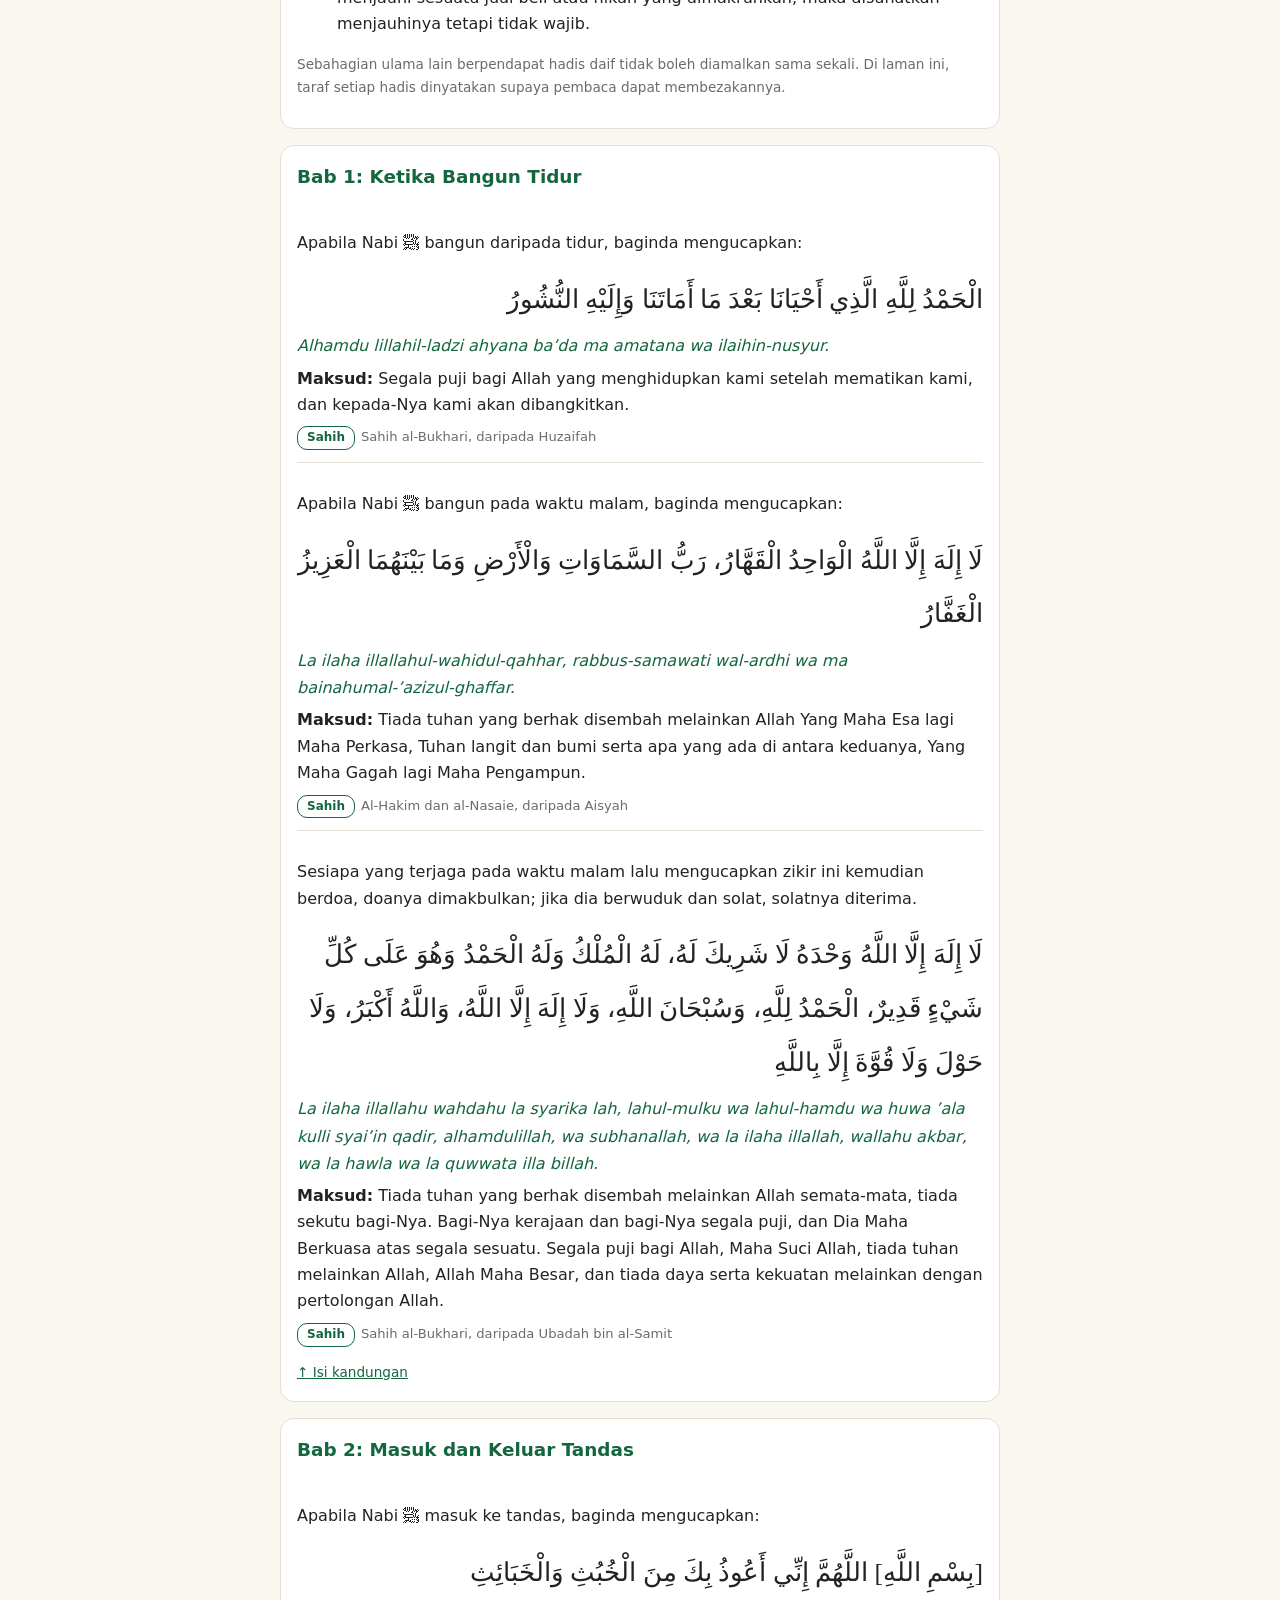
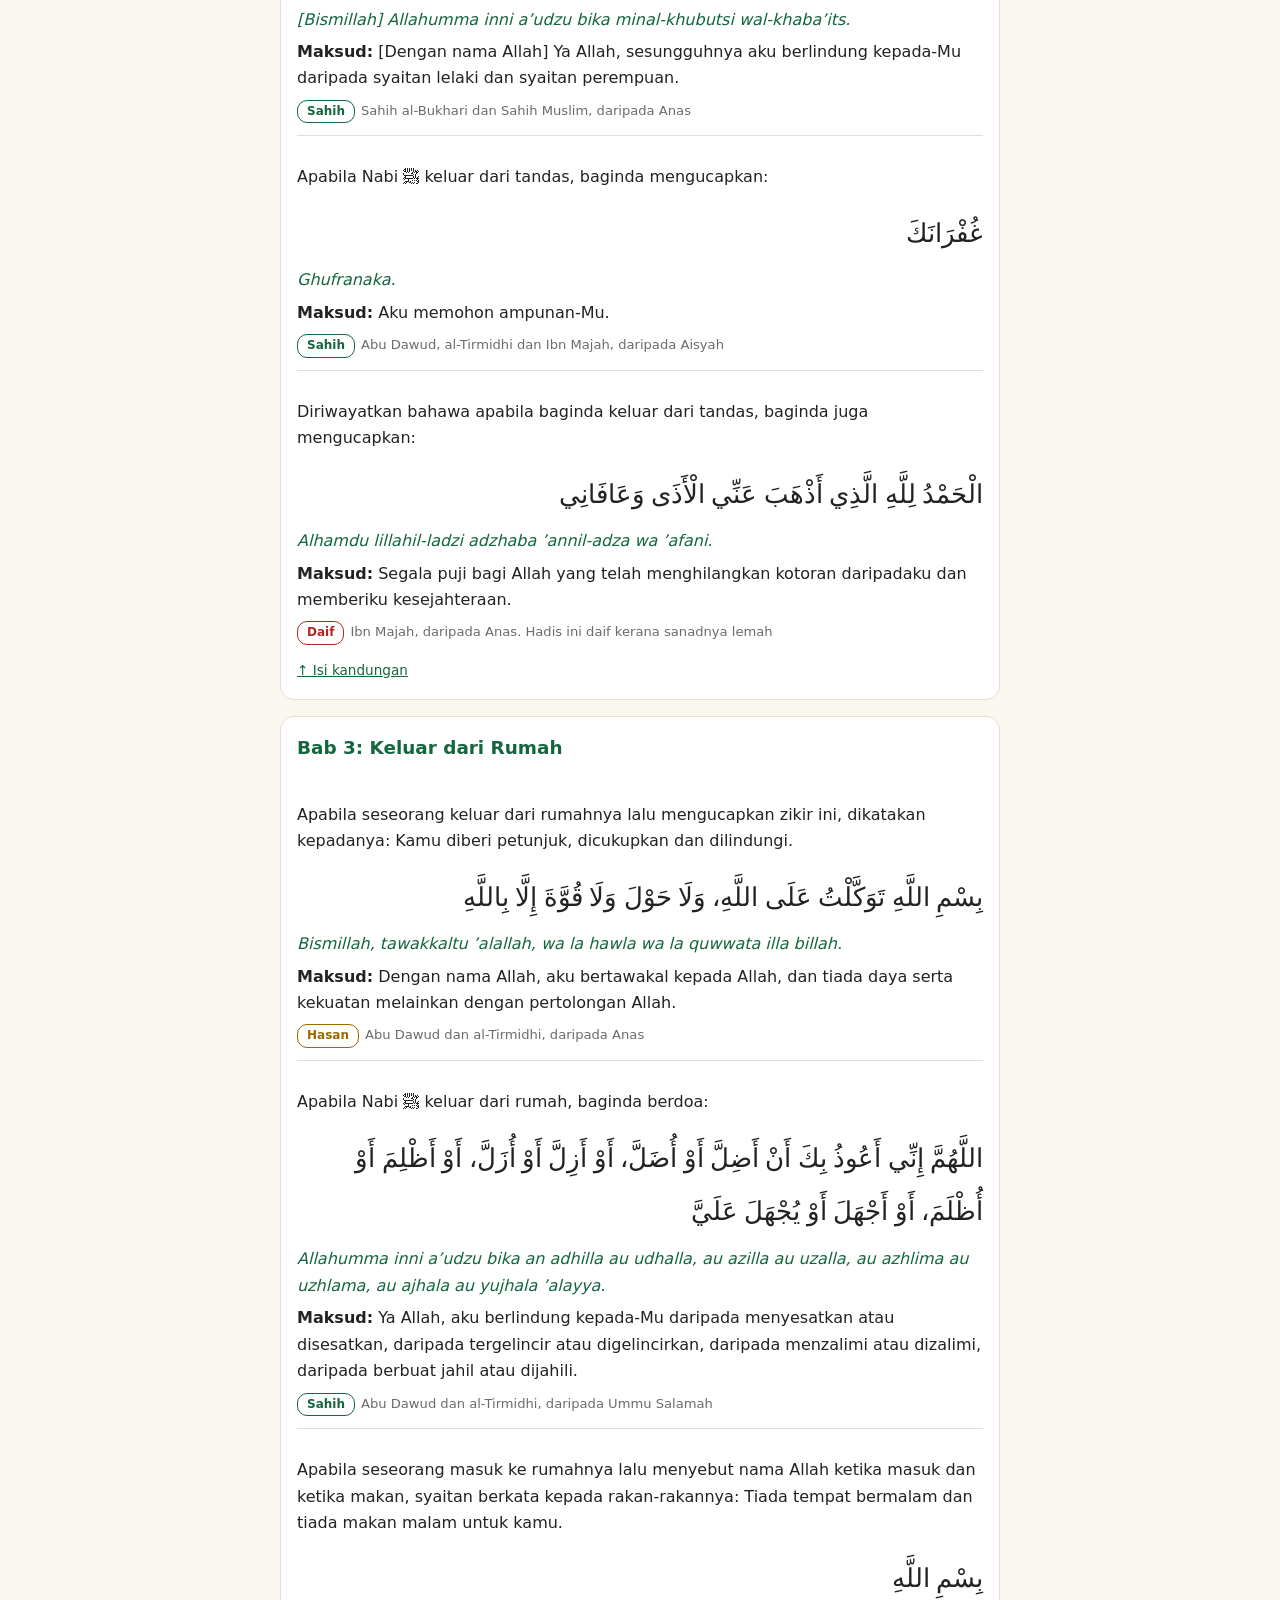
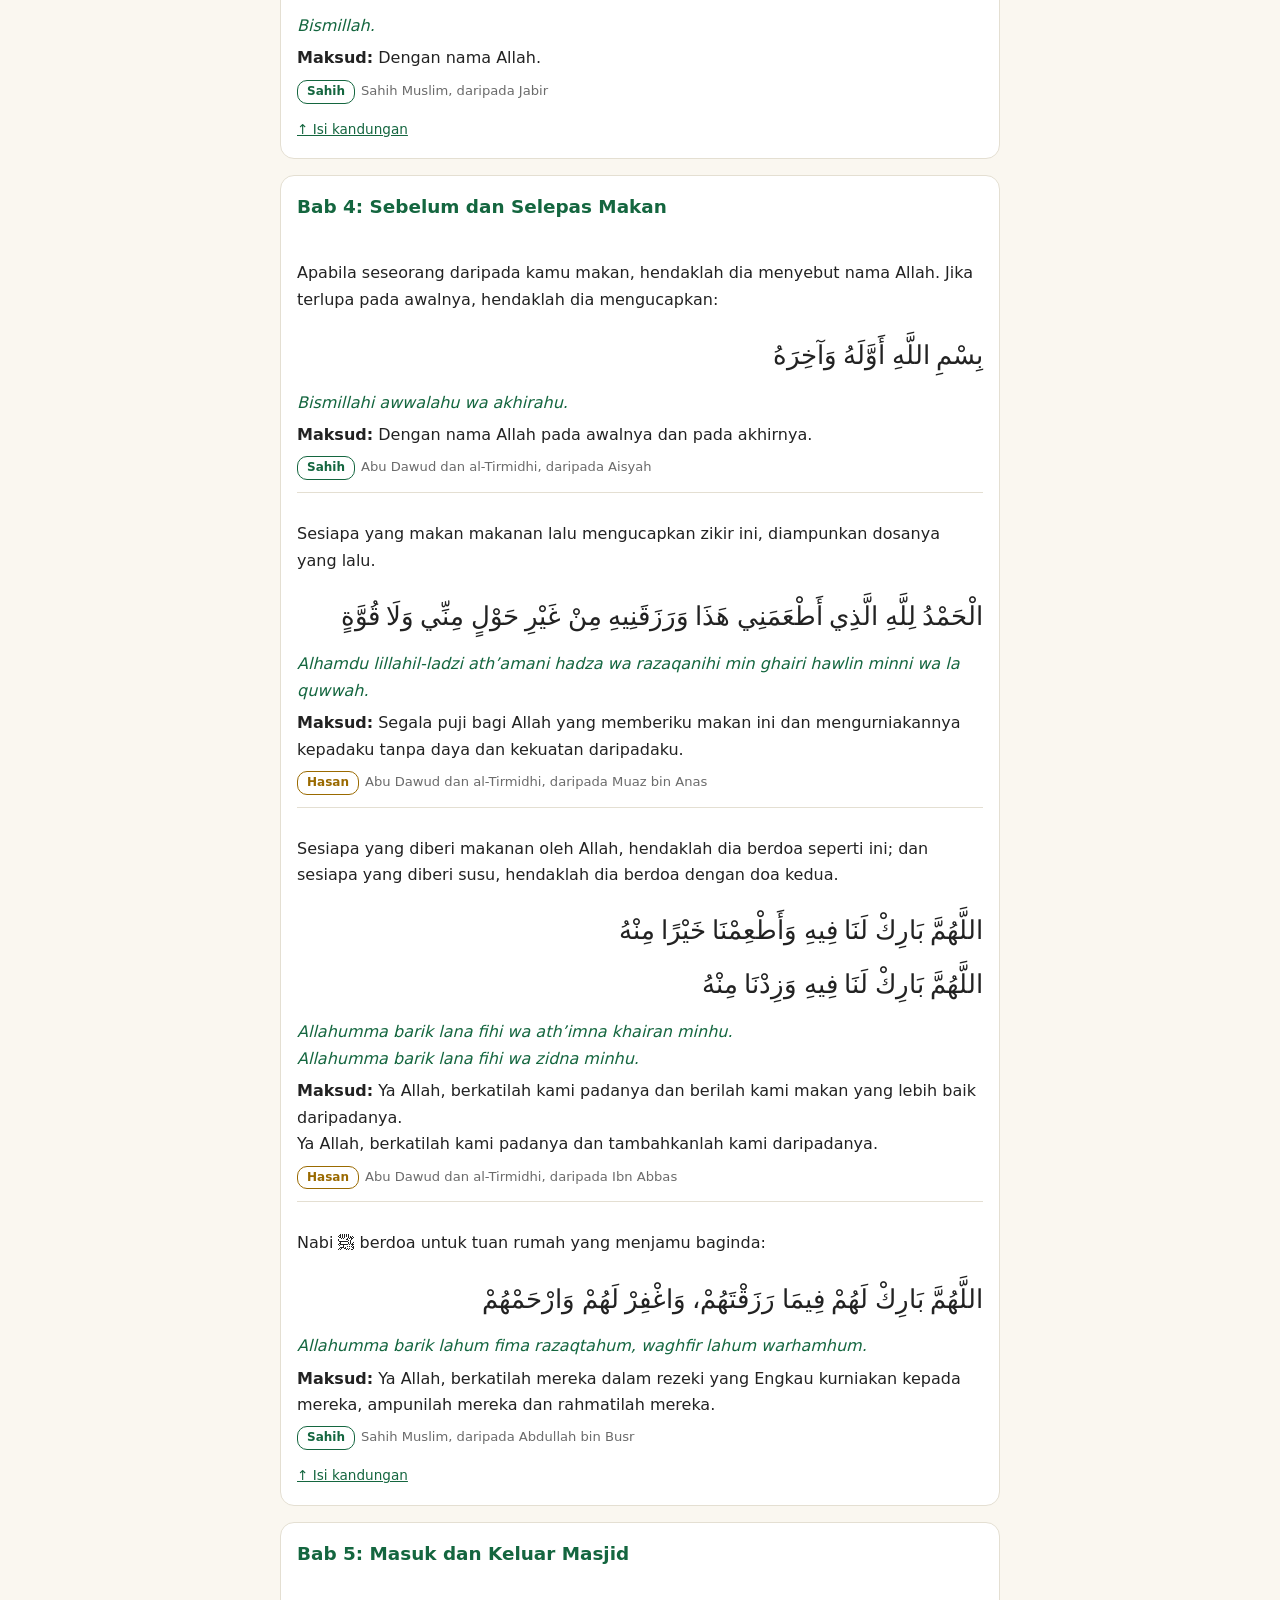
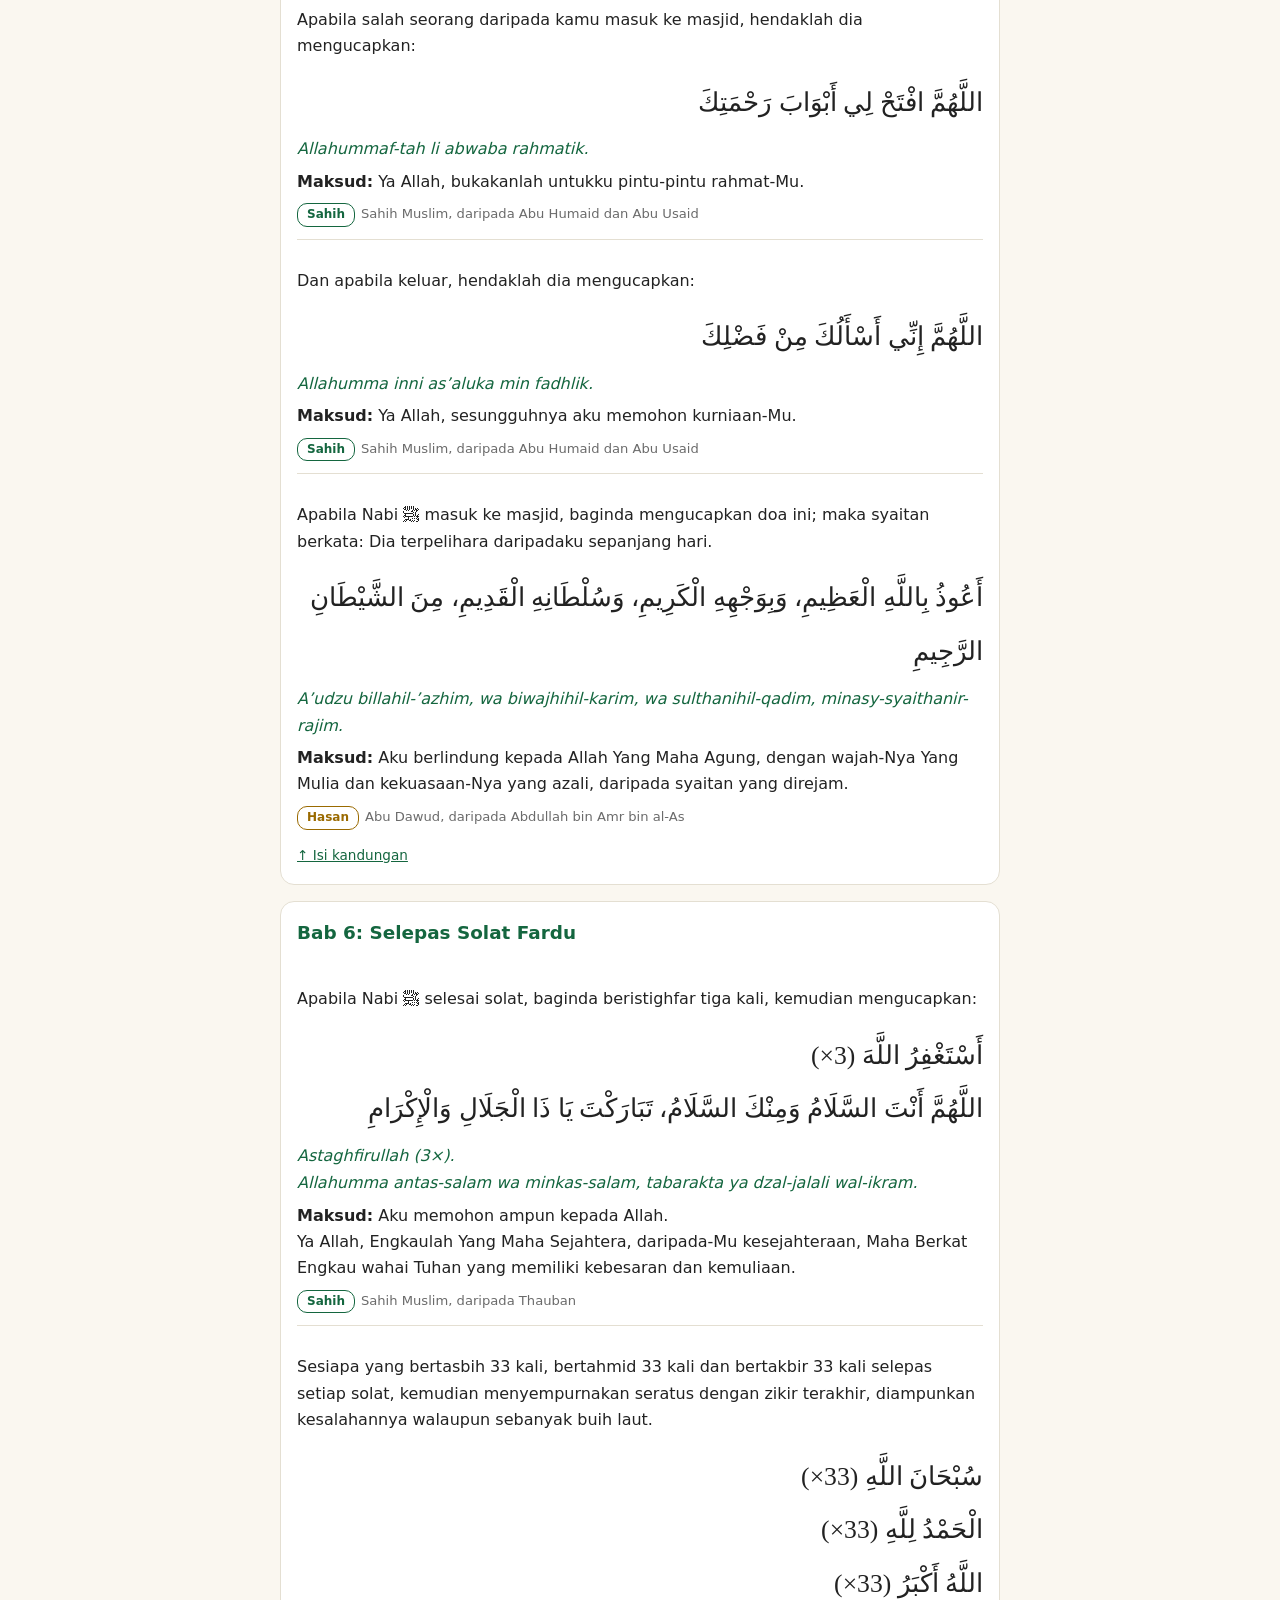
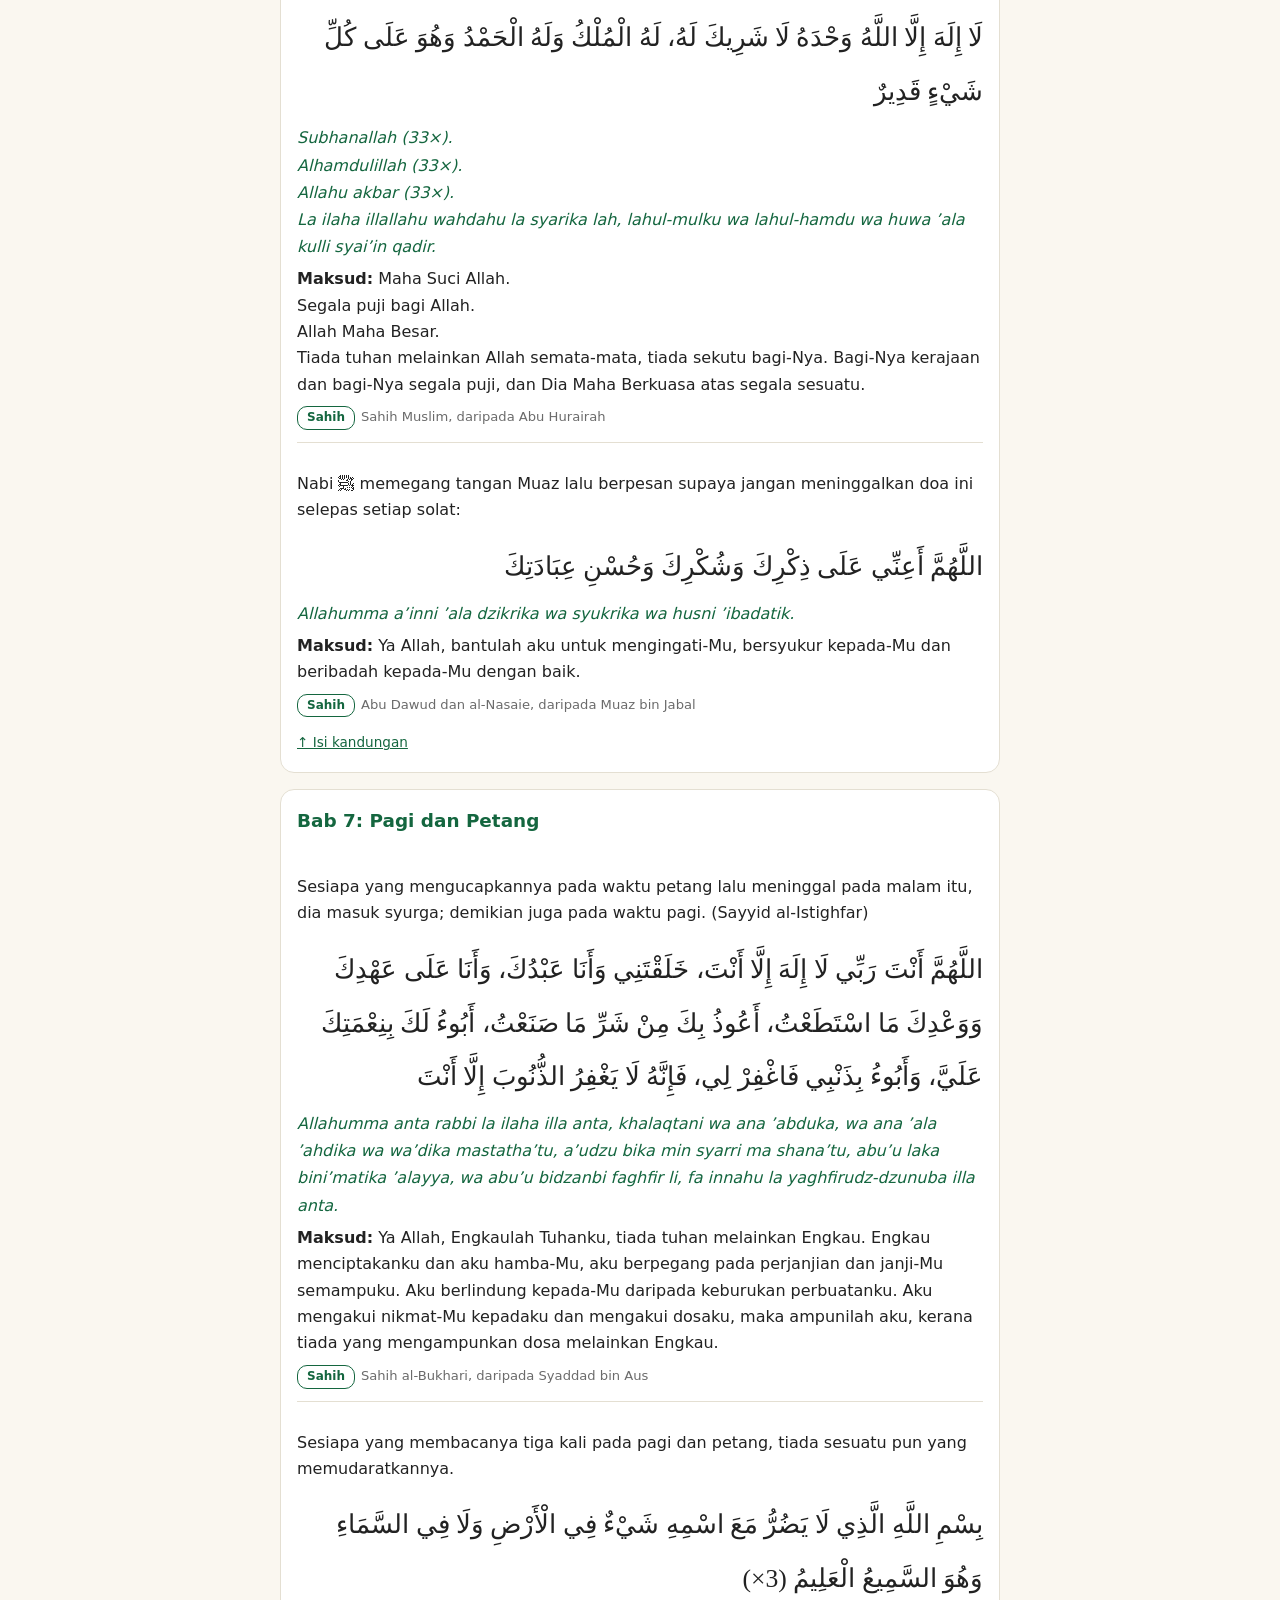
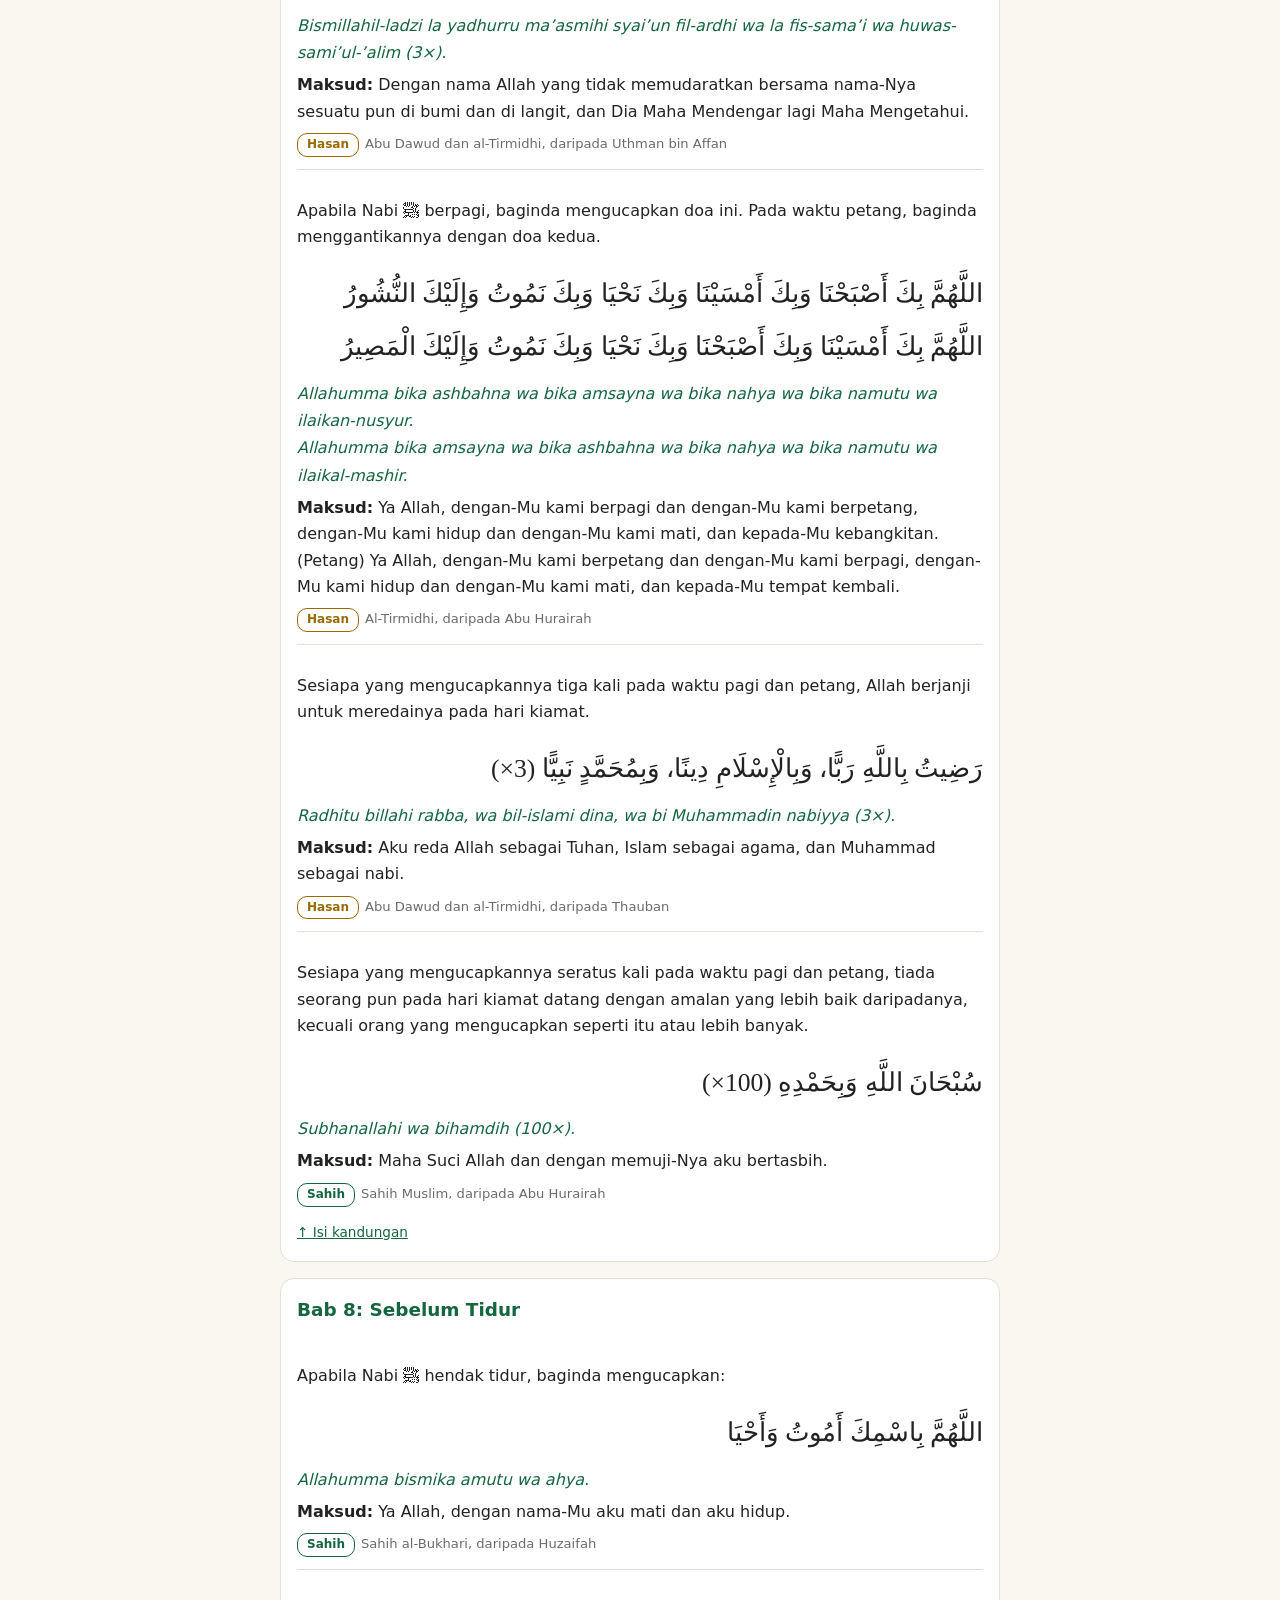
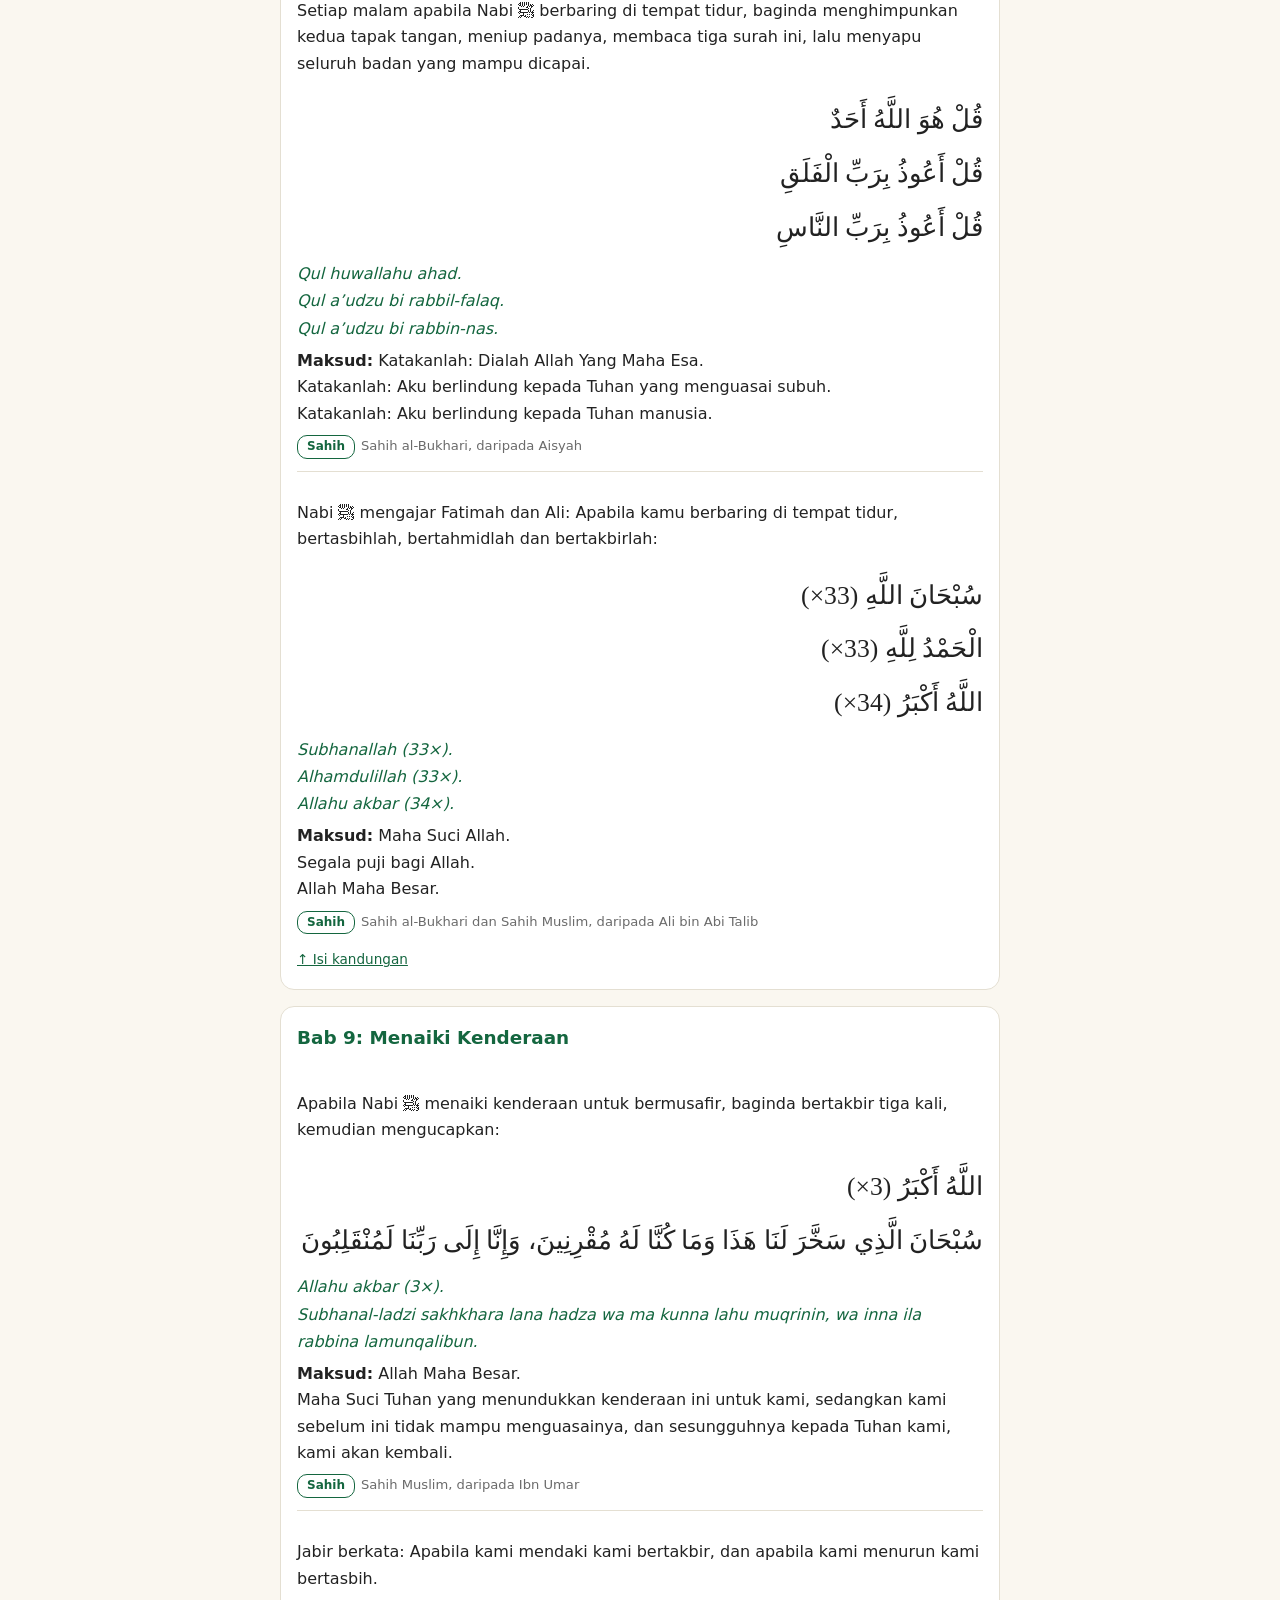
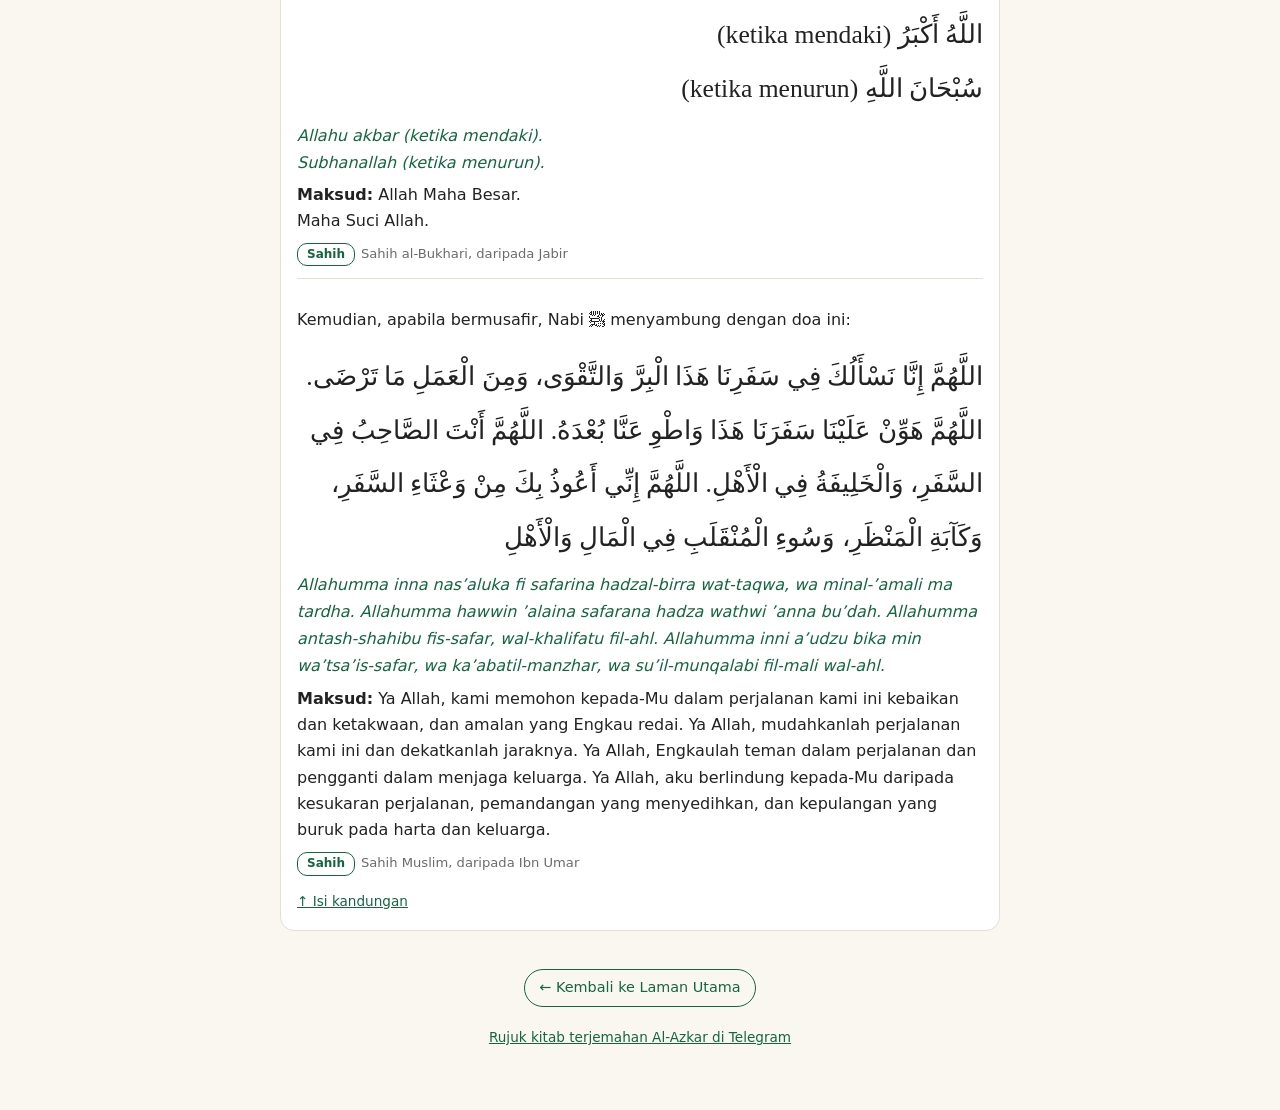
==== commit bf15b61a: "Update index.html" ====
--- a/azkar/index.html
+++ b/azkar/index.html
@@ -74,7 +74,7 @@
 <div id="bab"></div>
 <footer>
 <a class="back" href="../">← Kembali ke Laman Utama</a>
-<p>Semak semula teks dengan kitab asal dan sumber yang muktamad sebelum disebarkan.</p>
+<p><a href="https://t.me/kitabpdfterjemahan/229?single" target="_blank" rel="noopener">Rujuk kitab terjemahan Al-Azkar di Telegram</a></p>
 </footer>
 </main>
 <script>
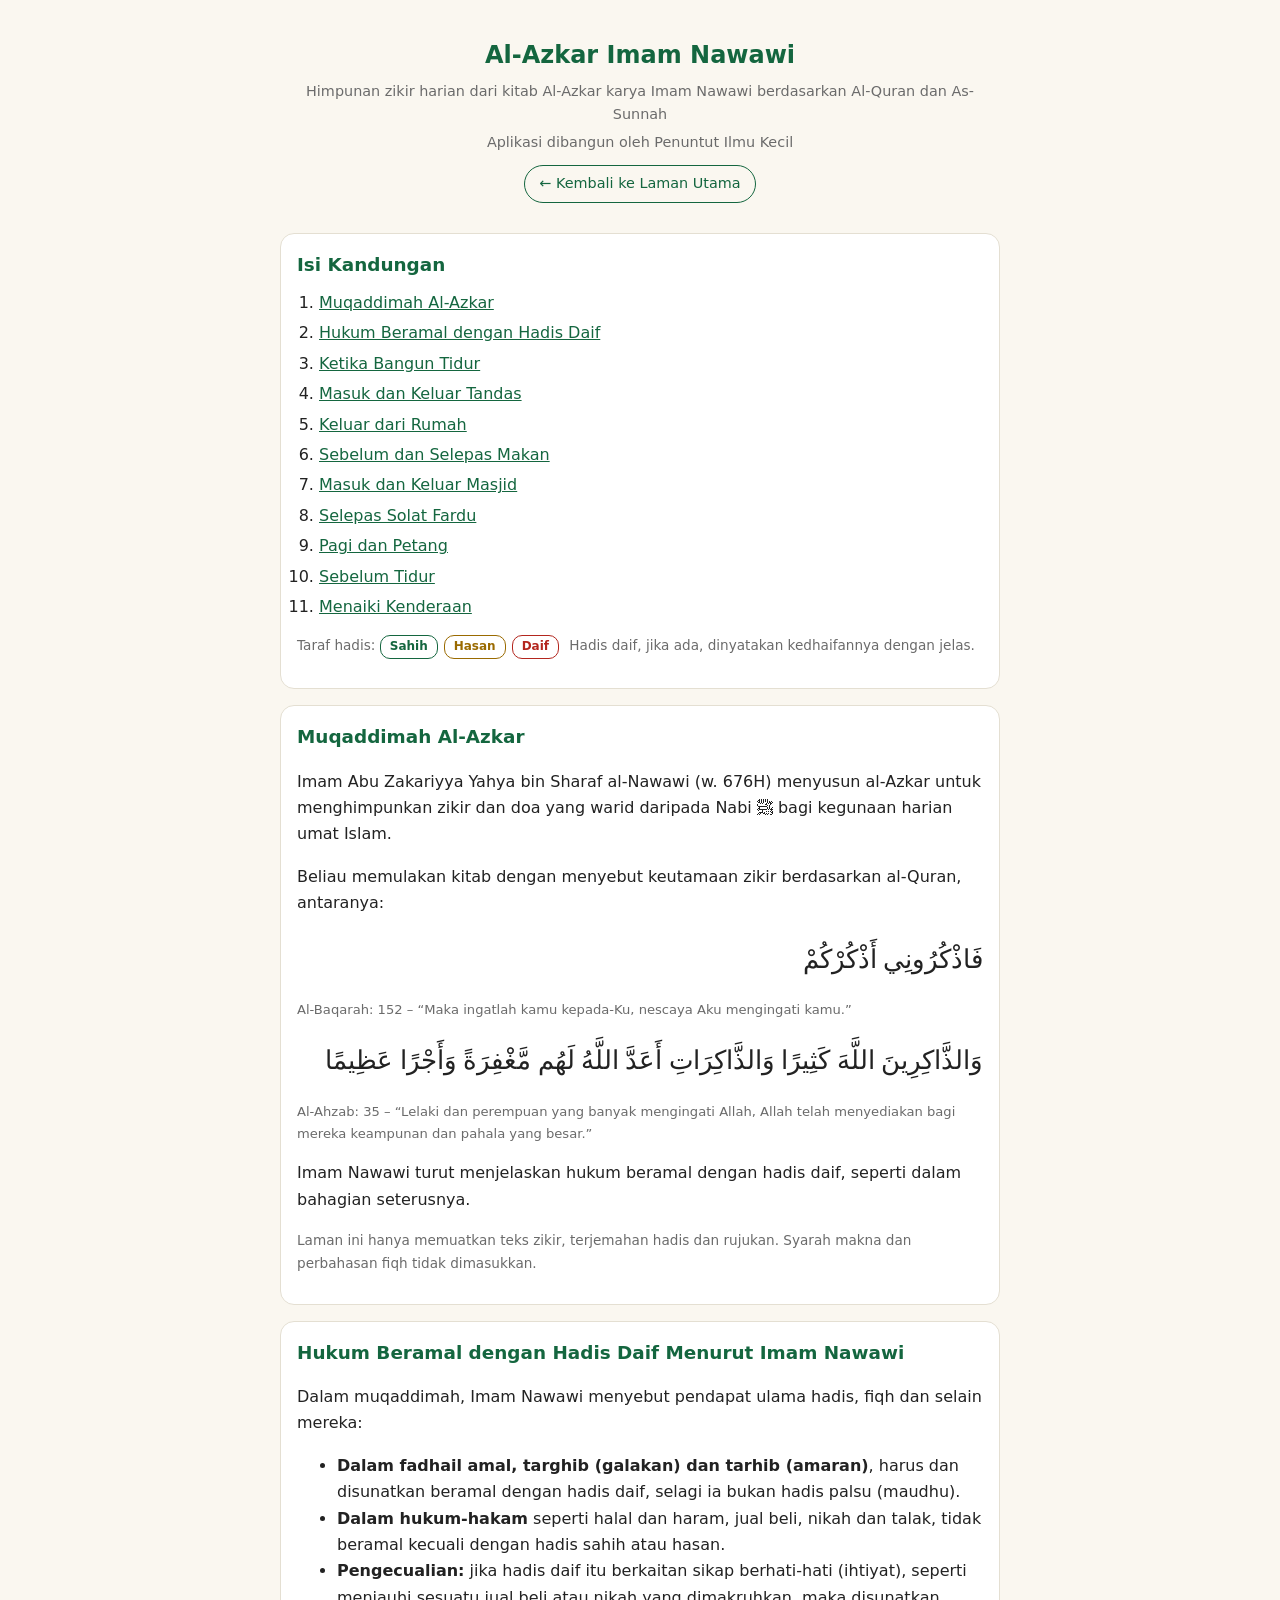
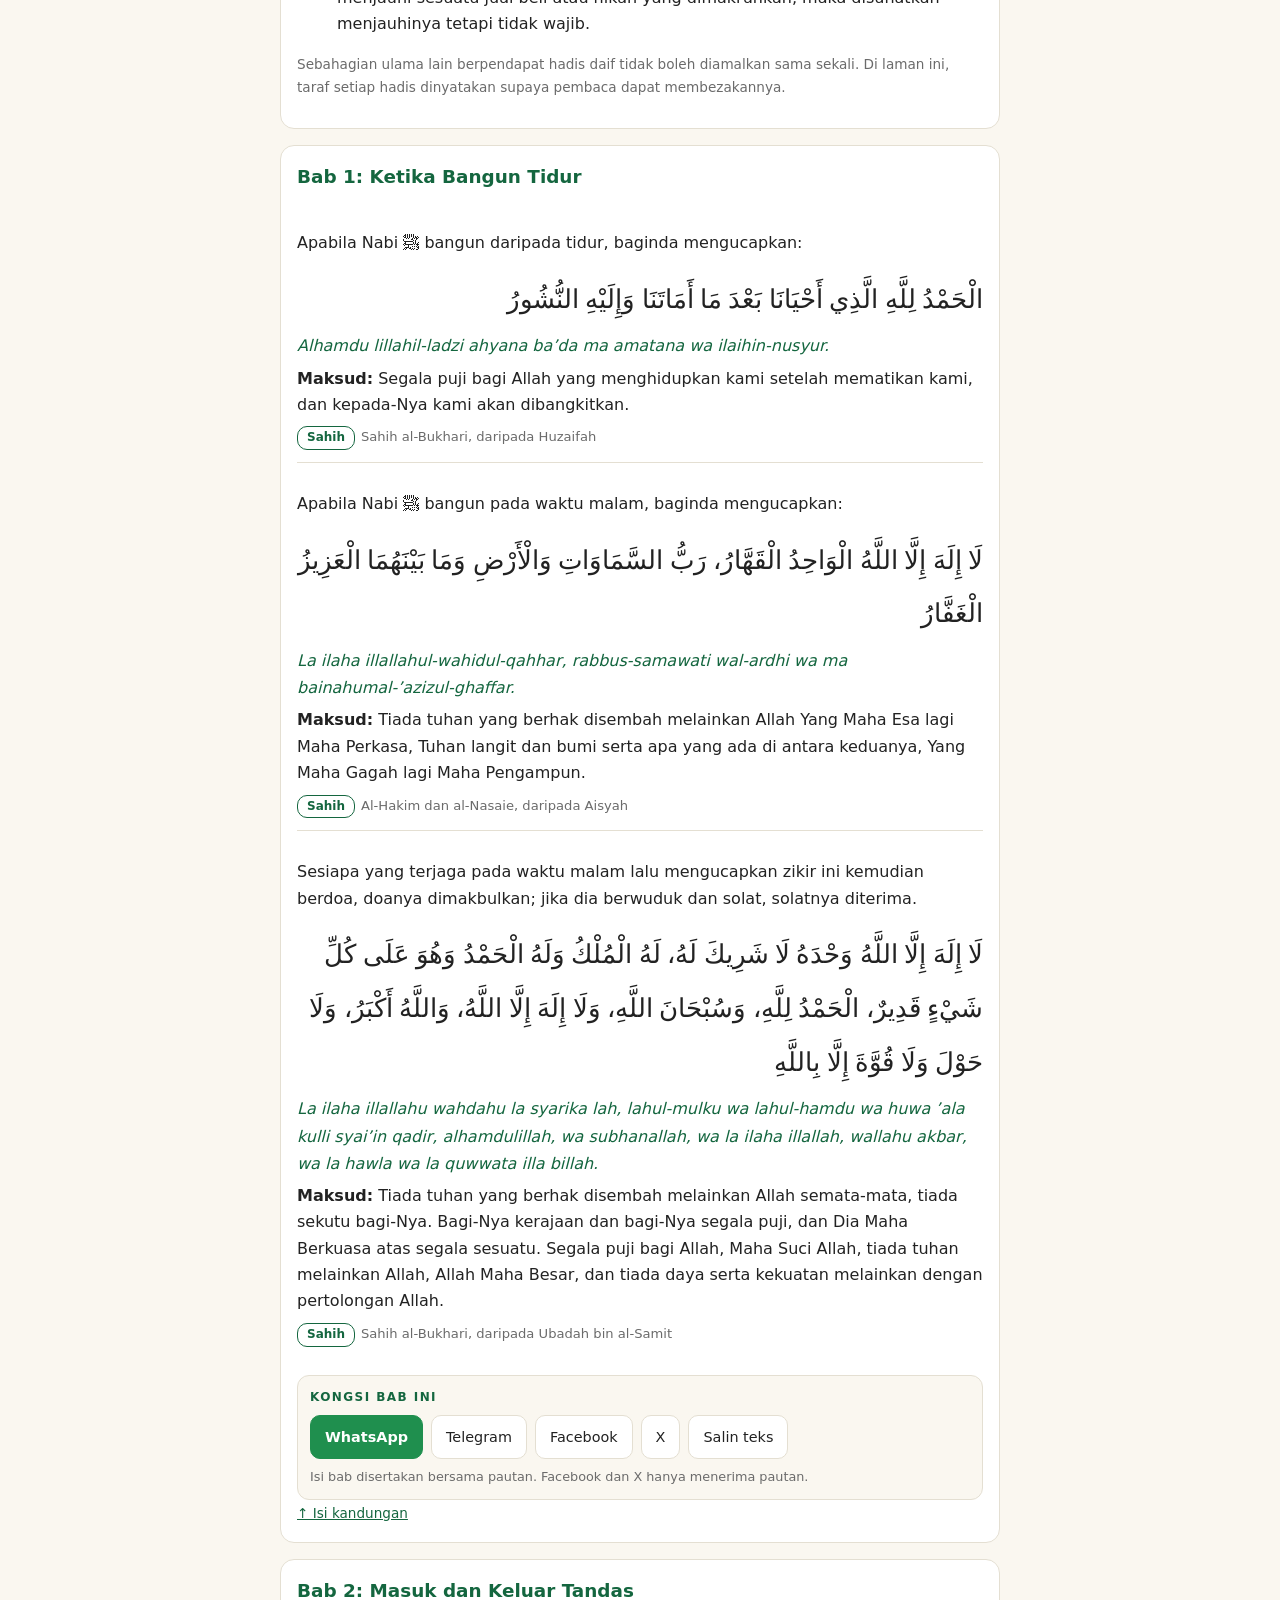
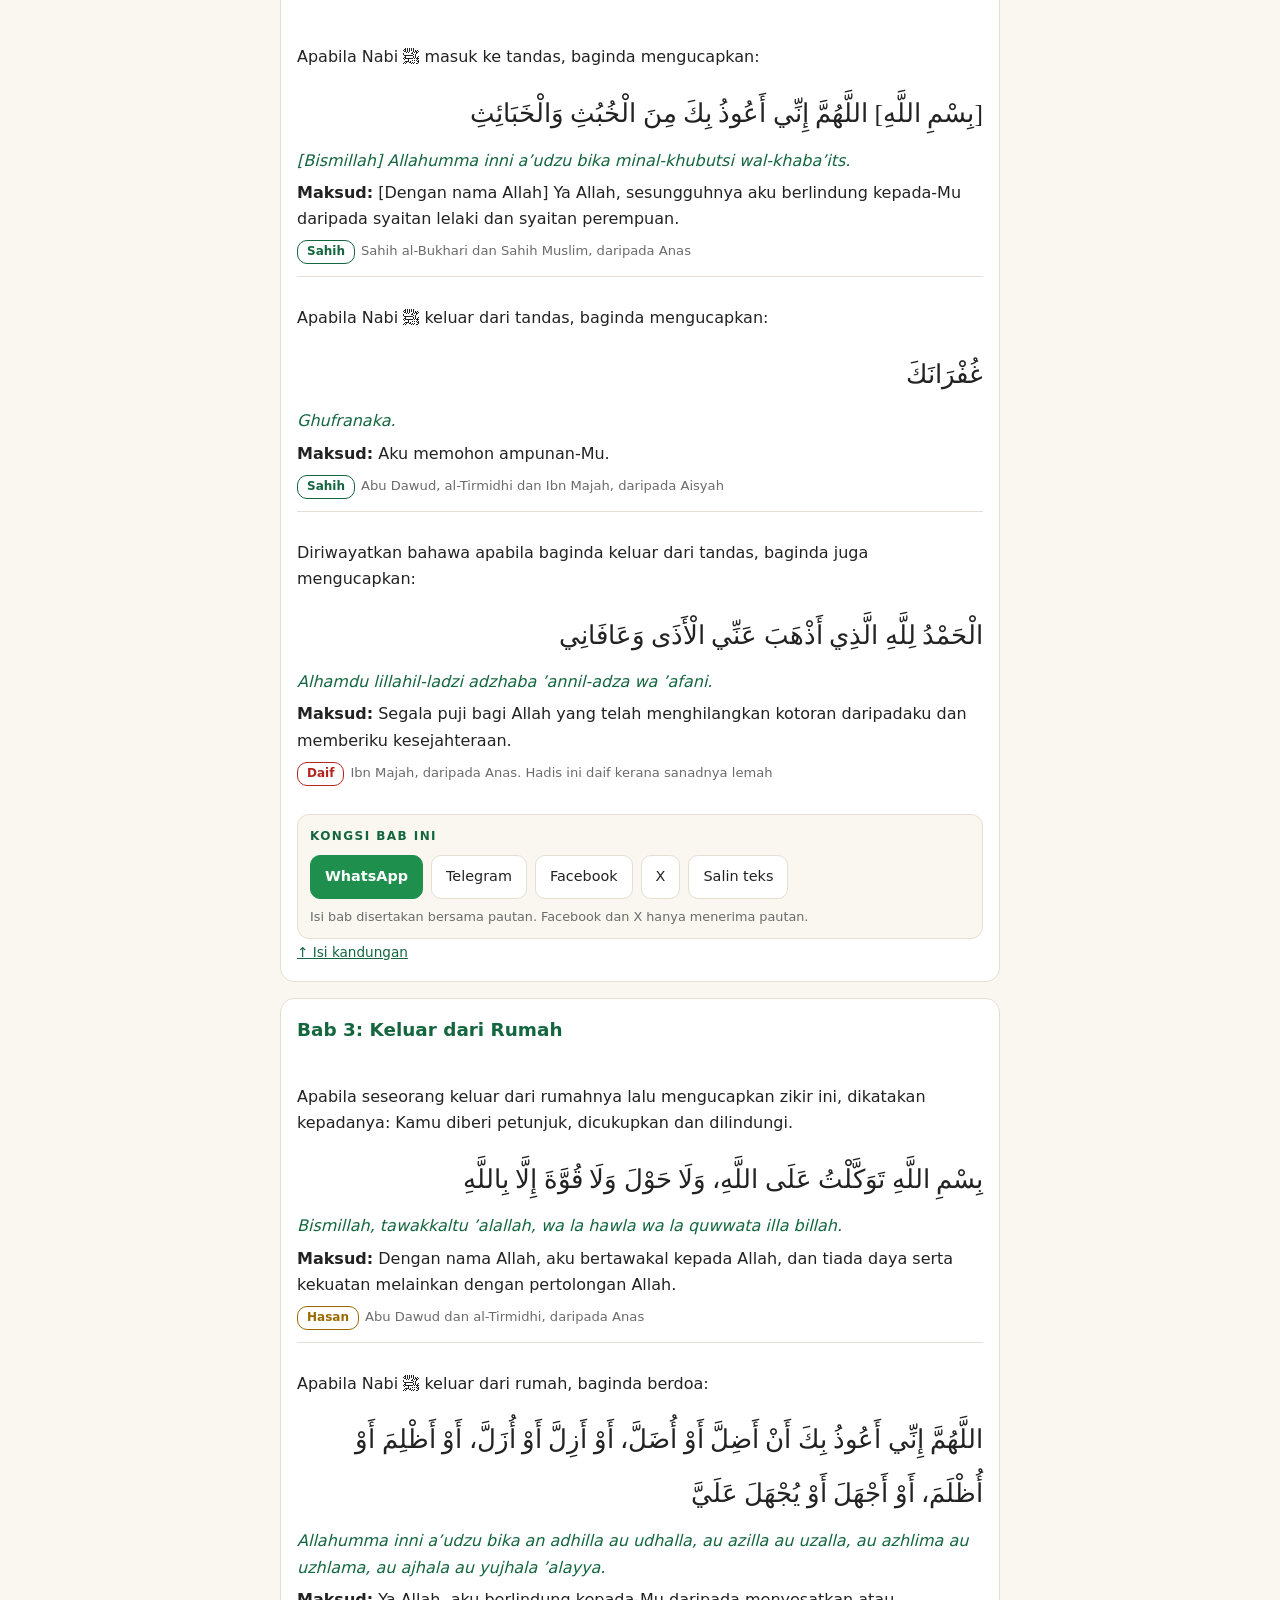
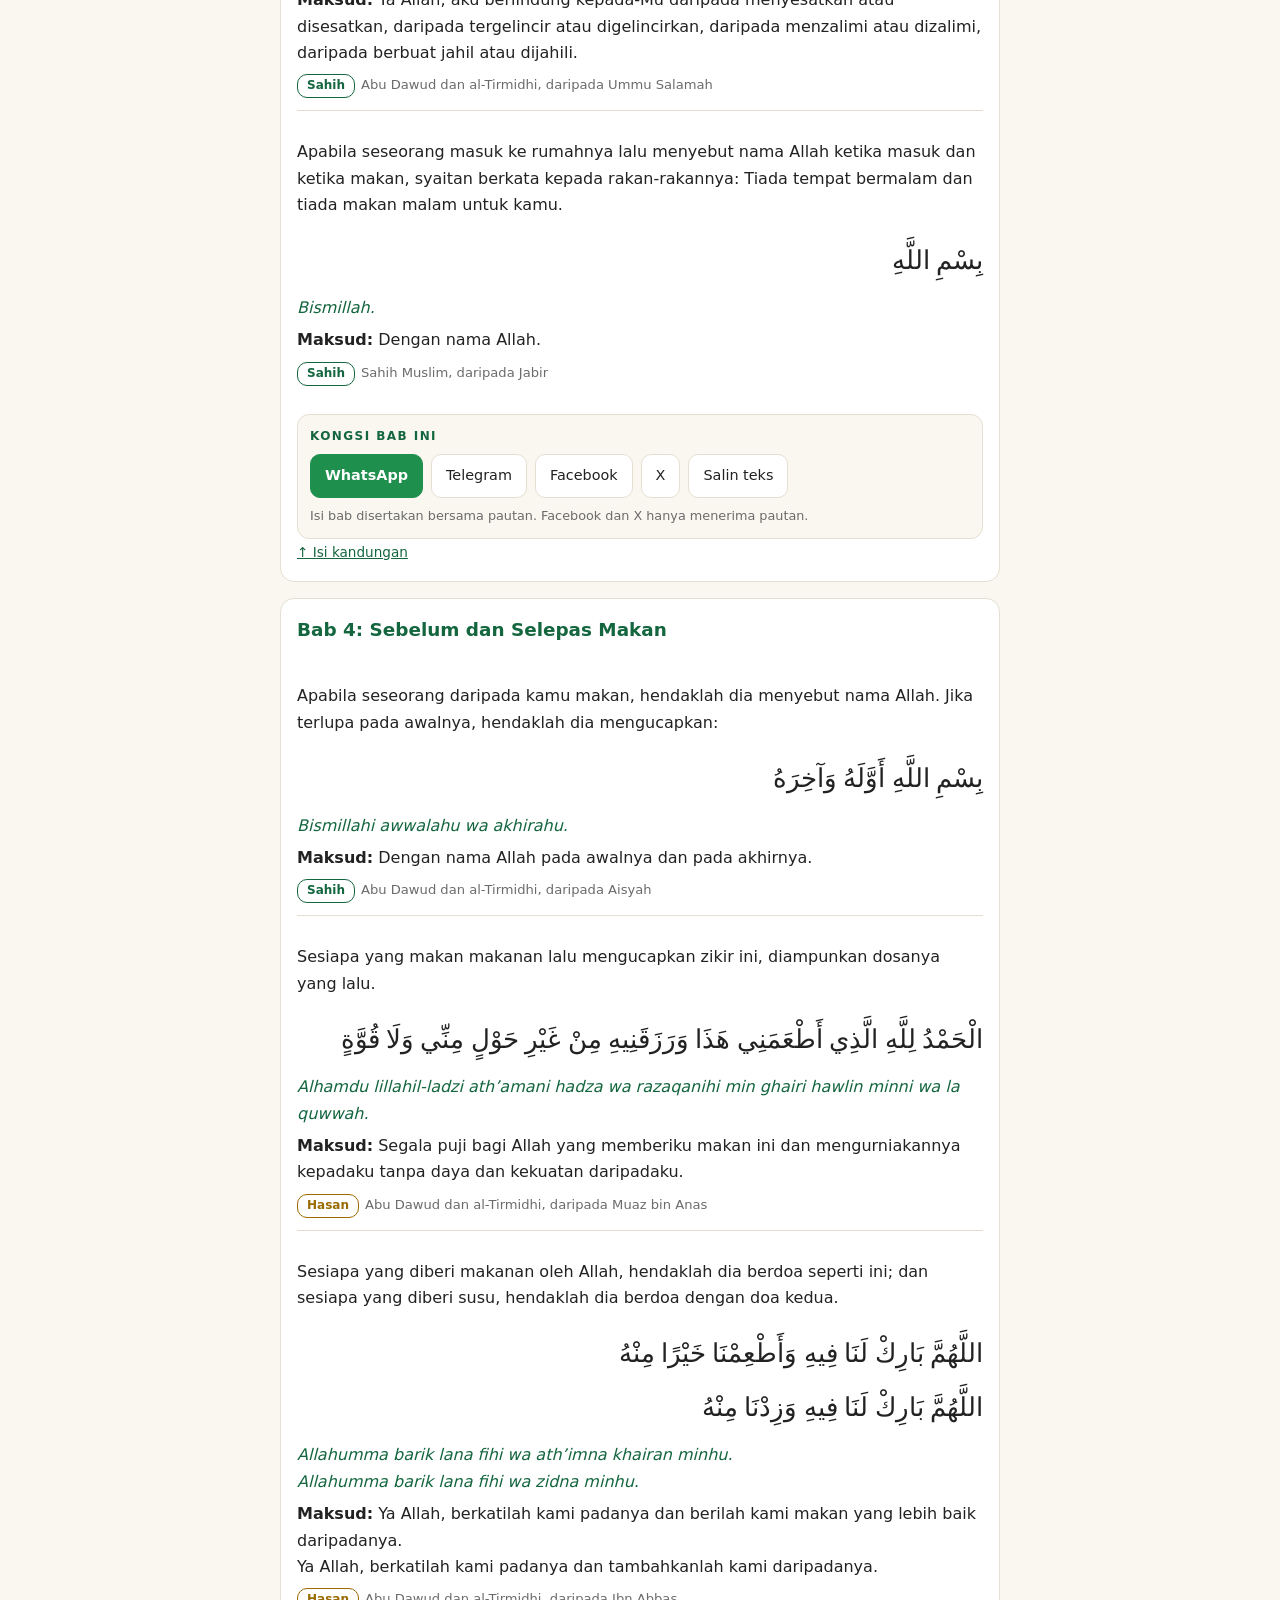
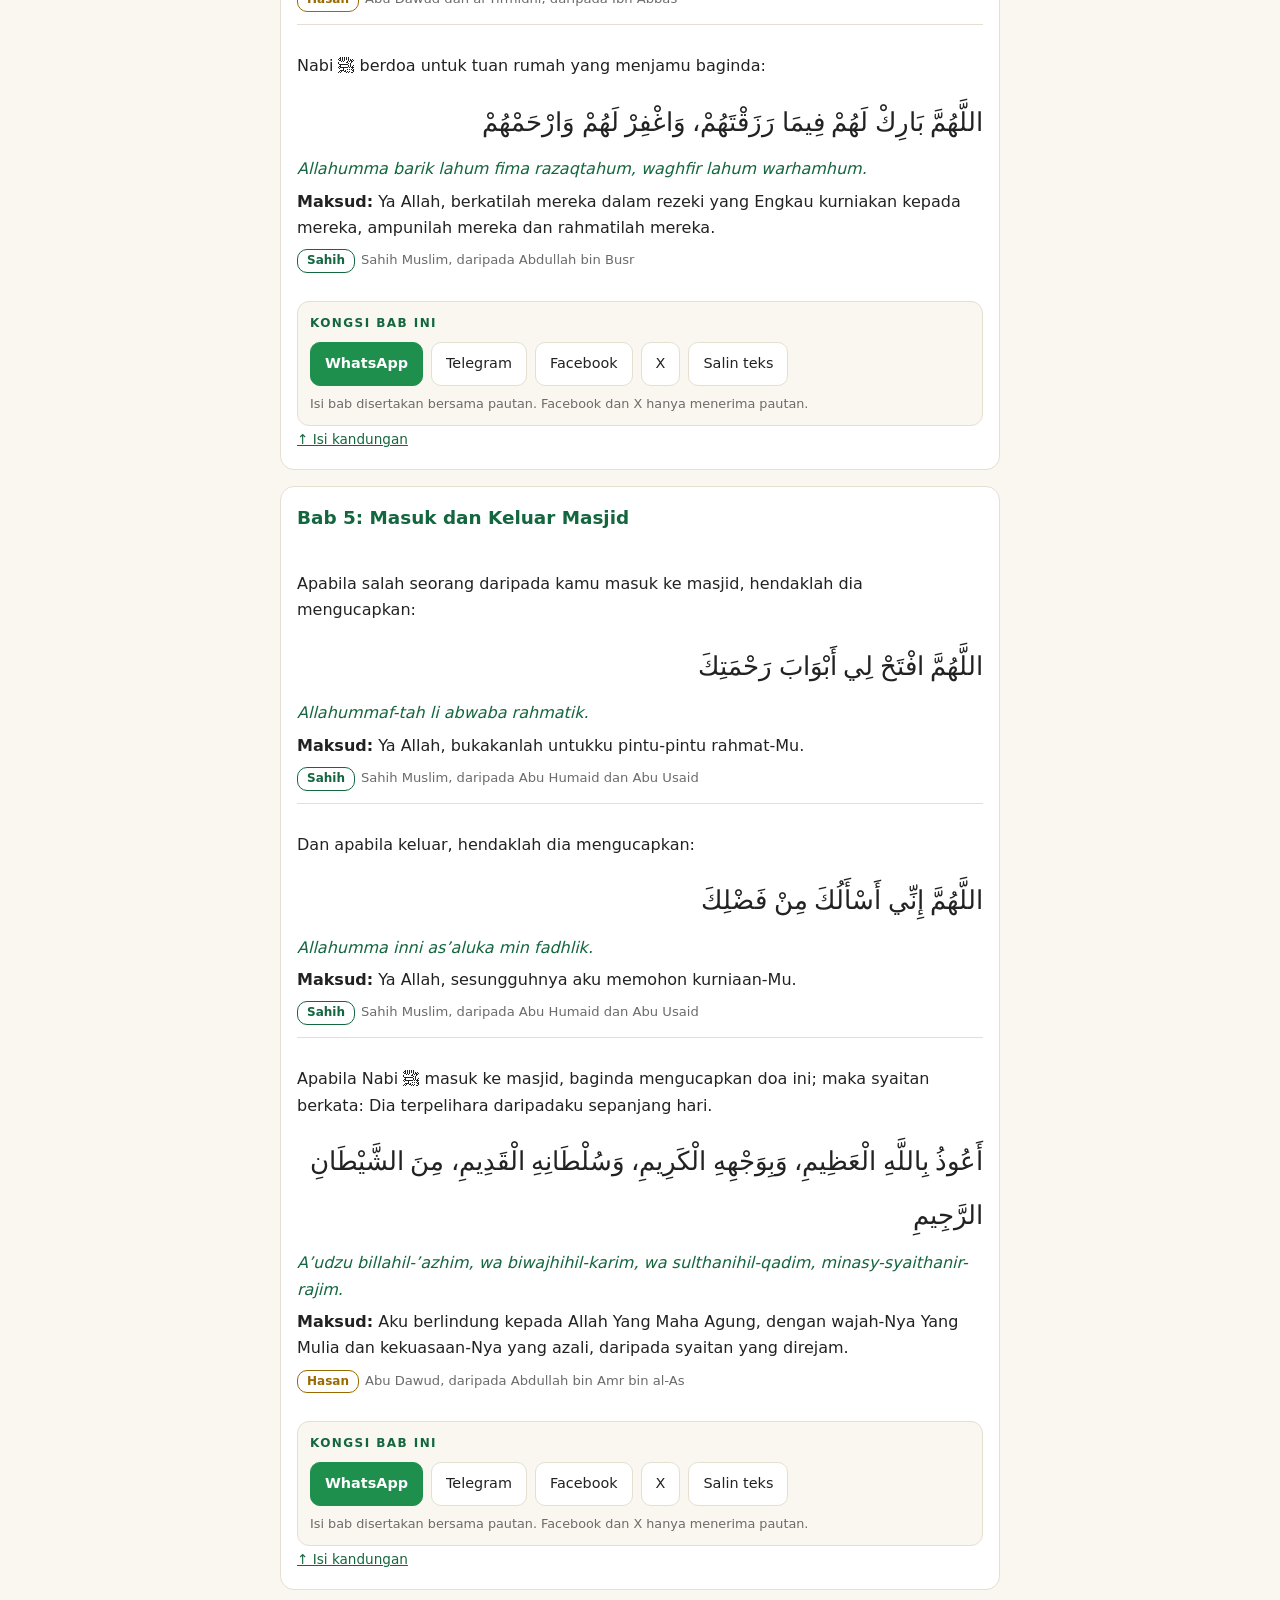
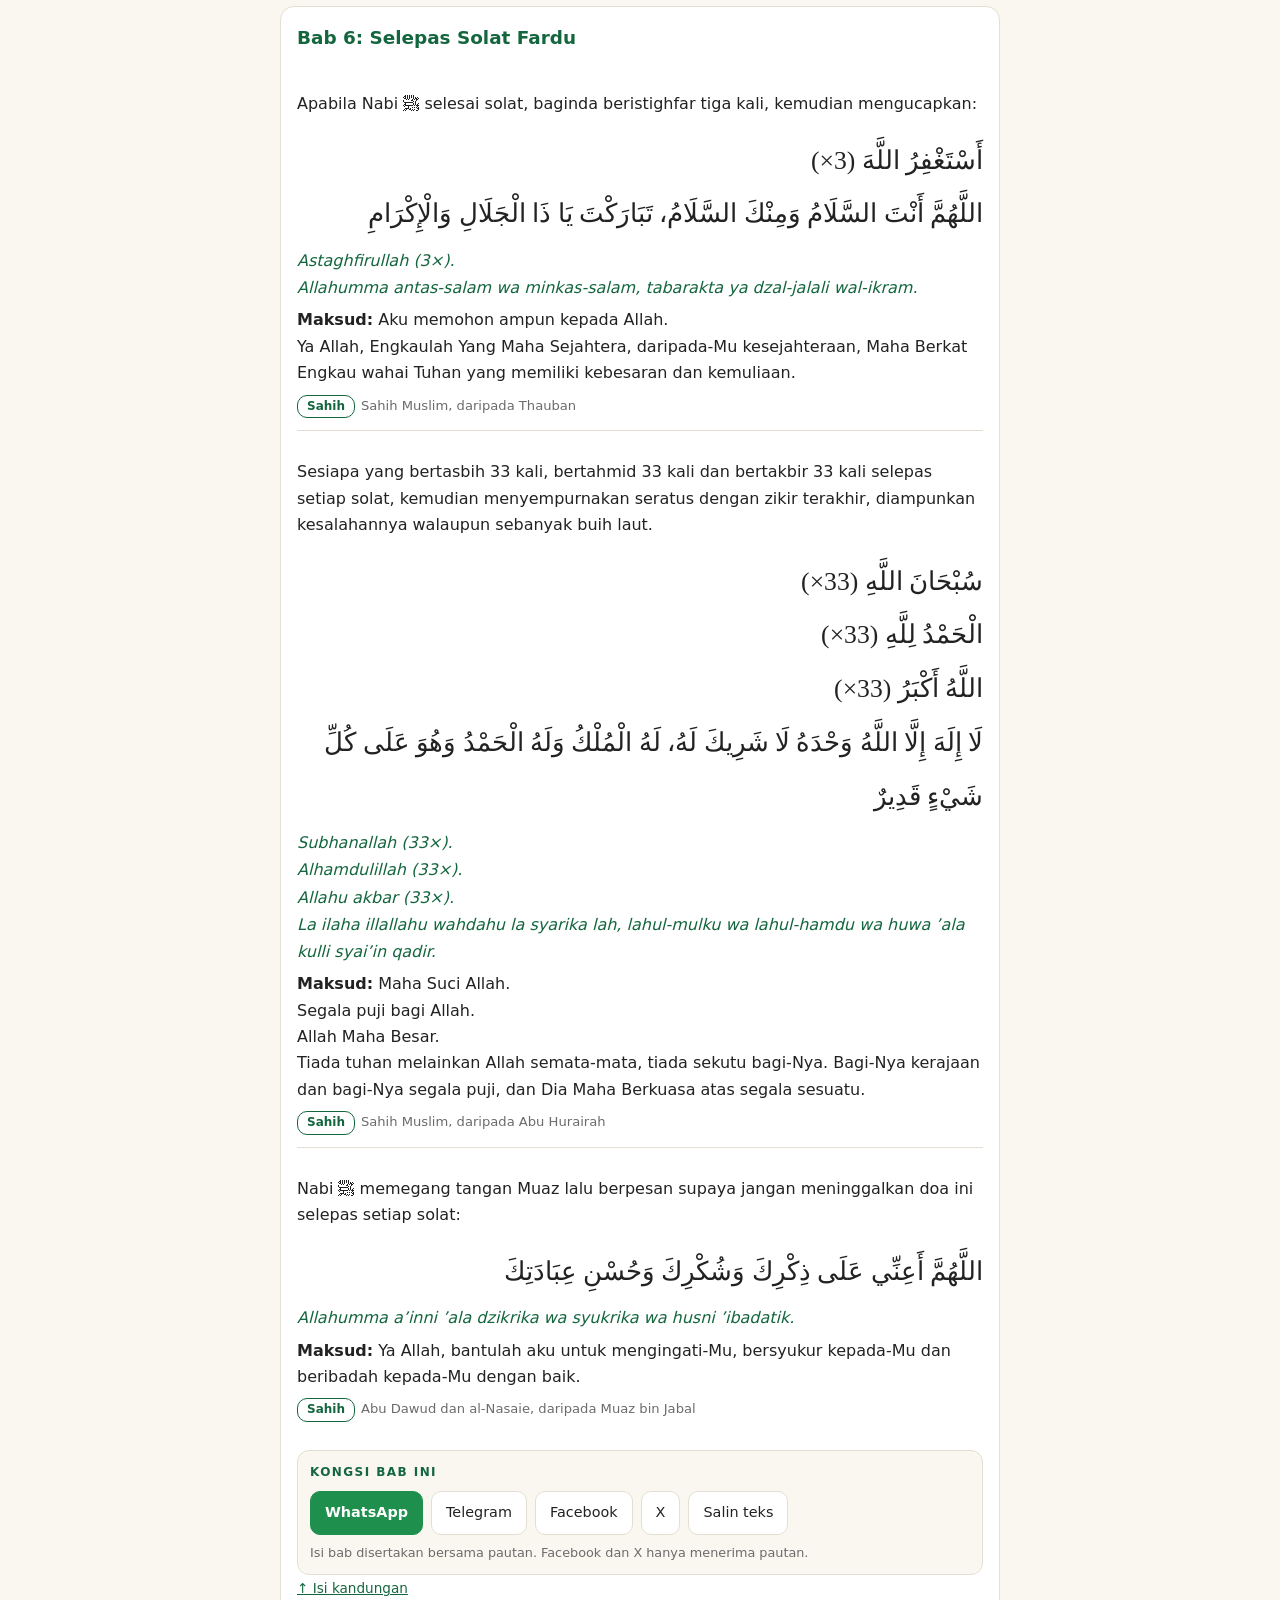
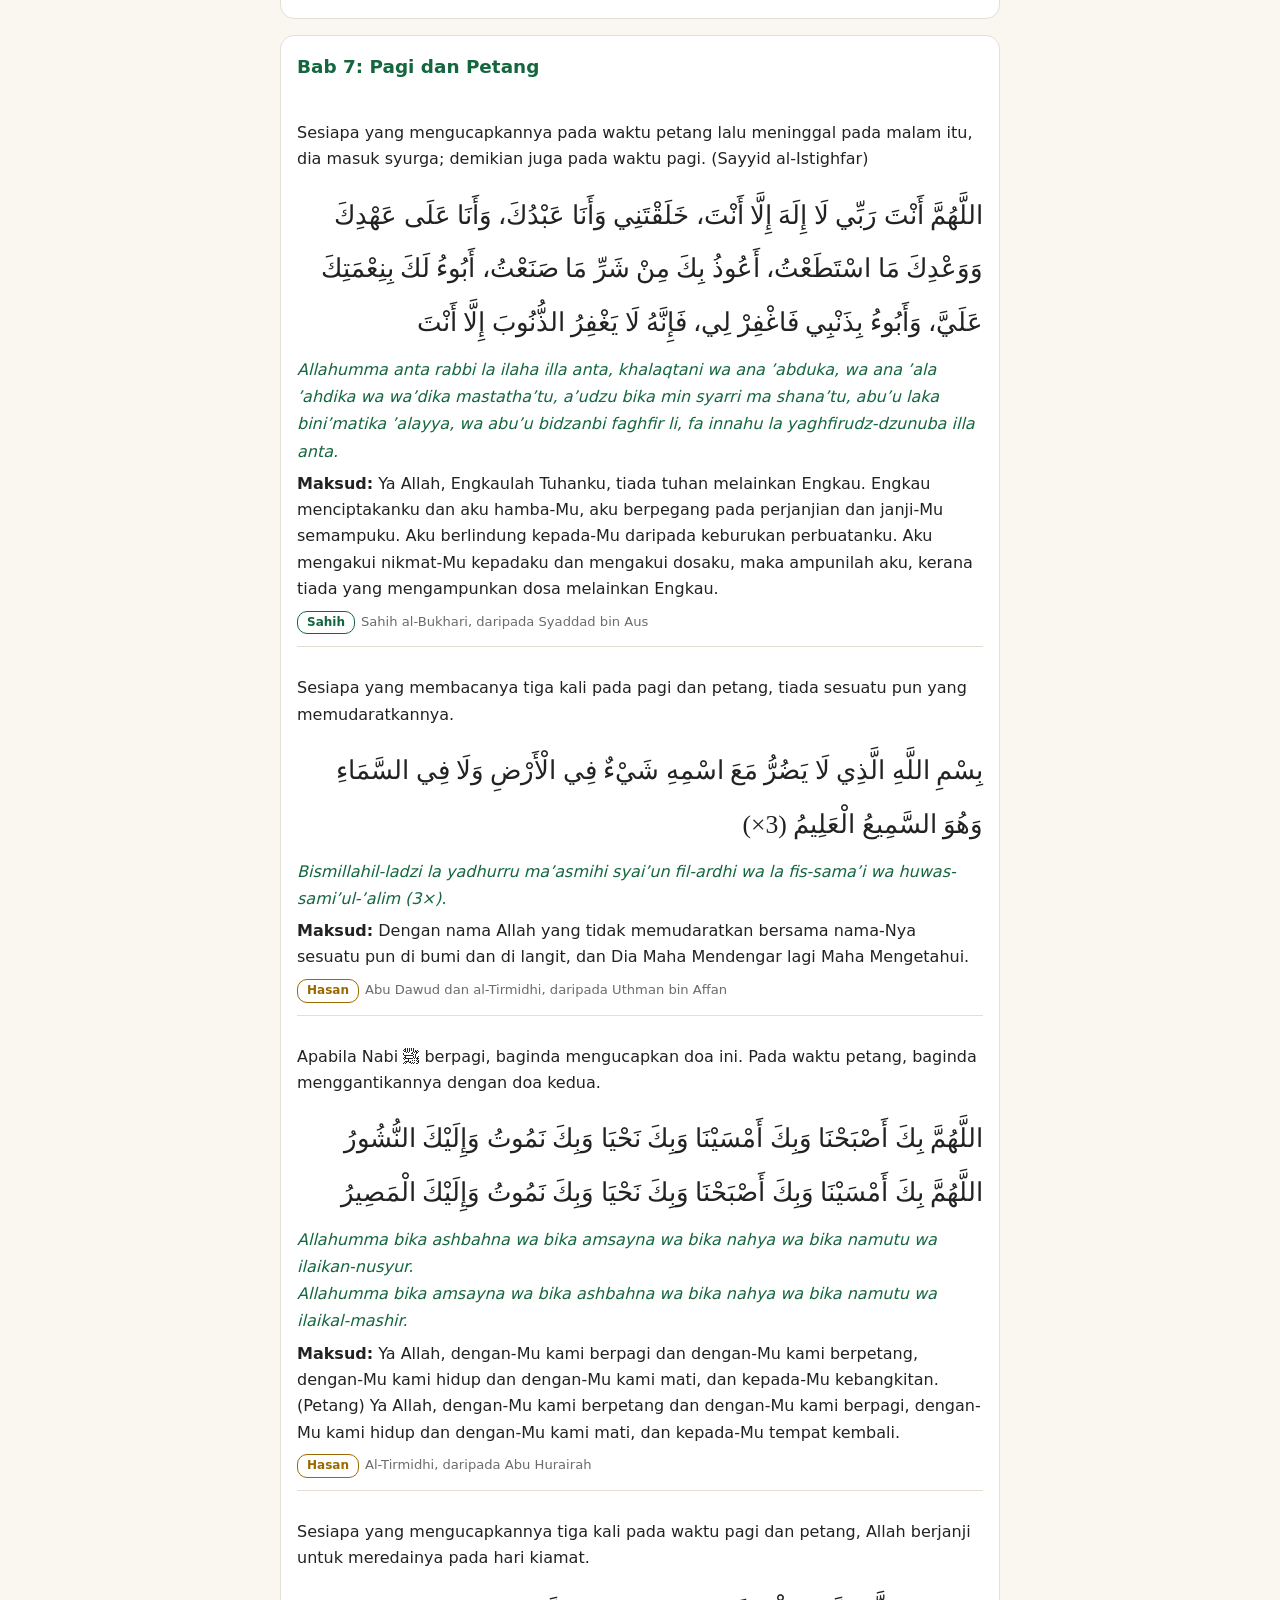
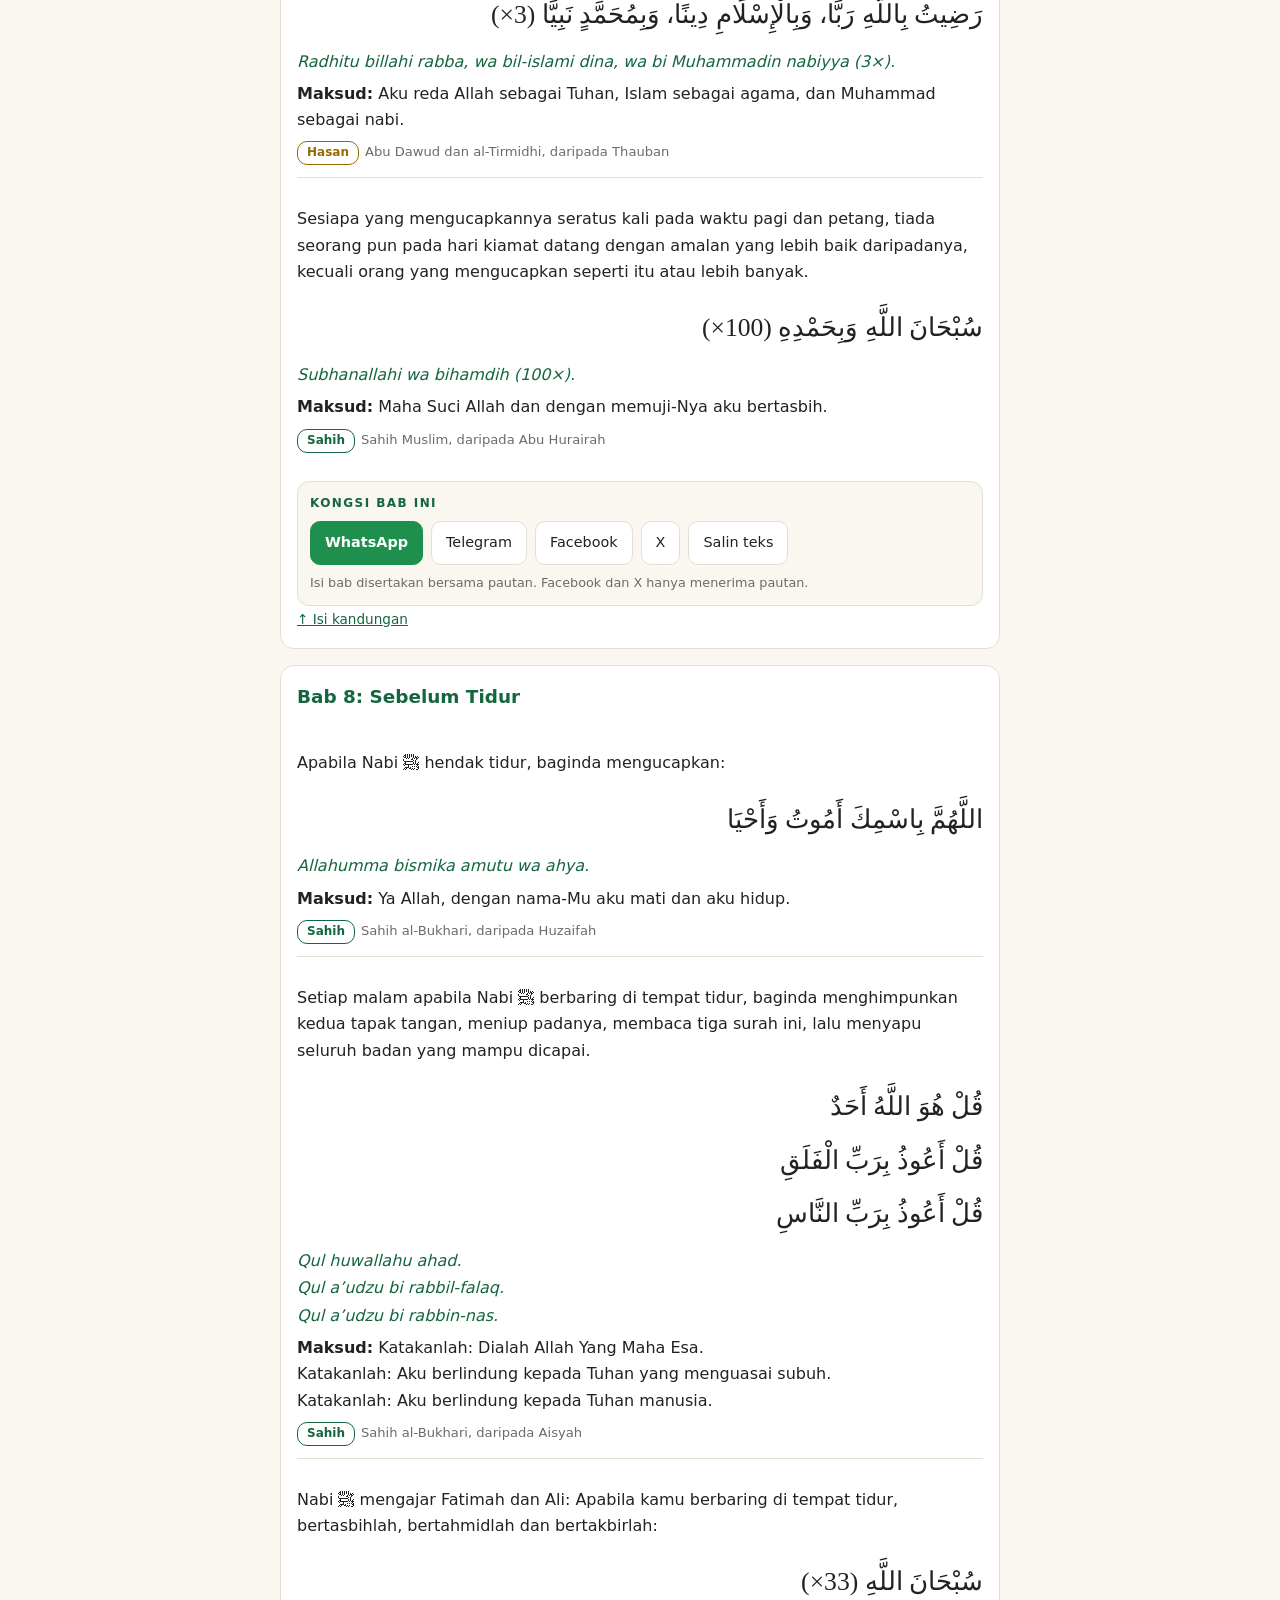
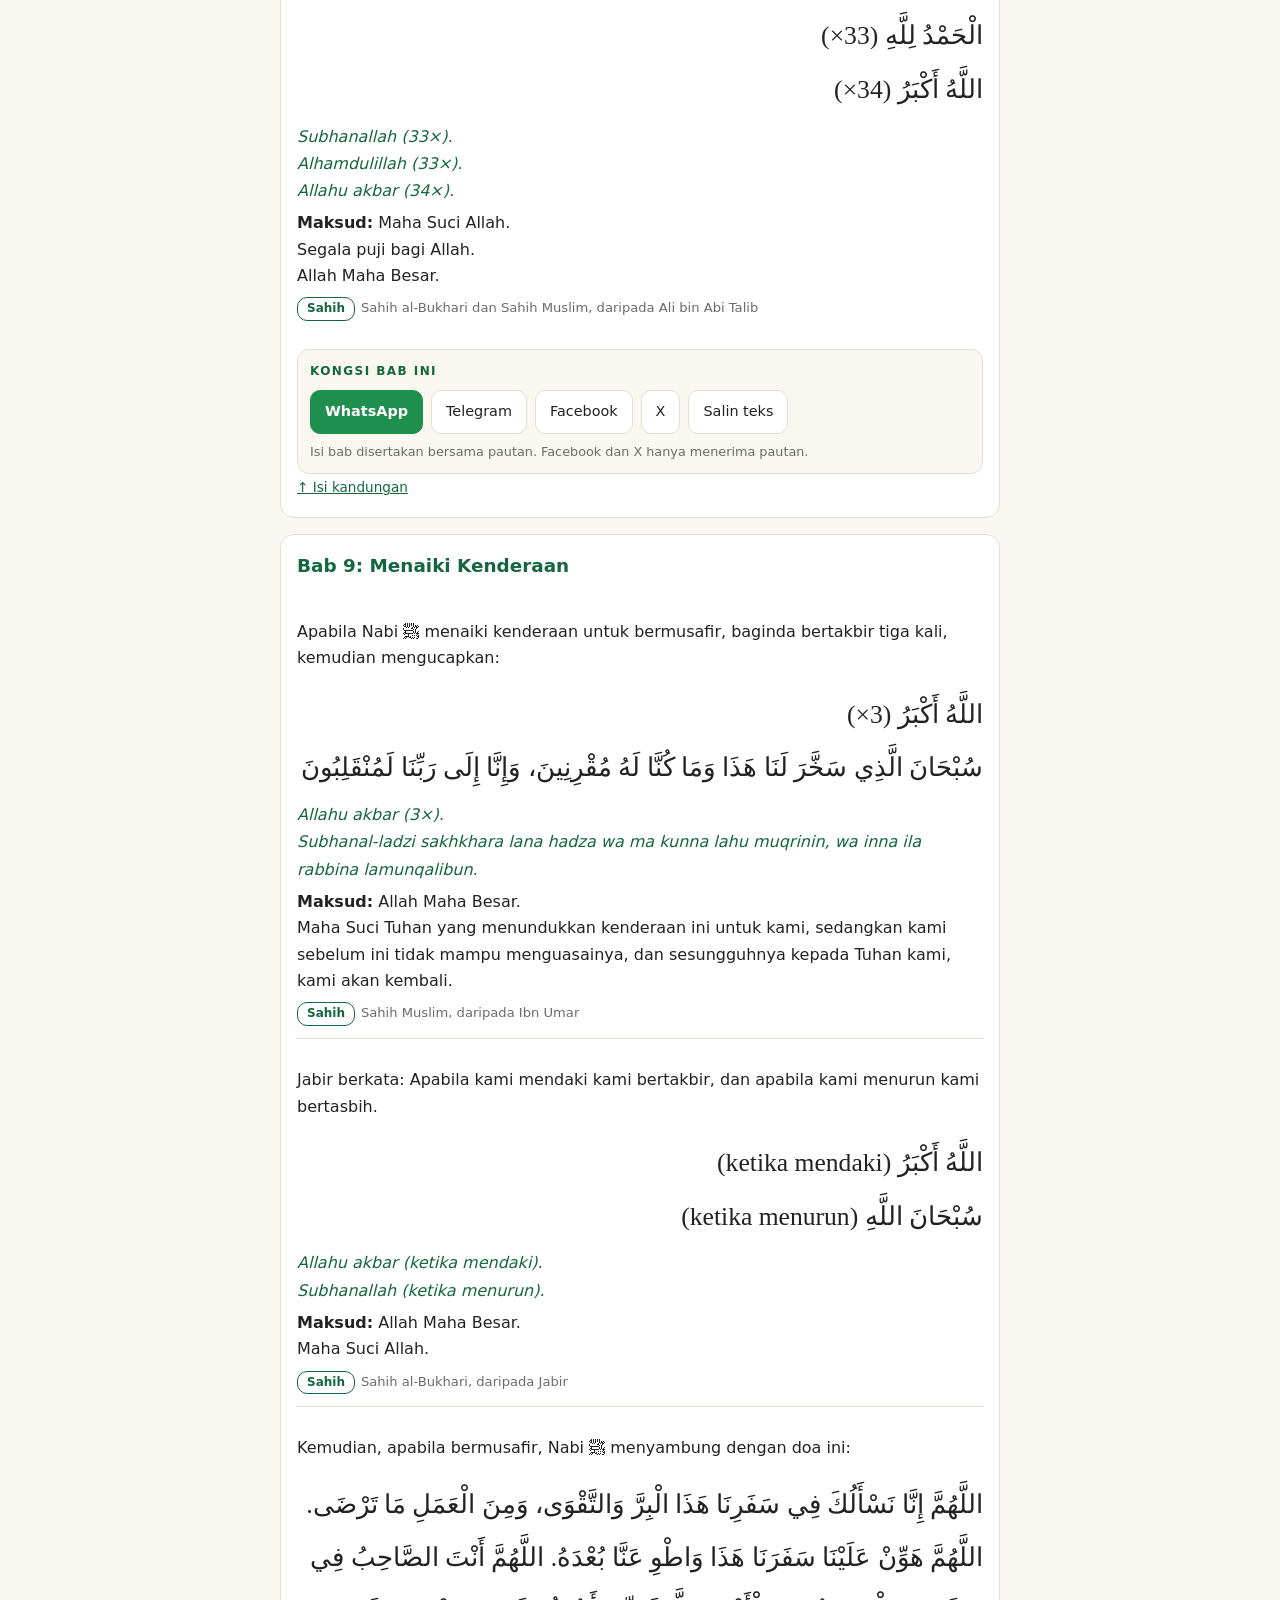
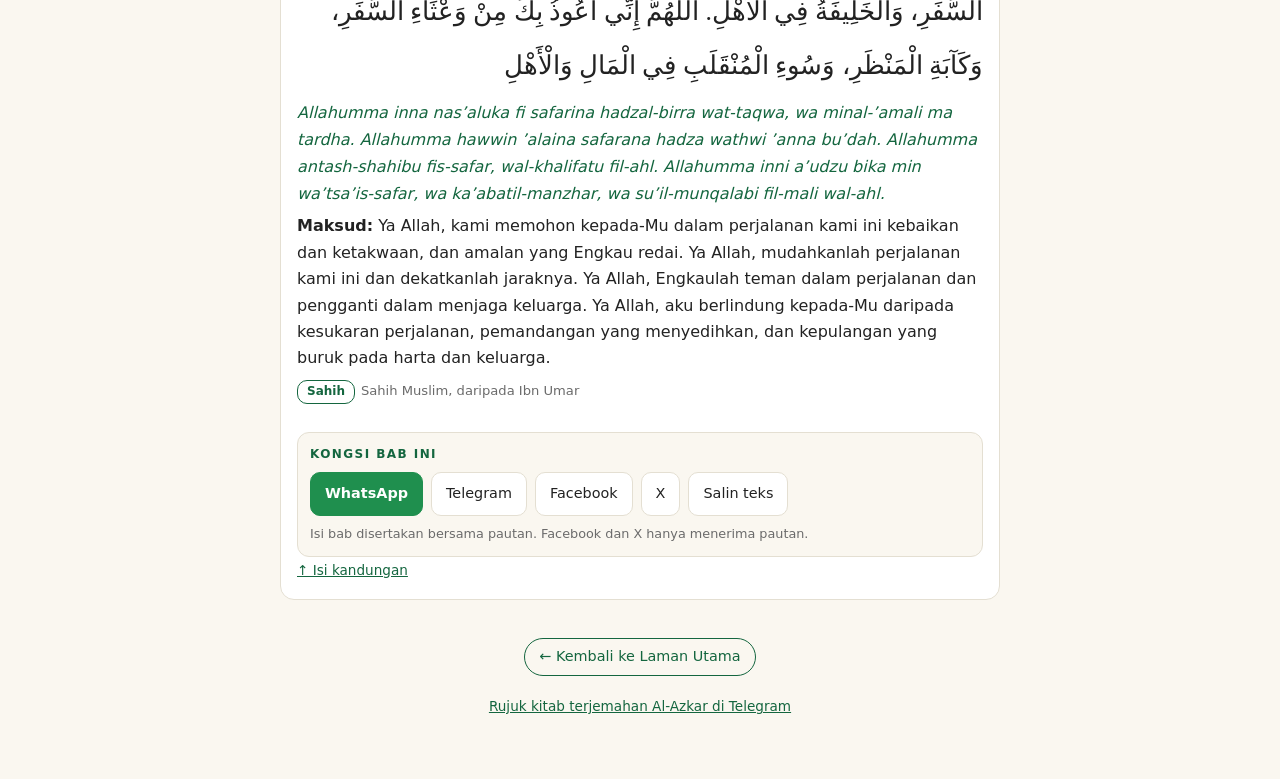
==== commit d536a6b5: "Add files via upload" ====
--- a/azkar/index.html
+++ b/azkar/index.html
@@ -30,6 +30,12 @@
 .b.sahih{color:var(--sah)}.b.hasan{color:var(--has)}.b.daif{color:var(--dai)}
 .up{font-size:.85rem}
 .note{font-size:.85rem;color:var(--mut)}
+.share{margin-top:16px;border:1px solid var(--bd);border-radius:12px;padding:12px;background:var(--bg)}
+.sht{font-size:.75rem;letter-spacing:.12em;text-transform:uppercase;color:var(--ac);font-weight:700;margin-bottom:8px}
+.shb{display:flex;flex-wrap:wrap;gap:8px}
+.sb{min-height:44px;padding:0 14px;border:1px solid var(--bd);border-radius:10px;background:var(--card);color:var(--tx);font:inherit;font-size:.9rem;cursor:pointer}
+.sb:active{opacity:.7}.sb.wa{background:#1f8f4e;border-color:#1f8f4e;color:#fff;font-weight:700}
+.shh{margin-top:8px;font-size:.8rem;color:var(--mut);line-height:1.5}
 footer{text-align:center;color:var(--mut);font-size:.85rem;padding:16px 0 32px}
 </style>
 </head>
@@ -152,6 +158,49 @@
 ["Allahu akbar (ketika mendaki).<br>Subhanallah (ketika menurun).","Allah Maha Besar.<br>Maha Suci Allah."],
 ["Allahumma inna nas’aluka fi safarina hadzal-birra wat-taqwa, wa minal-’amali ma tardha. Allahumma hawwin ’alaina safarana hadza wathwi ’anna bu’dah. Allahumma antash-shahibu fis-safar, wal-khalifatu fil-ahl. Allahumma inni a’udzu bika min wa’tsa’is-safar, wa ka’abatil-manzhar, wa su’il-munqalabi fil-mali wal-ahl.","Ya Allah, kami memohon kepada-Mu dalam perjalanan kami ini kebaikan dan ketakwaan, dan amalan yang Engkau redai. Ya Allah, mudahkanlah perjalanan kami ini dan dekatkanlah jaraknya. Ya Allah, Engkaulah teman dalam perjalanan dan pengganti dalam menjaga keluarga. Ya Allah, aku berlindung kepada-Mu daripada kesukaran perjalanan, pemandangan yang menyedihkan, dan kepulangan yang buruk pada harta dan keluarga."]]
 ];
+var SH=[];
+function shDec(s){var d=document.createElement('textarea');d.innerHTML=s.replace(/<[^>]+>/g,'');return d.value}
+function shText(h){
+  var s=h.replace(/<sup[^>]*>([\s\S]*?)<\/sup>/g,'[$1]');
+  s=s.replace(/<ol([^>]*)>([\s\S]*?)<\/ol>/g,function(m,a,inner){var n=0;return '\n'+inner.replace(/<li>/g,function(){n++;return '\n'+n+'. '})+'\n'});
+  s=s.replace(/<li>/g,'\n\u2022 ');
+  s=s.replace(/<(h3|div class="bs")>([\s\S]*?)<\/(?:h3|div)>/g,'\n\n*$2*\n');
+  s=s.replace(/<br\s*\/?>/g,'\n').replace(/<\/(p|div|ol|ul|table|section)>/g,'\n\n');
+  s=shDec(s);
+  return s.replace(/[ \t]+\n/g,'\n').replace(/\n{3,}/g,'\n\n').trim()}
+function shMsg(o,body){return '\uD83D\uDCD6 *'+o.brand+'*\n*'+o.head+'*\n\n'+body+'\n\n\u2501\u2501\u2501\u2501\u2501\u2501\n\uD83D\uDCF2 '+o.foot+'\n'+o.link}
+function shFit(o,max){
+  var body=o.body(),m=shMsg(o,body);if(encodeURIComponent(m).length<=max)return m;
+  var ps=body.split('\n\n'),out=[],tail='\n\n\u2026 (bersambung, baca bab penuh di pautan)';
+  for(var i=0;i<ps.length;i++){var t=out.concat([ps[i]]).join('\n\n')+tail;if(encodeURIComponent(shMsg(o,t)).length>max)break;out.push(ps[i])}
+  if(!out.length){var c=body;while(c.length>50&&encodeURIComponent(shMsg(o,c+tail)).length>max)c=c.slice(0,Math.floor(c.length*.8));return shMsg(o,c+tail)}
+  return shMsg(o,out.join('\n\n')+tail)}
+function shBox(o){var i=SH.push(o)-1,a=' data-i="'+i+'"';
+  return '<div class="share"><div class="sht">Kongsi bab ini</div><div class="shb">'
+   +(navigator.share?'<button class="sb" data-sh="n"'+a+'>Kongsi\u2026</button>':'')
+   +'<button class="sb wa" data-sh="wa"'+a+'>WhatsApp</button>'
+   +'<button class="sb" data-sh="tg"'+a+'>Telegram</button>'
+   +'<button class="sb" data-sh="fb"'+a+'>Facebook</button>'
+   +'<button class="sb" data-sh="x"'+a+'>X</button>'
+   +'<button class="sb" data-sh="c"'+a+'>Salin teks</button></div>'
+   +'<div class="shh">Isi bab disertakan bersama pautan. Facebook dan X hanya menerima pautan.</div></div>'}
+document.addEventListener('click',function(ev){
+  var b=ev.target.closest('[data-sh]');if(!b)return;
+  var o=SH[+b.getAttribute('data-i')],k=b.getAttribute('data-sh'),en=encodeURIComponent;
+  function go(u){if(!window.open(u,'_blank','noopener'))location.href=u}
+  if(k==='wa')go('https://wa.me/?text='+en(shFit(o,9000)));
+  else if(k==='tg')go('https://t.me/share/url?url='+en(o.link)+'&text='+en(shFit(o,7000).split('\n\n\u2501')[0]));
+  else if(k==='fb')go('https://www.facebook.com/sharer/sharer.php?u='+en(o.link));
+  else if(k==='x')go('https://twitter.com/intent/tweet?text='+en(o.head+' \u2014 '+o.brand)+'&url='+en(o.link));
+  else if(k==='n'){navigator.share({title:o.brand,text:shMsg(o,o.body())}).catch(function(){})}
+  else if(k==='c'){var t=shMsg(o,o.body());
+    var ok=function(){b.textContent='Disalin \u2713';setTimeout(function(){b.textContent='Salin teks'},1800)};
+    var fb=function(){var a=document.createElement('textarea');a.value=t;a.style.cssText='position:fixed;opacity:0';document.body.appendChild(a);a.select();try{document.execCommand('copy');ok()}catch(e){}document.body.removeChild(a)};
+    if(navigator.clipboard&&navigator.clipboard.writeText)navigator.clipboard.writeText(t).then(ok,fb);else fb()}
+});
+var AZU='https://safwanrusydi.github.io/penilmu/azkar/';
+function azb(i){return function(){var c=D[i];return c[1].map(function(t,j){var g=G[t[3]],x=(T[i]&&T[i][j])||['',''],br=function(z){return shDec(z.replace(/<br\s*\/?>/g,'\n'))};
+ return (j+1)+'. '+br(t[0])+'\n\n'+br(t[1])+(x[0]?'\n\nBacaan: '+br(x[0]):'')+(x[1]?'\n\nMaksud: '+br(x[1]):'')+'\n\n['+g[1]+'] '+br(t[2])}).join('\n\n')}}
 var toc=document.getElementById("toc"),out=document.getElementById("bab");
 toc.innerHTML='<li><a href="#muqaddimah">Muqaddimah Al-Azkar</a></li><li><a href="#hukum-hadis-daif">Hukum Beramal dengan Hadis Daif</a></li>';
 D.forEach(function(c,i){
@@ -162,6 +211,7 @@
   var g=G[t[3]],x=(T[i]&&T[i][j])||["",""];
   h+='<div class="item"><p>'+t[0]+'</p><div class="ar">'+t[1]+'</div><div class="tr">'+x[0]+'</div><div class="ms"><b>Maksud:</b> '+x[1]+'</div><div class="ref"><span class="b '+g[0]+'">'+g[1]+'</span>'+t[2]+'</div></div>';
  });
+ h+=shBox({brand:'Al-Azkar Imam Nawawi',head:'Bab '+(i+1)+': '+c[0],link:AZU+'#'+id,foot:'Baca semua zikir harian dan kongsikan supaya lebih ramai mendapat manfaat:',body:azb(i)});
  h+='<a class="up" href="#isi-kandungan">↑ Isi kandungan</a></section>';
  out.innerHTML+=h;
 });
